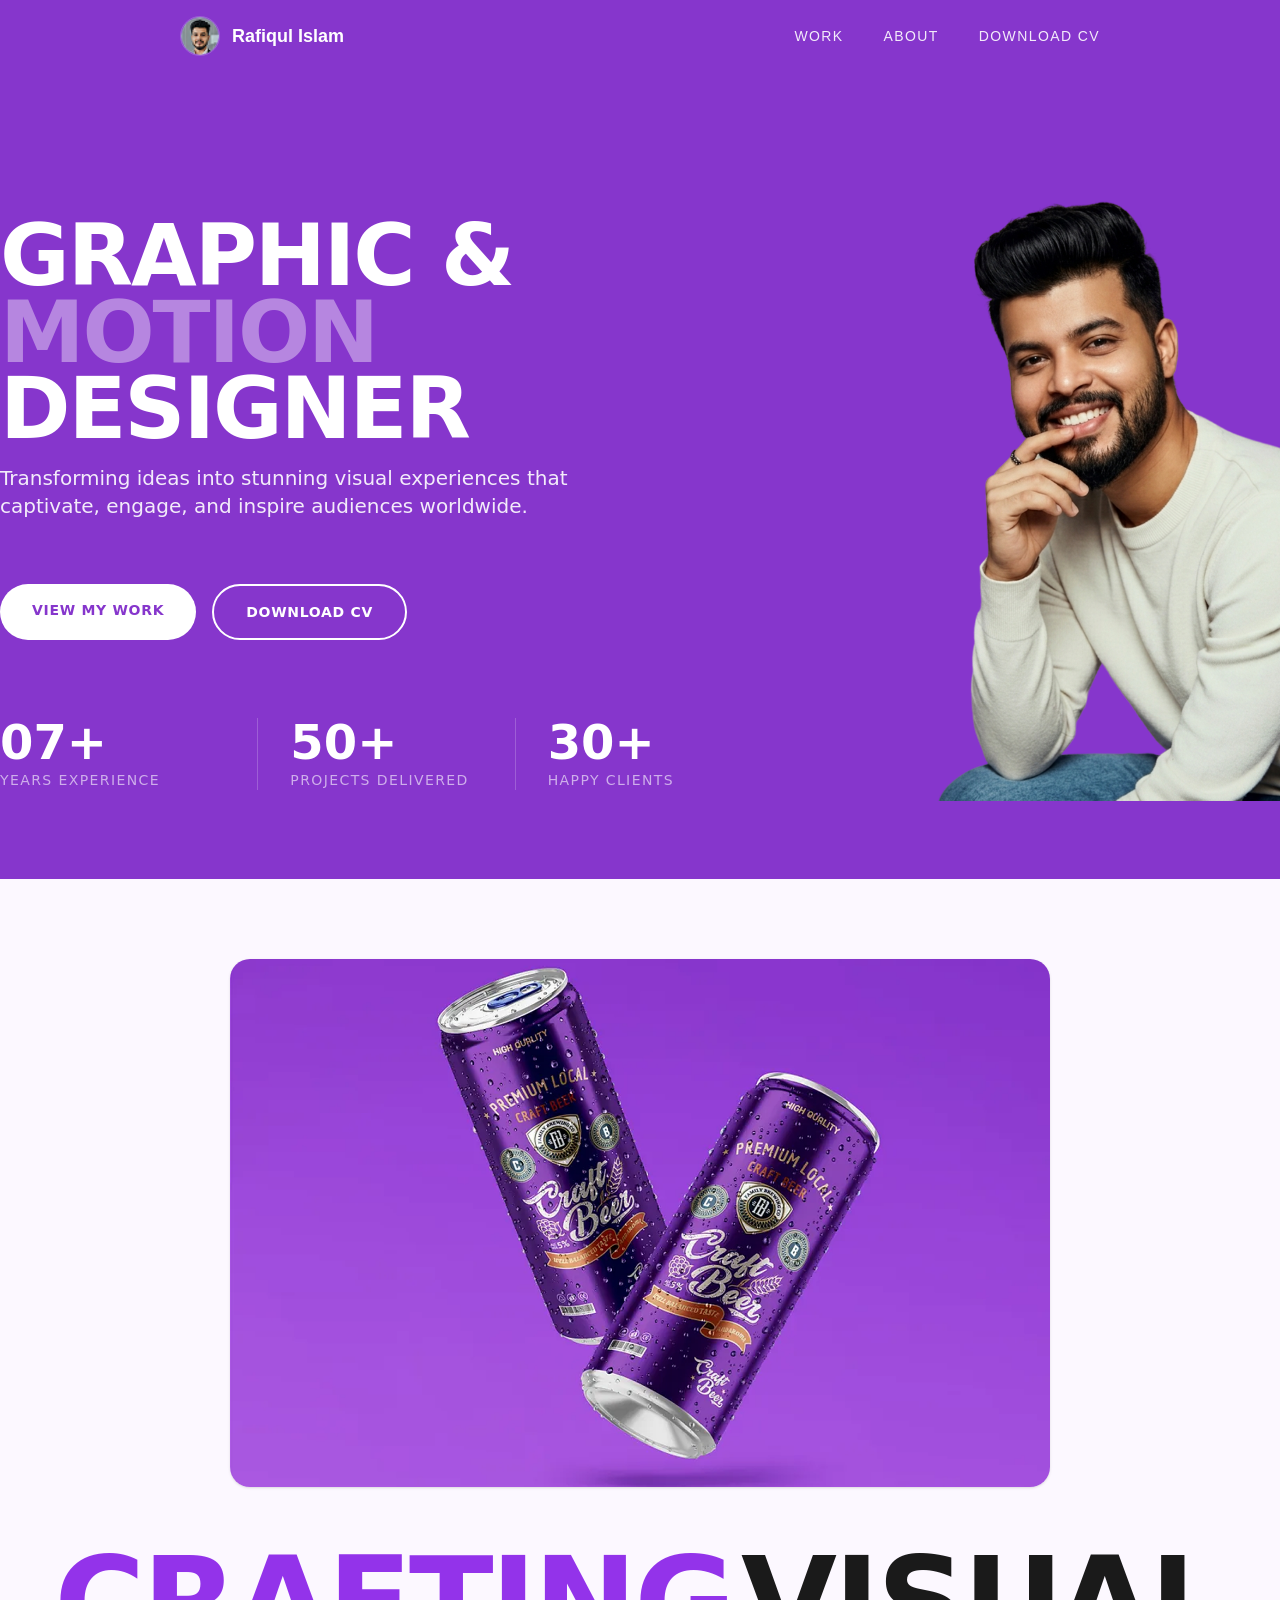
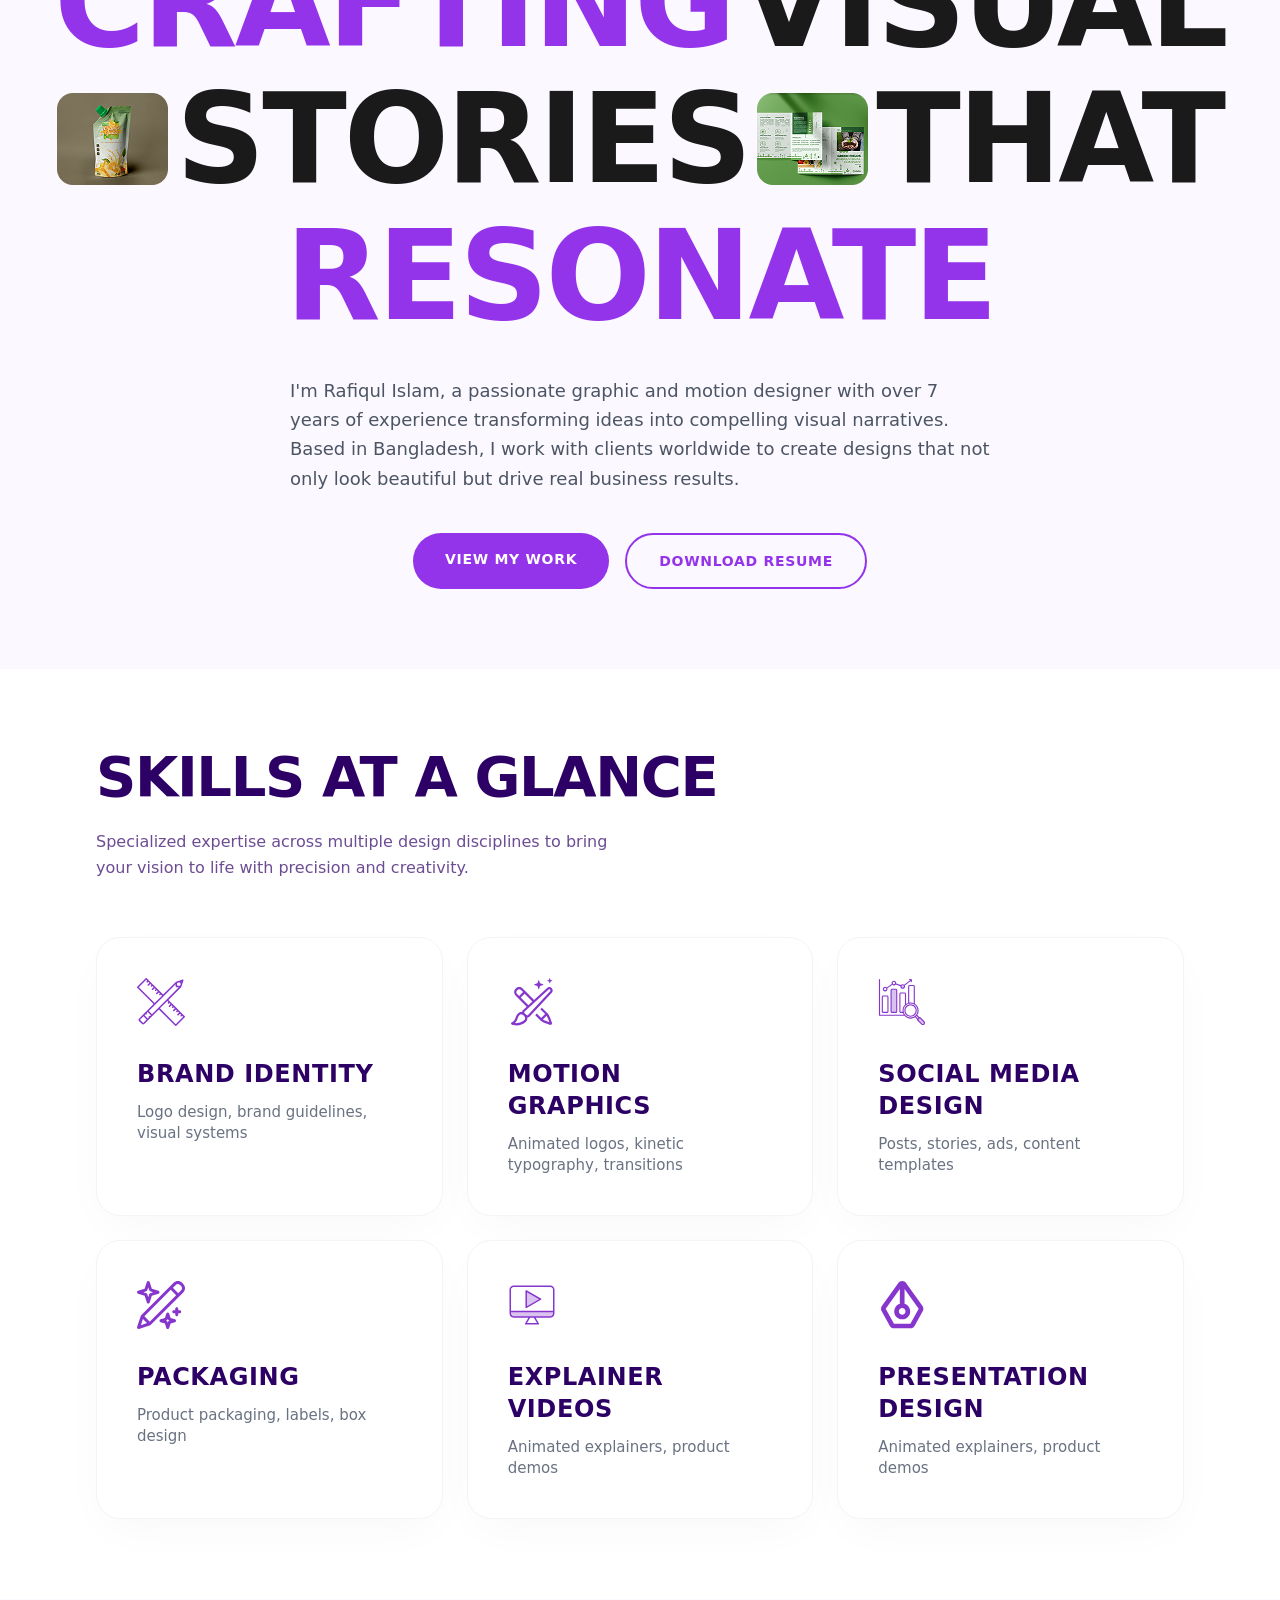
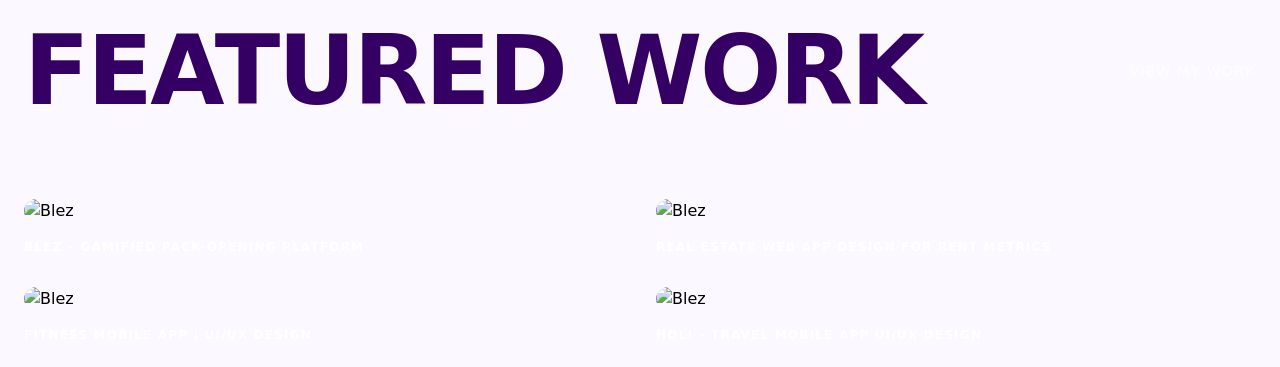
==== index.html @ 9e518441 "home" ====
<!DOCTYPE html>
<html lang="en">

<head>
    <meta charset="UTF-8">
    <meta name="viewport" content="width=device-width, initial-scale=1.0">
    <title>Shorif Ahammed</title>
    <link rel="stylesheet" href="assets/css/style.css">
    <link rel="stylesheet"
        href="https://fonts.googleapis.com/css2?family=Barlow+Condensed:wght@700;800&family=Barlow:wght@400;500;600&display=swap">
</head>

<body>

    <div class="bg-[#8636CC] px-4 py-6">
        <nav id="navbar"
            class="fixed top-0 left-0 right-0 z-50 flex items-center rounded-[20px] flex items-center justify-between px-45 py-4">

            <a href="index.html" class="flex items-center gap-3 shrink-0 group">
                <div class="w-10 h-10 rounded-full overflow-hidden border border-white/20">
                    <img src="assets/images/nav-img.png" alt="Rafiqul Islam" class="w-full h-full object-cover" />
                </div>
                <span class="text-[18px] font-semibold text-white font-['Inter_Display',sans-serif]">
                    Rafiqul Islam
                </span>
            </a>

            <div class="flex items-center gap-10">
                <ul class="hidden md:flex items-center gap-10 list-none">
                    <li>
                        <a href="work.html"
                            class="text-[14px] font-medium text-white/90 hover:text-white uppercase tracking-widest font-['Inter_Display',sans-serif] transition-all">
                            Work
                        </a>
                    </li>
                    <li>
                        <a href="about.html"
                            class="text-[14px] font-medium text-white/90 hover:text-white uppercase tracking-widest font-['Inter_Display',sans-serif] transition-all">
                            About
                        </a>
                    </li>
                    <li>
                        <a href="#"
                            class="text-[14px] font-medium text-white/90 hover:text-white uppercase tracking-widest font-['Inter_Display',sans-serif] transition-all">
                            Download CV
                        </a>
                    </li>
                </ul>

                <button id="hamburger"
                    class="md:hidden flex flex-col justify-center items-center gap-[5px] w-8 h-8 focus:outline-none">
                    <span id="ham1" class="block w-6 h-[2px] bg-white transition-all duration-300"></span>
                    <span id="ham2" class="block w-6 h-[2px] bg-white transition-all duration-300"></span>
                    <span id="ham3" class="block w-4 h-[2px] bg-white transition-all duration-300 ml-auto"></span>
                </button>
            </div>
        </nav>

        <div id="mobile-menu" class="hidden flex-col gap-4 mt-2 p-6 bg-[#8636CC] rounded-[20px] md:hidden">
            <a href="#" class="text-white uppercase tracking-widest text-sm font-medium">Work</a>
            <a href="#" class="text-white uppercase tracking-widest text-sm font-medium">About</a>
            <a href="#" class="text-white uppercase tracking-widest text-sm font-medium">Download CV</a>
        </div>
    </div>



    <section class="bg-[#8636CC] flex items-center overflow-hidden">
        <div class="container mx-auto">
            <div class="grid grid-cols-12 gap-4 items-center flex-grow">

                <div class="col-span-12 lg:col-span-7 z-10 space-y-8 pt-20 md:pt-[170px]">
                    <div class="space-y-4 pb-[32px]">
                        <h1
                            class="text-white text-[60px] md:text-[85px] font-black leading-[0.9] tracking-tight uppercase">
                            Graphic & <br>
                            <span class="text-white/40">Motion</span> Designer
                        </h1>
                        <p class="text-white/90 text-lg md:text-xl max-w-xl font-light">
                            Transforming ideas into stunning visual experiences that captivate, engage, and inspire
                            audiences worldwide.
                        </p>
                    </div>

                    <div class="flex flex-wrap gap-4 pb-[46px]">
                        <a href="#"
                            class="bg-white text-[#8636CC] px-8 py-4 rounded-full font-bold uppercase tracking-wider text-sm hover:bg-opacity-90 transition-all">
                            View My Work
                        </a>
                        <a href="#"
                            class="border-2 border-white text-white px-8 py-4 rounded-full font-bold uppercase tracking-wider text-sm hover:bg-white hover:text-[#8636CC] transition-all">
                            Download CV
                        </a>
                    </div>

                    <div class="grid grid-cols-3 gap-8 max-w-3xl pb-[89px]">
                        <div class="flex flex-col">
                            <span class="text-white text-4xl md:text-5xl font-bold">07+</span>
                            <span class="text-white/60 text-xs md:text-sm uppercase tracking-widest mt-1">Years
                                Experience</span>
                        </div>
                        <div class="flex flex-col border-l border-white/20 pl-8">
                            <span class="text-white text-4xl md:text-5xl font-bold">50+</span>
                            <span class="text-white/60 text-xs md:text-sm uppercase tracking-widest mt-1">Projects
                                Delivered</span>
                        </div>
                        <div class="flex flex-col border-l border-white/20 pl-8">
                            <span class="text-white text-4xl md:text-5xl font-bold">30+</span>
                            <span class="text-white/60 text-xs md:text-sm uppercase tracking-widest mt-1">Happy
                                Clients</span>
                        </div>
                    </div>
                </div>

                <div class="col-span-12 lg:col-span-5 flex items-end -mr-43">
                    <img src="assets/images/hero-profile.png" alt="Rafiqul Islam"
                        class="w-full aspect-1072/1040 object-cover" />
                </div>

            </div>
        </div>

    </section>


    <section class="bg-[#FCF8FF] py-20 px-4">
        <div class="container mx-auto">
            <div class="max-w-[820px] justify-center mx-auto mb-12 overflow-hidden rounded-[20px] shadow-sm">
                <img src="assets/images/home-img1.png" alt="Featured Project" class="w-full h-auto block">

            </div>

            <div class="mb-8">
                <h2
                    class="text-[56px] md:text-[124px] font-black leading-[1.1] tracking-tight uppercase flex flex-wrap justify-center items-center gap-x-2">
                    <span class="text-[#9333EA]">Crafting</span>
                    <span class="text-[#1A1A1A]">Visual</span>
                    <img src="assets/images/home-img2.png" alt="Icon"
                        class="w-auto rounded-lg inline-block align-middle">
                    <span class="text-[#1A1A1A]">Stories</span>
                    <img src="assets/images/home-img3.png" alt="Icon"
                        class="w-auto rounded-lg inline-block align-middle">
                    <span class="text-[#1A1A1A]">That</span>
                    <span class="text-[#9333EA]">Resonate</span>
                </h2>
            </div>

            <div class="max-w-[700px] mx-auto mb-10">
                <p class="text-[#4B5563] text-lg leading-relaxed">
                    I'm Rafiqul Islam, a passionate graphic and motion designer with over 7 years of experience
                    transforming ideas into compelling visual narratives. Based in Bangladesh, I work with clients
                    worldwide to create designs that not only look beautiful but drive real business results.
                </p>
            </div>

            <div class="flex flex-wrap justify-center gap-4">
                <a href="#"
                    class="bg-[#9333EA] hover:bg-[#7e22ce] text-white px-8 py-4 rounded-full font-semibold uppercase text-sm tracking-wider transition-all">
                    View My Work
                </a>
                <a href="#"
                    class="border-2 border-[#9333EA] text-[#9333EA] hover:bg-[#9333EA] hover:text-white px-8 py-4 rounded-full font-semibold uppercase text-sm tracking-wider transition-all">
                    Download Resume
                </a>
            </div>
        </div>
    </section>


    <section class="bg-white py-20 px-6 md:px-12 lg:px-24">
        <div class="container mx-auto">
            <div class="mb-14">
                <h2
                    class="text-[#2D0066] text-[40px] md:text-[56px] font-black uppercase tracking-tight leading-none mb-6">
                    Skills at a Glance
                </h2>
                <p class="text-[#2D0066]/70 max-w-lg text-sm md:text-base leading-relaxed font-medium">
                    Specialized expertise across multiple design disciplines to bring your vision to life with precision
                    and creativity.
                </p>
            </div>

            <div class="grid grid-cols-1 md:grid-cols-2 lg:grid-cols-3 gap-6">
                <div
                    class="bg-white border border-gray-100 p-10 rounded-[24px] shadow-[0_15px_50px_-12px_rgba(0,0,0,0.04)] hover:shadow-lg transition-all duration-300 flex flex-col items-start">
                    <div class="mb-8">
                        <img src="assets/images/home-img1.svg" alt="Brand Identity" class="w-12 h-12 object-contain">
                    </div>
                    <h3 class="text-[#2D0066] text-2xl font-black uppercase mb-3 tracking-wide">Brand Identity</h3>
                    <p class="text-gray-500 text-[15px] leading-snug">Logo design, brand guidelines, visual systems</p>
                </div>

                <div
                    class="bg-white border border-gray-100 p-10 rounded-[24px] shadow-[0_15px_50px_-12px_rgba(0,0,0,0.04)] hover:shadow-lg transition-all duration-300 flex flex-col items-start">
                    <div class="mb-8">
                        <img src="assets/images/home-img2.svg" alt="Motion Graphics" class="w-12 h-12 object-contain">
                    </div>
                    <h3 class="text-[#2D0066] text-2xl font-black uppercase mb-3 tracking-wide">Motion Graphics</h3>
                    <p class="text-gray-500 text-[15px] leading-snug">Animated logos, kinetic typography, transitions
                    </p>
                </div>

                <div
                    class="bg-white border border-gray-100 p-10 rounded-[24px] shadow-[0_15px_50px_-12px_rgba(0,0,0,0.04)] hover:shadow-lg transition-all duration-300 flex flex-col items-start">
                    <div class="mb-8">
                        <img src="assets/images/home-img3.svg" alt="Social Media" class="w-12 h-12 object-contain">
                    </div>
                    <h3 class="text-[#2D0066] text-2xl font-black uppercase mb-3 tracking-wide">Social Media Design</h3>
                    <p class="text-gray-500 text-[15px] leading-snug">Posts, stories, ads, content templates</p>
                </div>

                <div
                    class="bg-white border border-gray-100 p-10 rounded-[24px] shadow-[0_15px_50px_-12px_rgba(0,0,0,0.04)] hover:shadow-lg transition-all duration-300 flex flex-col items-start">
                    <div class="mb-8">
                        <img src="assets/images/home-img4.svg" alt="Packaging" class="w-12 h-12 object-contain">
                    </div>
                    <h3 class="text-[#2D0066] text-2xl font-black uppercase mb-3 tracking-wide">Packaging</h3>
                    <p class="text-gray-500 text-[15px] leading-snug">Product packaging, labels, box design</p>
                </div>

                <div
                    class="bg-white border border-gray-100 p-10 rounded-[24px] shadow-[0_15px_50px_-12px_rgba(0,0,0,0.04)] hover:shadow-lg transition-all duration-300 flex flex-col items-start">
                    <div class="mb-8">
                        <img src="assets/images/home-img5.svg" alt="Explainer Videos" class="w-12 h-12 object-contain">
                    </div>
                    <h3 class="text-[#2D0066] text-2xl font-black uppercase mb-3 tracking-wide">Explainer Videos</h3>
                    <p class="text-gray-500 text-[15px] leading-snug">Animated explainers, product demos</p>
                </div>

                <div
                    class="bg-white border border-gray-100 p-10 rounded-[24px] shadow-[0_15px_50px_-12px_rgba(0,0,0,0.04)] hover:shadow-lg transition-all duration-300 flex flex-col items-start">
                    <div class="mb-8">
                        <img src="assets/images/home-img6.svg" alt="Presentation Design"
                            class="w-12 h-12 object-contain">
                    </div>
                    <h3 class="text-[#2D0066] text-2xl font-black uppercase mb-3 tracking-wide">Presentation Design</h3>
                    <p class="text-gray-500 text-[15px] leading-snug">Animated explainers, product demos</p>
                </div>
            </div>
        </div>
    </section>



    <section class="bg-[#FCF8FF] flex items-center justify-center p-0 md:p-6 ">
        <div class="container mx-auto">

            <div class="flex flex-col sm:flex-row sm:justify-between sm:items-center gap-4 mb-[80px]">
                <h2 class="text-[#350063] text-8xl font-bold tracking-tight uppercase text-left sm:text-left">
                    Featured Work
                </h2>
                <a href="#"
                    class="text-white/80 hover:text-white transition-colors text-xs sm:text-sm font-medium flex sm:justify-end gap-2 uppercase tracking-widest">
                    View My Work
                </a>
            </div>

            <div class="grid grid-cols-1 md:grid-cols-2 gap-8">
                <a href="case-study-details.html" class="group cursor-pointer max-w-[840px] overflow-hidden">
                    <div class="rounded-xl overflow-hidden mb-4">
                        <img src="assets/images/service-image-1.png" alt="Blez"
                            class="w-full h-full object-cover transition-transform duration-500 group-hover:scale-[1.02]">
                    </div>
                    <h3 class="text-white text-xs font-bold uppercase tracking-widest">BLEZ – GAMIFIED PACK-OPENING
                        PLATFORM</h3>
                </a>

                <a href="case-study-details.html" class="group cursor-pointer max-w-[840px] overflow-hidden">
                    <div class="rounded-xl overflow-hidden mb-4">
                        <img src="assets/images/service-image-2.png" alt="Blez"
                            class="w-full h-full object-cover transition-transform duration-500 group-hover:scale-[1.02]">
                    </div>
                    <h3 class="text-white text-xs font-bold uppercase tracking-widest">REAL ESTATE WEB APP DESIGN FOR
                        RENT METRICS</h3>
                </a>

                <a href="case-study-details.html" class="group cursor-pointer max-w-[840px] overflow-hidden">
                    <div class="rounded-xl overflow-hidden mb-4">
                        <img src="assets/images/service-image-3.png" alt="Blez"
                            class="w-full h-full object-cover transition-transform duration-500 group-hover:scale-[1.02]">
                    </div>
                    <h3 class="text-white text-xs font-bold uppercase tracking-widest">FITNESS MOBILE APP | UI/UX DESIGN
                    </h3>
                </a>

                <a href="case-study-details.html" class="group cursor-pointer max-w-[840px] overflow-hidden">
                    <div class="rounded-xl overflow-hidden mb-4">
                        <img src="assets/images/service-image-4.png" alt="Blez"
                            class="w-full h-full object-cover transition-transform duration-500 group-hover:scale-[1.02]">
                    </div>
                    <h3 class="text-white text-xs font-bold uppercase tracking-widest">HOLI – TRAVEL MOBILE APP UI/UX
                        DESIGN</h3>
                </a>

            </div>
        </div>
    </section>






    <script>
        const hamburger = document.getElementById("hamburger");
        const mobileMenu = document.getElementById("mobile-menu");
        const ham1 = document.getElementById("ham1");
        const ham2 = document.getElementById("ham2");
        const ham3 = document.getElementById("ham3");

        hamburger.addEventListener("click", () => {
            const isHidden = mobileMenu.classList.contains("hidden");

            if (!isHidden) {
                mobileMenu.classList.add("hidden");
                mobileMenu.classList.remove("flex");
                ham1.style.transform = "";
                ham2.style.opacity = "1";
                ham3.style.transform = "";
                ham3.style.width = "1rem";
            } else {
                mobileMenu.classList.remove("hidden");
                mobileMenu.classList.add("flex");
                ham1.style.transform = "translateY(7px) rotate(45deg)";
                ham2.style.opacity = "0";
                ham3.style.transform = "translateY(-7px) rotate(-45deg)";
                ham3.style.width = "1.5rem";
            }
        });

    </script>
</body>

</html>
---- assets/css/style.css ----
/*! tailwindcss v4.2.2 | MIT License | https://tailwindcss.com */
@layer properties;
@layer theme, base, components, utilities;
@layer theme {
  :root, :host {
    --font-sans: ui-sans-serif, system-ui, sans-serif, "Apple Color Emoji",
      "Segoe UI Emoji", "Segoe UI Symbol", "Noto Color Emoji";
    --font-mono: ui-monospace, SFMono-Regular, Menlo, Monaco, Consolas, "Liberation Mono",
      "Courier New", monospace;
    --color-red-950: oklch(25.8% 0.092 26.042);
    --color-yellow-500: oklch(79.5% 0.184 86.047);
    --color-blue-600: oklch(54.6% 0.245 262.881);
    --color-gray-50: oklch(98.5% 0.002 247.839);
    --color-gray-100: oklch(96.7% 0.003 264.542);
    --color-gray-500: oklch(55.1% 0.027 264.364);
    --color-gray-600: oklch(44.6% 0.03 256.802);
    --color-black: #000;
    --color-white: #fff;
    --spacing: 0.25rem;
    --container-lg: 32rem;
    --container-xl: 36rem;
    --container-2xl: 42rem;
    --container-3xl: 48rem;
    --container-4xl: 56rem;
    --container-7xl: 80rem;
    --text-xs: 0.75rem;
    --text-xs--line-height: calc(1 / 0.75);
    --text-sm: 0.875rem;
    --text-sm--line-height: calc(1.25 / 0.875);
    --text-base: 1rem;
    --text-base--line-height: calc(1.5 / 1);
    --text-lg: 1.125rem;
    --text-lg--line-height: calc(1.75 / 1.125);
    --text-xl: 1.25rem;
    --text-xl--line-height: calc(1.75 / 1.25);
    --text-2xl: 1.5rem;
    --text-2xl--line-height: calc(2 / 1.5);
    --text-3xl: 1.875rem;
    --text-3xl--line-height: calc(2.25 / 1.875);
    --text-4xl: 2.25rem;
    --text-4xl--line-height: calc(2.5 / 2.25);
    --text-5xl: 3rem;
    --text-5xl--line-height: 1;
    --text-6xl: 3.75rem;
    --text-6xl--line-height: 1;
    --text-8xl: 6rem;
    --text-8xl--line-height: 1;
    --font-weight-light: 300;
    --font-weight-medium: 500;
    --font-weight-semibold: 600;
    --font-weight-bold: 700;
    --font-weight-black: 900;
    --tracking-tighter: -0.05em;
    --tracking-tight: -0.025em;
    --tracking-wide: 0.025em;
    --tracking-wider: 0.05em;
    --tracking-widest: 0.1em;
    --leading-snug: 1.375;
    --leading-relaxed: 1.625;
    --radius-md: 0.375rem;
    --radius-lg: 0.5rem;
    --radius-xl: 0.75rem;
    --radius-2xl: 1rem;
    --blur-md: 12px;
    --blur-xl: 24px;
    --default-transition-duration: 150ms;
    --default-transition-timing-function: cubic-bezier(0.4, 0, 0.2, 1);
    --default-font-family: var(--font-sans);
    --default-mono-font-family: var(--font-mono);
  }
}
@layer base {
  *, ::after, ::before, ::backdrop, ::file-selector-button {
    box-sizing: border-box;
    margin: 0;
    padding: 0;
    border: 0 solid;
  }
  html, :host {
    line-height: 1.5;
    -webkit-text-size-adjust: 100%;
    tab-size: 4;
    font-family: var(--default-font-family, ui-sans-serif, system-ui, sans-serif, "Apple Color Emoji", "Segoe UI Emoji", "Segoe UI Symbol", "Noto Color Emoji");
    font-feature-settings: var(--default-font-feature-settings, normal);
    font-variation-settings: var(--default-font-variation-settings, normal);
    -webkit-tap-highlight-color: transparent;
  }
  hr {
    height: 0;
    color: inherit;
    border-top-width: 1px;
  }
  abbr:where([title]) {
    -webkit-text-decoration: underline dotted;
    text-decoration: underline dotted;
  }
  h1, h2, h3, h4, h5, h6 {
    font-size: inherit;
    font-weight: inherit;
  }
  a {
    color: inherit;
    -webkit-text-decoration: inherit;
    text-decoration: inherit;
  }
  b, strong {
    font-weight: bolder;
  }
  code, kbd, samp, pre {
    font-family: var(--default-mono-font-family, ui-monospace, SFMono-Regular, Menlo, Monaco, Consolas, "Liberation Mono", "Courier New", monospace);
    font-feature-settings: var(--default-mono-font-feature-settings, normal);
    font-variation-settings: var(--default-mono-font-variation-settings, normal);
    font-size: 1em;
  }
  small {
    font-size: 80%;
  }
  sub, sup {
    font-size: 75%;
    line-height: 0;
    position: relative;
    vertical-align: baseline;
  }
  sub {
    bottom: -0.25em;
  }
  sup {
    top: -0.5em;
  }
  table {
    text-indent: 0;
    border-color: inherit;
    border-collapse: collapse;
  }
  :-moz-focusring {
    outline: auto;
  }
  progress {
    vertical-align: baseline;
  }
  summary {
    display: list-item;
  }
  ol, ul, menu {
    list-style: none;
  }
  img, svg, video, canvas, audio, iframe, embed, object {
    display: block;
    vertical-align: middle;
  }
  img, video {
    max-width: 100%;
    height: auto;
  }
  button, input, select, optgroup, textarea, ::file-selector-button {
    font: inherit;
    font-feature-settings: inherit;
    font-variation-settings: inherit;
    letter-spacing: inherit;
    color: inherit;
    border-radius: 0;
    background-color: transparent;
    opacity: 1;
  }
  :where(select:is([multiple], [size])) optgroup {
    font-weight: bolder;
  }
  :where(select:is([multiple], [size])) optgroup option {
    padding-inline-start: 20px;
  }
  ::file-selector-button {
    margin-inline-end: 4px;
  }
  ::placeholder {
    opacity: 1;
  }
  @supports (not (-webkit-appearance: -apple-pay-button))  or (contain-intrinsic-size: 1px) {
    ::placeholder {
      color: currentcolor;
      @supports (color: color-mix(in lab, red, red)) {
        color: color-mix(in oklab, currentcolor 50%, transparent);
      }
    }
  }
  textarea {
    resize: vertical;
  }
  ::-webkit-search-decoration {
    -webkit-appearance: none;
  }
  ::-webkit-date-and-time-value {
    min-height: 1lh;
    text-align: inherit;
  }
  ::-webkit-datetime-edit {
    display: inline-flex;
  }
  ::-webkit-datetime-edit-fields-wrapper {
    padding: 0;
  }
  ::-webkit-datetime-edit, ::-webkit-datetime-edit-year-field, ::-webkit-datetime-edit-month-field, ::-webkit-datetime-edit-day-field, ::-webkit-datetime-edit-hour-field, ::-webkit-datetime-edit-minute-field, ::-webkit-datetime-edit-second-field, ::-webkit-datetime-edit-millisecond-field, ::-webkit-datetime-edit-meridiem-field {
    padding-block: 0;
  }
  ::-webkit-calendar-picker-indicator {
    line-height: 1;
  }
  :-moz-ui-invalid {
    box-shadow: none;
  }
  button, input:where([type="button"], [type="reset"], [type="submit"]), ::file-selector-button {
    appearance: button;
  }
  ::-webkit-inner-spin-button, ::-webkit-outer-spin-button {
    height: auto;
  }
  [hidden]:where(:not([hidden="until-found"])) {
    display: none !important;
  }
}
@layer utilities {
  .pointer-events-none {
    pointer-events: none;
  }
  .absolute {
    position: absolute;
  }
  .fixed {
    position: fixed;
  }
  .relative {
    position: relative;
  }
  .inset-0 {
    inset: calc(var(--spacing) * 0);
  }
  .start {
    inset-inline-start: var(--spacing);
  }
  .top-0 {
    top: calc(var(--spacing) * 0);
  }
  .right-0 {
    right: calc(var(--spacing) * 0);
  }
  .bottom-0 {
    bottom: calc(var(--spacing) * 0);
  }
  .left-0 {
    left: calc(var(--spacing) * 0);
  }
  .z-10 {
    z-index: 10;
  }
  .z-50 {
    z-index: 50;
  }
  .col-span-12 {
    grid-column: span 12 / span 12;
  }
  .container {
    width: 100%;
    @media (width >= 40rem) {
      max-width: 40rem;
    }
    @media (width >= 48rem) {
      max-width: 48rem;
    }
    @media (width >= 64rem) {
      max-width: 64rem;
    }
    @media (width >= 80rem) {
      max-width: 80rem;
    }
    @media (width >= 96rem) {
      max-width: 96rem;
    }
  }
  .mx-auto {
    margin-inline: auto;
  }
  .-mt-20 {
    margin-top: calc(var(--spacing) * -20);
  }
  .mt-1 {
    margin-top: calc(var(--spacing) * 1);
  }
  .mt-2 {
    margin-top: calc(var(--spacing) * 2);
  }
  .mt-\[100px\] {
    margin-top: 100px;
  }
  .-mr-0 {
    margin-right: calc(var(--spacing) * -0);
  }
  .-mr-3 {
    margin-right: calc(var(--spacing) * -3);
  }
  .-mr-25 {
    margin-right: calc(var(--spacing) * -25);
  }
  .-mr-30 {
    margin-right: calc(var(--spacing) * -30);
  }
  .-mr-35 {
    margin-right: calc(var(--spacing) * -35);
  }
  .-mr-40 {
    margin-right: calc(var(--spacing) * -40);
  }
  .-mr-43 {
    margin-right: calc(var(--spacing) * -43);
  }
  .-mr-45 {
    margin-right: calc(var(--spacing) * -45);
  }
  .-mr-48 {
    margin-right: calc(var(--spacing) * -48);
  }
  .-mr-50 {
    margin-right: calc(var(--spacing) * -50);
  }
  .-mr-\[100px\] {
    margin-right: calc(100px * -1);
  }
  .mr-\[-100px\] {
    margin-right: -100px;
  }
  .-mb-20 {
    margin-bottom: calc(var(--spacing) * -20);
  }
  .mb-2 {
    margin-bottom: calc(var(--spacing) * 2);
  }
  .mb-3 {
    margin-bottom: calc(var(--spacing) * 3);
  }
  .mb-4 {
    margin-bottom: calc(var(--spacing) * 4);
  }
  .mb-6 {
    margin-bottom: calc(var(--spacing) * 6);
  }
  .mb-8 {
    margin-bottom: calc(var(--spacing) * 8);
  }
  .mb-10 {
    margin-bottom: calc(var(--spacing) * 10);
  }
  .mb-12 {
    margin-bottom: calc(var(--spacing) * 12);
  }
  .mb-14 {
    margin-bottom: calc(var(--spacing) * 14);
  }
  .mb-\[80px\] {
    margin-bottom: 80px;
  }
  .ml-\[180px\] {
    margin-left: 180px;
  }
  .ml-auto {
    margin-left: auto;
  }
  .block {
    display: block;
  }
  .flex {
    display: flex;
  }
  .grid {
    display: grid;
  }
  .hidden {
    display: none;
  }
  .inline-block {
    display: inline-block;
  }
  .table {
    display: table;
  }
  .aspect-48\/48 {
    aspect-ratio: 48/48;
  }
  .aspect-111\/48 {
    aspect-ratio: 111/48;
  }
  .aspect-111\/92 {
    aspect-ratio: 111/92;
  }
  .aspect-1072\/10 {
    aspect-ratio: 1072/10;
  }
  .aspect-1072\/1040 {
    aspect-ratio: 1072/1040;
  }
  .aspect-auto {
    aspect-ratio: auto;
  }
  .h-0 {
    height: calc(var(--spacing) * 0);
  }
  .h-0\.5 {
    height: calc(var(--spacing) * 0.5);
  }
  .h-4 {
    height: calc(var(--spacing) * 4);
  }
  .h-8 {
    height: calc(var(--spacing) * 8);
  }
  .h-10 {
    height: calc(var(--spacing) * 10);
  }
  .h-12 {
    height: calc(var(--spacing) * 12);
  }
  .h-\[2px\] {
    height: 2px;
  }
  .h-\[60px\] {
    height: 60px;
  }
  .h-\[340px\] {
    height: 340px;
  }
  .h-auto {
    height: auto;
  }
  .h-dvh {
    height: 100dvh;
  }
  .h-full {
    height: 100%;
  }
  .max-h-\[80vh\] {
    max-height: 80vh;
  }
  .min-h-\[400px\] {
    min-height: 400px;
  }
  .min-h-dvh {
    min-height: 100dvh;
  }
  .min-h-screen {
    min-height: 100vh;
  }
  .w-4 {
    width: calc(var(--spacing) * 4);
  }
  .w-6 {
    width: calc(var(--spacing) * 6);
  }
  .w-8 {
    width: calc(var(--spacing) * 8);
  }
  .w-10 {
    width: calc(var(--spacing) * 10);
  }
  .w-12 {
    width: calc(var(--spacing) * 12);
  }
  .w-\[60px\] {
    width: 60px;
  }
  .w-auto {
    width: auto;
  }
  .w-full {
    width: 100%;
  }
  .max-w-2xl {
    max-width: var(--container-2xl);
  }
  .max-w-3xl {
    max-width: var(--container-3xl);
  }
  .max-w-4xl {
    max-width: var(--container-4xl);
  }
  .max-w-7xl {
    max-width: var(--container-7xl);
  }
  .max-w-150 {
    max-width: calc(var(--spacing) * 150);
  }
  .max-w-205 {
    max-width: calc(var(--spacing) * 205);
  }
  .max-w-1504 {
    max-width: calc(var(--spacing) * 1504);
  }
  .max-w-\[00px\] {
    max-width: 00px;
  }
  .max-w-\[100px\] {
    max-width: 100px;
  }
  .max-w-\[500px\] {
    max-width: 500px;
  }
  .max-w-\[700px\] {
    max-width: 700px;
  }
  .max-w-\[820px\] {
    max-width: 820px;
  }
  .max-w-\[840px\] {
    max-width: 840px;
  }
  .max-w-\[1200px\] {
    max-width: 1200px;
  }
  .max-w-\[1504px\] {
    max-width: 1504px;
  }
  .max-w-\[1800px\] {
    max-width: 1800px;
  }
  .max-w-\[1880px\] {
    max-width: 1880px;
  }
  .max-w-\[18800px\] {
    max-width: 18800px;
  }
  .max-w-\[px\] {
    max-width: px;
  }
  .max-w-lg {
    max-width: var(--container-lg);
  }
  .max-w-xl {
    max-width: var(--container-xl);
  }
  .flex-shrink {
    flex-shrink: 1;
  }
  .shrink-0 {
    flex-shrink: 0;
  }
  .flex-grow {
    flex-grow: 1;
  }
  .border-collapse {
    border-collapse: collapse;
  }
  .origin-bottom {
    transform-origin: bottom;
  }
  .translate-y-4 {
    --tw-translate-y: calc(var(--spacing) * 4);
    translate: var(--tw-translate-x) var(--tw-translate-y);
  }
  .translate-y-8 {
    --tw-translate-y: calc(var(--spacing) * 8);
    translate: var(--tw-translate-x) var(--tw-translate-y);
  }
  .scale-110 {
    --tw-scale-x: 110%;
    --tw-scale-y: 110%;
    --tw-scale-z: 110%;
    scale: var(--tw-scale-x) var(--tw-scale-y);
  }
  .transform {
    transform: var(--tw-rotate-x,) var(--tw-rotate-y,) var(--tw-rotate-z,) var(--tw-skew-x,) var(--tw-skew-y,);
  }
  .cursor-pointer {
    cursor: pointer;
  }
  .resize {
    resize: both;
  }
  .list-none {
    list-style-type: none;
  }
  .grid-cols-1 {
    grid-template-columns: repeat(1, minmax(0, 1fr));
  }
  .grid-cols-3 {
    grid-template-columns: repeat(3, minmax(0, 1fr));
  }
  .grid-cols-12 {
    grid-template-columns: repeat(12, minmax(0, 1fr));
  }
  .flex-col {
    flex-direction: column;
  }
  .flex-wrap {
    flex-wrap: wrap;
  }
  .items-center {
    align-items: center;
  }
  .items-end {
    align-items: flex-end;
  }
  .items-start {
    align-items: flex-start;
  }
  .justify-between {
    justify-content: space-between;
  }
  .justify-center {
    justify-content: center;
  }
  .justify-end {
    justify-content: flex-end;
  }
  .gap-1 {
    gap: calc(var(--spacing) * 1);
  }
  .gap-1\.5 {
    gap: calc(var(--spacing) * 1.5);
  }
  .gap-2 {
    gap: calc(var(--spacing) * 2);
  }
  .gap-3 {
    gap: calc(var(--spacing) * 3);
  }
  .gap-4 {
    gap: calc(var(--spacing) * 4);
  }
  .gap-6 {
    gap: calc(var(--spacing) * 6);
  }
  .gap-8 {
    gap: calc(var(--spacing) * 8);
  }
  .gap-10 {
    gap: calc(var(--spacing) * 10);
  }
  .gap-12 {
    gap: calc(var(--spacing) * 12);
  }
  .gap-\[5px\] {
    gap: 5px;
  }
  .space-y-4 {
    :where(& > :not(:last-child)) {
      --tw-space-y-reverse: 0;
      margin-block-start: calc(calc(var(--spacing) * 4) * var(--tw-space-y-reverse));
      margin-block-end: calc(calc(var(--spacing) * 4) * calc(1 - var(--tw-space-y-reverse)));
    }
  }
  .space-y-6 {
    :where(& > :not(:last-child)) {
      --tw-space-y-reverse: 0;
      margin-block-start: calc(calc(var(--spacing) * 6) * var(--tw-space-y-reverse));
      margin-block-end: calc(calc(var(--spacing) * 6) * calc(1 - var(--tw-space-y-reverse)));
    }
  }
  .space-y-8 {
    :where(& > :not(:last-child)) {
      --tw-space-y-reverse: 0;
      margin-block-start: calc(calc(var(--spacing) * 8) * var(--tw-space-y-reverse));
      margin-block-end: calc(calc(var(--spacing) * 8) * calc(1 - var(--tw-space-y-reverse)));
    }
  }
  .space-y-10 {
    :where(& > :not(:last-child)) {
      --tw-space-y-reverse: 0;
      margin-block-start: calc(calc(var(--spacing) * 10) * var(--tw-space-y-reverse));
      margin-block-end: calc(calc(var(--spacing) * 10) * calc(1 - var(--tw-space-y-reverse)));
    }
  }
  .gap-x-2 {
    column-gap: calc(var(--spacing) * 2);
  }
  .gap-x-3 {
    column-gap: calc(var(--spacing) * 3);
  }
  .self-end {
    align-self: flex-end;
  }
  .overflow-hidden {
    overflow: hidden;
  }
  .rounded-2xl {
    border-radius: var(--radius-2xl);
  }
  .rounded-\[20px\] {
    border-radius: 20px;
  }
  .rounded-\[24px\] {
    border-radius: 24px;
  }
  .rounded-full {
    border-radius: calc(infinity * 1px);
  }
  .rounded-lg {
    border-radius: var(--radius-lg);
  }
  .rounded-xl {
    border-radius: var(--radius-xl);
  }
  .border {
    border-style: var(--tw-border-style);
    border-width: 1px;
  }
  .border-2 {
    border-style: var(--tw-border-style);
    border-width: 2px;
  }
  .border-l {
    border-left-style: var(--tw-border-style);
    border-left-width: 1px;
  }
  .border-\[\#9333EA\] {
    border-color: #9333EA;
  }
  .border-gray-50 {
    border-color: var(--color-gray-50);
  }
  .border-gray-100 {
    border-color: var(--color-gray-100);
  }
  .border-white {
    border-color: var(--color-white);
  }
  .border-white\/5 {
    border-color: color-mix(in srgb, #fff 5%, transparent);
    @supports (color: color-mix(in lab, red, red)) {
      border-color: color-mix(in oklab, var(--color-white) 5%, transparent);
    }
  }
  .border-white\/10 {
    border-color: color-mix(in srgb, #fff 10%, transparent);
    @supports (color: color-mix(in lab, red, red)) {
      border-color: color-mix(in oklab, var(--color-white) 10%, transparent);
    }
  }
  .border-white\/20 {
    border-color: color-mix(in srgb, #fff 20%, transparent);
    @supports (color: color-mix(in lab, red, red)) {
      border-color: color-mix(in oklab, var(--color-white) 20%, transparent);
    }
  }
  .border-white\/40 {
    border-color: color-mix(in srgb, #fff 40%, transparent);
    @supports (color: color-mix(in lab, red, red)) {
      border-color: color-mix(in oklab, var(--color-white) 40%, transparent);
    }
  }
  .bg-\[\#8636CC\] {
    background-color: #8636CC;
  }
  .bg-\[\#9333EA\] {
    background-color: #9333EA;
  }
  .bg-\[\#FCF8FF\] {
    background-color: #FCF8FF;
  }
  .bg-white {
    background-color: var(--color-white);
  }
  .bg-white\/90 {
    background-color: color-mix(in srgb, #fff 90%, transparent);
    @supports (color: color-mix(in lab, red, red)) {
      background-color: color-mix(in oklab, var(--color-white) 90%, transparent);
    }
  }
  .bg-gradient-to-tr {
    --tw-gradient-position: to top right in oklab;
    background-image: linear-gradient(var(--tw-gradient-stops));
  }
  .bg-\[url\(\'\.\.\/images\/selected-works-bg\.webp\'\)\] {
    background-image: url('../images/selected-works-bg.webp');
  }
  .from-black {
    --tw-gradient-from: var(--color-black);
    --tw-gradient-stops: var(--tw-gradient-via-stops, var(--tw-gradient-position), var(--tw-gradient-from) var(--tw-gradient-from-position), var(--tw-gradient-to) var(--tw-gradient-to-position));
  }
  .from-black\/5 {
    --tw-gradient-from: color-mix(in srgb, #000 5%, transparent);
    @supports (color: color-mix(in lab, red, red)) {
      --tw-gradient-from: color-mix(in oklab, var(--color-black) 5%, transparent);
    }
    --tw-gradient-stops: var(--tw-gradient-via-stops, var(--tw-gradient-position), var(--tw-gradient-from) var(--tw-gradient-from-position), var(--tw-gradient-to) var(--tw-gradient-to-position));
  }
  .to-transparent {
    --tw-gradient-to: transparent;
    --tw-gradient-stops: var(--tw-gradient-via-stops, var(--tw-gradient-position), var(--tw-gradient-from) var(--tw-gradient-from-position), var(--tw-gradient-to) var(--tw-gradient-to-position));
  }
  .bg-cover {
    background-size: cover;
  }
  .bg-center {
    background-position: center;
  }
  .bg-no-repeat {
    background-repeat: no-repeat;
  }
  .object-contain {
    object-fit: contain;
  }
  .object-cover {
    object-fit: cover;
  }
  .object-bottom {
    object-position: bottom;
  }
  .p-0 {
    padding: calc(var(--spacing) * 0);
  }
  .p-4 {
    padding: calc(var(--spacing) * 4);
  }
  .p-6 {
    padding: calc(var(--spacing) * 6);
  }
  .p-8 {
    padding: calc(var(--spacing) * 8);
  }
  .p-10 {
    padding: calc(var(--spacing) * 10);
  }
  .p-\[20px\] {
    padding: 20px;
  }
  .px-0 {
    padding-inline: calc(var(--spacing) * 0);
  }
  .px-4 {
    padding-inline: calc(var(--spacing) * 4);
  }
  .px-6 {
    padding-inline: calc(var(--spacing) * 6);
  }
  .px-8 {
    padding-inline: calc(var(--spacing) * 8);
  }
  .px-10 {
    padding-inline: calc(var(--spacing) * 10);
  }
  .px-45 {
    padding-inline: calc(var(--spacing) * 45);
  }
  .px-\[180px\] {
    padding-inline: 180px;
  }
  .px-\[208\] {
    padding-inline: 208;
  }
  .px-\[208px\] {
    padding-inline: 208px;
  }
  .px-\[250px\] {
    padding-inline: 250px;
  }
  .px-\[550px\] {
    padding-inline: 550px;
  }
  .px-\[px\] {
    padding-inline: px;
  }
  .py-0 {
    padding-block: calc(var(--spacing) * 0);
  }
  .py-4 {
    padding-block: calc(var(--spacing) * 4);
  }
  .py-6 {
    padding-block: calc(var(--spacing) * 6);
  }
  .py-8 {
    padding-block: calc(var(--spacing) * 8);
  }
  .py-10 {
    padding-block: calc(var(--spacing) * 10);
  }
  .py-20 {
    padding-block: calc(var(--spacing) * 20);
  }
  .py-\[32\] {
    padding-block: 32;
  }
  .py-\[32px\] {
    padding-block: 32px;
  }
  .pt-8 {
    padding-top: calc(var(--spacing) * 8);
  }
  .pt-10 {
    padding-top: calc(var(--spacing) * 10);
  }
  .pt-12 {
    padding-top: calc(var(--spacing) * 12);
  }
  .pt-14 {
    padding-top: calc(var(--spacing) * 14);
  }
  .pt-20 {
    padding-top: calc(var(--spacing) * 20);
  }
  .pt-\[118px\] {
    padding-top: 118px;
  }
  .pt-\[156\] {
    padding-top: 156;
  }
  .pt-\[156px\] {
    padding-top: 156px;
  }
  .pt-\[170px\] {
    padding-top: 170px;
  }
  .pt-\[200px\] {
    padding-top: 200px;
  }
  .pt-\[240\] {
    padding-top: 240;
  }
  .pt-\[240px\] {
    padding-top: 240px;
  }
  .pr-\[-100p\] {
    padding-right: -100p;
  }
  .pr-\[-100px\] {
    padding-right: -100px;
  }
  .pr-\[-\] {
    padding-right: -;
  }
  .pb-0 {
    padding-bottom: calc(var(--spacing) * 0);
  }
  .pb-12 {
    padding-bottom: calc(var(--spacing) * 12);
  }
  .pb-\[9px\] {
    padding-bottom: 9px;
  }
  .pb-\[32\] {
    padding-bottom: 32;
  }
  .pb-\[32px\] {
    padding-bottom: 32px;
  }
  .pb-\[40px\] {
    padding-bottom: 40px;
  }
  .pb-\[46px\] {
    padding-bottom: 46px;
  }
  .pb-\[56px\] {
    padding-bottom: 56px;
  }
  .pb-\[59px\] {
    padding-bottom: 59px;
  }
  .pb-\[71\] {
    padding-bottom: 71;
  }
  .pb-\[71px\] {
    padding-bottom: 71px;
  }
  .pb-\[89px\] {
    padding-bottom: 89px;
  }
  .pb-\[99px\] {
    padding-bottom: 99px;
  }
  .pb-\[100px\] {
    padding-bottom: 100px;
  }
  .pb-\[px\] {
    padding-bottom: px;
  }
  .pl-4 {
    padding-left: calc(var(--spacing) * 4);
  }
  .pl-6 {
    padding-left: calc(var(--spacing) * 6);
  }
  .pl-8 {
    padding-left: calc(var(--spacing) * 8);
  }
  .text-center {
    text-align: center;
  }
  .text-left {
    text-align: left;
  }
  .align-middle {
    vertical-align: middle;
  }
  .font-\[\'Barlow_Condensed\'\] {
    font-family: 'Barlow Condensed';
  }
  .font-\[\'Inter_Display\'\,sans-serif\] {
    font-family: 'Inter Display',sans-serif;
  }
  .font-\[\'Thun\'\] {
    font-family: 'Thun';
  }
  .font-\[\'Thunder\'\] {
    font-family: 'Thunder';
  }
  .text-2xl {
    font-size: var(--text-2xl);
    line-height: var(--tw-leading, var(--text-2xl--line-height));
  }
  .text-3xl {
    font-size: var(--text-3xl);
    line-height: var(--tw-leading, var(--text-3xl--line-height));
  }
  .text-4xl {
    font-size: var(--text-4xl);
    line-height: var(--tw-leading, var(--text-4xl--line-height));
  }
  .text-5xl {
    font-size: var(--text-5xl);
    line-height: var(--tw-leading, var(--text-5xl--line-height));
  }
  .text-8xl {
    font-size: var(--text-8xl);
    line-height: var(--tw-leading, var(--text-8xl--line-height));
  }
  .text-lg {
    font-size: var(--text-lg);
    line-height: var(--tw-leading, var(--text-lg--line-height));
  }
  .text-sm {
    font-size: var(--text-sm);
    line-height: var(--tw-leading, var(--text-sm--line-height));
  }
  .text-xl {
    font-size: var(--text-xl);
    line-height: var(--tw-leading, var(--text-xl--line-height));
  }
  .text-xs {
    font-size: var(--text-xs);
    line-height: var(--tw-leading, var(--text-xs--line-height));
  }
  .text-\[10px\] {
    font-size: 10px;
  }
  .text-\[13px\] {
    font-size: 13px;
  }
  .text-\[14px\] {
    font-size: 14px;
  }
  .text-\[15px\] {
    font-size: 15px;
  }
  .text-\[18px\] {
    font-size: 18px;
  }
  .text-\[40px\] {
    font-size: 40px;
  }
  .text-\[45px\] {
    font-size: 45px;
  }
  .text-\[55px\] {
    font-size: 55px;
  }
  .text-\[56px\] {
    font-size: 56px;
  }
  .text-\[60px\] {
    font-size: 60px;
  }
  .text-\[96px\] {
    font-size: 96px;
  }
  .leading-1 {
    --tw-leading: calc(var(--spacing) * 1);
    line-height: calc(var(--spacing) * 1);
  }
  .leading-\[0\.9\] {
    --tw-leading: 0.9;
    line-height: 0.9;
  }
  .leading-\[0\.85\] {
    --tw-leading: 0.85;
    line-height: 0.85;
  }
  .leading-\[1\.1\] {
    --tw-leading: 1.1;
    line-height: 1.1;
  }
  .leading-\[90\%\] {
    --tw-leading: 90%;
    line-height: 90%;
  }
  .leading-\[90\] {
    --tw-leading: 90;
    line-height: 90;
  }
  .leading-none {
    --tw-leading: 1;
    line-height: 1;
  }
  .leading-relaxed {
    --tw-leading: var(--leading-relaxed);
    line-height: var(--leading-relaxed);
  }
  .leading-snug {
    --tw-leading: var(--leading-snug);
    line-height: var(--leading-snug);
  }
  .font-black {
    --tw-font-weight: var(--font-weight-black);
    font-weight: var(--font-weight-black);
  }
  .font-bold {
    --tw-font-weight: var(--font-weight-bold);
    font-weight: var(--font-weight-bold);
  }
  .font-light {
    --tw-font-weight: var(--font-weight-light);
    font-weight: var(--font-weight-light);
  }
  .font-medium {
    --tw-font-weight: var(--font-weight-medium);
    font-weight: var(--font-weight-medium);
  }
  .font-semibold {
    --tw-font-weight: var(--font-weight-semibold);
    font-weight: var(--font-weight-semibold);
  }
  .tracking-\[0\.2em\] {
    --tw-tracking: 0.2em;
    letter-spacing: 0.2em;
  }
  .tracking-tight {
    --tw-tracking: var(--tracking-tight);
    letter-spacing: var(--tracking-tight);
  }
  .tracking-tighter {
    --tw-tracking: var(--tracking-tighter);
    letter-spacing: var(--tracking-tighter);
  }
  .tracking-wide {
    --tw-tracking: var(--tracking-wide);
    letter-spacing: var(--tracking-wide);
  }
  .tracking-wider {
    --tw-tracking: var(--tracking-wider);
    letter-spacing: var(--tracking-wider);
  }
  .tracking-widest {
    --tw-tracking: var(--tracking-widest);
    letter-spacing: var(--tracking-widest);
  }
  .text-\[\#1A1A1A\] {
    color: #1A1A1A;
  }
  .text-\[\#2D0066\] {
    color: #2D0066;
  }
  .text-\[\#2D0066\]\/70 {
    color: color-mix(in oklab, #2D0066 70%, transparent);
  }
  .text-\[\#4B5563\] {
    color: #4B5563;
  }
  .text-\[\#8636CC\] {
    color: #8636CC;
  }
  .text-\[\#9333EA\] {
    color: #9333EA;
  }
  .text-\[\#350063\] {
    color: #350063;
  }
  .text-\[40\] {
    color: 40;
  }
  .text-\[96\] {
    color: 96;
  }
  .text-blue-600 {
    color: var(--color-blue-600);
  }
  .text-gray-500 {
    color: var(--color-gray-500);
  }
  .text-gray-600 {
    color: var(--color-gray-600);
  }
  .text-white {
    color: var(--color-white);
  }
  .text-white\/30 {
    color: color-mix(in srgb, #fff 30%, transparent);
    @supports (color: color-mix(in lab, red, red)) {
      color: color-mix(in oklab, var(--color-white) 30%, transparent);
    }
  }
  .text-white\/40 {
    color: color-mix(in srgb, #fff 40%, transparent);
    @supports (color: color-mix(in lab, red, red)) {
      color: color-mix(in oklab, var(--color-white) 40%, transparent);
    }
  }
  .text-white\/50 {
    color: color-mix(in srgb, #fff 50%, transparent);
    @supports (color: color-mix(in lab, red, red)) {
      color: color-mix(in oklab, var(--color-white) 50%, transparent);
    }
  }
  .text-white\/60 {
    color: color-mix(in srgb, #fff 60%, transparent);
    @supports (color: color-mix(in lab, red, red)) {
      color: color-mix(in oklab, var(--color-white) 60%, transparent);
    }
  }
  .text-white\/80 {
    color: color-mix(in srgb, #fff 80%, transparent);
    @supports (color: color-mix(in lab, red, red)) {
      color: color-mix(in oklab, var(--color-white) 80%, transparent);
    }
  }
  .text-white\/90 {
    color: color-mix(in srgb, #fff 90%, transparent);
    @supports (color: color-mix(in lab, red, red)) {
      color: color-mix(in oklab, var(--color-white) 90%, transparent);
    }
  }
  .uppercase {
    text-transform: uppercase;
  }
  .italic {
    font-style: italic;
  }
  .underline {
    text-decoration-line: underline;
  }
  .antialiased {
    -webkit-font-smoothing: antialiased;
    -moz-osx-font-smoothing: grayscale;
  }
  .shadow-\[0_10px_40px_-15px_rgba\(0\,0\,0\,0\.05\)\] {
    --tw-shadow: 0 10px 40px -15px var(--tw-shadow-color, rgba(0,0,0,0.05));
    box-shadow: var(--tw-inset-shadow), var(--tw-inset-ring-shadow), var(--tw-ring-offset-shadow), var(--tw-ring-shadow), var(--tw-shadow);
  }
  .shadow-\[0_15px_50px_-12px_rgba\(0\,0\,0\,0\.04\)\] {
    --tw-shadow: 0 15px 50px -12px var(--tw-shadow-color, rgba(0,0,0,0.04));
    box-shadow: var(--tw-inset-shadow), var(--tw-inset-ring-shadow), var(--tw-ring-offset-shadow), var(--tw-ring-shadow), var(--tw-shadow);
  }
  .shadow-lg {
    --tw-shadow: 0 10px 15px -3px var(--tw-shadow-color, rgb(0 0 0 / 0.1)), 0 4px 6px -4px var(--tw-shadow-color, rgb(0 0 0 / 0.1));
    box-shadow: var(--tw-inset-shadow), var(--tw-inset-ring-shadow), var(--tw-ring-offset-shadow), var(--tw-ring-shadow), var(--tw-shadow);
  }
  .shadow-sm {
    --tw-shadow: 0 1px 3px 0 var(--tw-shadow-color, rgb(0 0 0 / 0.1)), 0 1px 2px -1px var(--tw-shadow-color, rgb(0 0 0 / 0.1));
    box-shadow: var(--tw-inset-shadow), var(--tw-inset-ring-shadow), var(--tw-ring-offset-shadow), var(--tw-ring-shadow), var(--tw-shadow);
  }
  .shadow-xl {
    --tw-shadow: 0 20px 25px -5px var(--tw-shadow-color, rgb(0 0 0 / 0.1)), 0 8px 10px -6px var(--tw-shadow-color, rgb(0 0 0 / 0.1));
    box-shadow: var(--tw-inset-shadow), var(--tw-inset-ring-shadow), var(--tw-ring-offset-shadow), var(--tw-ring-shadow), var(--tw-shadow);
  }
  .outline {
    outline-style: var(--tw-outline-style);
    outline-width: 1px;
  }
  .transition-all {
    transition-property: all;
    transition-timing-function: var(--tw-ease, var(--default-transition-timing-function));
    transition-duration: var(--tw-duration, var(--default-transition-duration));
  }
  .transition-colors {
    transition-property: color, background-color, border-color, outline-color, text-decoration-color, fill, stroke, --tw-gradient-from, --tw-gradient-via, --tw-gradient-to;
    transition-timing-function: var(--tw-ease, var(--default-transition-timing-function));
    transition-duration: var(--tw-duration, var(--default-transition-duration));
  }
  .transition-shadow {
    transition-property: box-shadow;
    transition-timing-function: var(--tw-ease, var(--default-transition-timing-function));
    transition-duration: var(--tw-duration, var(--default-transition-duration));
  }
  .transition-transform {
    transition-property: transform, translate, scale, rotate;
    transition-timing-function: var(--tw-ease, var(--default-transition-timing-function));
    transition-duration: var(--tw-duration, var(--default-transition-duration));
  }
  .duration-300 {
    --tw-duration: 300ms;
    transition-duration: 300ms;
  }
  .duration-500 {
    --tw-duration: 500ms;
    transition-duration: 500ms;
  }
  .group-hover\:scale-\[1\.02\] {
    &:is(:where(.group):hover *) {
      @media (hover: hover) {
        scale: 1.02;
      }
    }
  }
  .hover\:scale-105 {
    &:hover {
      @media (hover: hover) {
        --tw-scale-x: 105%;
        --tw-scale-y: 105%;
        --tw-scale-z: 105%;
        scale: var(--tw-scale-x) var(--tw-scale-y);
      }
    }
  }
  .hover\:scale-110 {
    &:hover {
      @media (hover: hover) {
        --tw-scale-x: 110%;
        --tw-scale-y: 110%;
        --tw-scale-z: 110%;
        scale: var(--tw-scale-x) var(--tw-scale-y);
      }
    }
  }
  .hover\:border-white {
    &:hover {
      @media (hover: hover) {
        border-color: var(--color-white);
      }
    }
  }
  .hover\:bg-\[\#7e22ce\] {
    &:hover {
      @media (hover: hover) {
        background-color: #7e22ce;
      }
    }
  }
  .hover\:bg-\[\#9333EA\] {
    &:hover {
      @media (hover: hover) {
        background-color: #9333EA;
      }
    }
  }
  .hover\:bg-white {
    &:hover {
      @media (hover: hover) {
        background-color: var(--color-white);
      }
    }
  }
  .hover\:text-\[\#8636CC\] {
    &:hover {
      @media (hover: hover) {
        color: #8636CC;
      }
    }
  }
  .hover\:text-white {
    &:hover {
      @media (hover: hover) {
        color: var(--color-white);
      }
    }
  }
  .hover\:shadow-lg {
    &:hover {
      @media (hover: hover) {
        --tw-shadow: 0 10px 15px -3px var(--tw-shadow-color, rgb(0 0 0 / 0.1)), 0 4px 6px -4px var(--tw-shadow-color, rgb(0 0 0 / 0.1));
        box-shadow: var(--tw-inset-shadow), var(--tw-inset-ring-shadow), var(--tw-ring-offset-shadow), var(--tw-ring-shadow), var(--tw-shadow);
      }
    }
  }
  .hover\:shadow-md {
    &:hover {
      @media (hover: hover) {
        --tw-shadow: 0 4px 6px -1px var(--tw-shadow-color, rgb(0 0 0 / 0.1)), 0 2px 4px -2px var(--tw-shadow-color, rgb(0 0 0 / 0.1));
        box-shadow: var(--tw-inset-shadow), var(--tw-inset-ring-shadow), var(--tw-ring-offset-shadow), var(--tw-ring-shadow), var(--tw-shadow);
      }
    }
  }
  .focus\:outline-none {
    &:focus {
      --tw-outline-style: none;
      outline-style: none;
    }
  }
  .sm\:h-5 {
    @media (width >= 40rem) {
      height: calc(var(--spacing) * 5);
    }
  }
  .sm\:w-5 {
    @media (width >= 40rem) {
      width: calc(var(--spacing) * 5);
    }
  }
  .sm\:flex-row {
    @media (width >= 40rem) {
      flex-direction: row;
    }
  }
  .sm\:items-center {
    @media (width >= 40rem) {
      align-items: center;
    }
  }
  .sm\:justify-between {
    @media (width >= 40rem) {
      justify-content: space-between;
    }
  }
  .sm\:justify-end {
    @media (width >= 40rem) {
      justify-content: flex-end;
    }
  }
  .sm\:text-left {
    @media (width >= 40rem) {
      text-align: left;
    }
  }
  .sm\:text-3xl {
    @media (width >= 40rem) {
      font-size: var(--text-3xl);
      line-height: var(--tw-leading, var(--text-3xl--line-height));
    }
  }
  .sm\:text-sm {
    @media (width >= 40rem) {
      font-size: var(--text-sm);
      line-height: var(--tw-leading, var(--text-sm--line-height));
    }
  }
  .md\:flex {
    @media (width >= 48rem) {
      display: flex;
    }
  }
  .md\:hidden {
    @media (width >= 48rem) {
      display: none;
    }
  }
  .md\:grid-cols-2 {
    @media (width >= 48rem) {
      grid-template-columns: repeat(2, minmax(0, 1fr));
    }
  }
  .md\:gap-8 {
    @media (width >= 48rem) {
      gap: calc(var(--spacing) * 8);
    }
  }
  .md\:gap-12 {
    @media (width >= 48rem) {
      gap: calc(var(--spacing) * 12);
    }
  }
  .md\:rounded-2xl {
    @media (width >= 48rem) {
      border-radius: var(--radius-2xl);
    }
  }
  .md\:p-6 {
    @media (width >= 48rem) {
      padding: calc(var(--spacing) * 6);
    }
  }
  .md\:p-\[80px\] {
    @media (width >= 48rem) {
      padding: 80px;
    }
  }
  .md\:px-12 {
    @media (width >= 48rem) {
      padding-inline: calc(var(--spacing) * 12);
    }
  }
  .md\:px-\[180px\] {
    @media (width >= 48rem) {
      padding-inline: 180px;
    }
  }
  .md\:py-6 {
    @media (width >= 48rem) {
      padding-block: calc(var(--spacing) * 6);
    }
  }
  .md\:pt-\[170px\] {
    @media (width >= 48rem) {
      padding-top: 170px;
    }
  }
  .md\:pl-8 {
    @media (width >= 48rem) {
      padding-left: calc(var(--spacing) * 8);
    }
  }
  .md\:pl-12 {
    @media (width >= 48rem) {
      padding-left: calc(var(--spacing) * 12);
    }
  }
  .md\:text-5xl {
    @media (width >= 48rem) {
      font-size: var(--text-5xl);
      line-height: var(--tw-leading, var(--text-5xl--line-height));
    }
  }
  .md\:text-6xl {
    @media (width >= 48rem) {
      font-size: var(--text-6xl);
      line-height: var(--tw-leading, var(--text-6xl--line-height));
    }
  }
  .md\:text-base {
    @media (width >= 48rem) {
      font-size: var(--text-base);
      line-height: var(--tw-leading, var(--text-base--line-height));
    }
  }
  .md\:text-sm {
    @media (width >= 48rem) {
      font-size: var(--text-sm);
      line-height: var(--tw-leading, var(--text-sm--line-height));
    }
  }
  .md\:text-xl {
    @media (width >= 48rem) {
      font-size: var(--text-xl);
      line-height: var(--tw-leading, var(--text-xl--line-height));
    }
  }
  .md\:text-xs {
    @media (width >= 48rem) {
      font-size: var(--text-xs);
      line-height: var(--tw-leading, var(--text-xs--line-height));
    }
  }
  .md\:text-\[56px\] {
    @media (width >= 48rem) {
      font-size: 56px;
    }
  }
  .md\:text-\[60px\] {
    @media (width >= 48rem) {
      font-size: 60px;
    }
  }
  .md\:text-\[72px\] {
    @media (width >= 48rem) {
      font-size: 72px;
    }
  }
  .md\:text-\[85px\] {
    @media (width >= 48rem) {
      font-size: 85px;
    }
  }
  .md\:text-\[90px\] {
    @media (width >= 48rem) {
      font-size: 90px;
    }
  }
  .md\:text-\[124px\] {
    @media (width >= 48rem) {
      font-size: 124px;
    }
  }
  .lg\:relative {
    @media (width >= 64rem) {
      position: relative;
    }
  }
  .lg\:left-\[-15\%\] {
    @media (width >= 64rem) {
      left: -15%;
    }
  }
  .lg\:col-span-5 {
    @media (width >= 64rem) {
      grid-column: span 5 / span 5;
    }
  }
  .lg\:col-span-6 {
    @media (width >= 64rem) {
      grid-column: span 6 / span 6;
    }
  }
  .lg\:col-span-7 {
    @media (width >= 64rem) {
      grid-column: span 7 / span 7;
    }
  }
  .lg\:mt-0 {
    @media (width >= 64rem) {
      margin-top: calc(var(--spacing) * 0);
    }
  }
  .lg\:ml-0 {
    @media (width >= 64rem) {
      margin-left: calc(var(--spacing) * 0);
    }
  }
  .lg\:max-h-screen {
    @media (width >= 64rem) {
      max-height: 100vh;
    }
  }
  .lg\:min-h-\[600px\] {
    @media (width >= 64rem) {
      min-height: 600px;
    }
  }
  .lg\:w-\[130\%\] {
    @media (width >= 64rem) {
      width: 130%;
    }
  }
  .lg\:max-w-none {
    @media (width >= 64rem) {
      max-width: none;
    }
  }
  .lg\:translate-y-12 {
    @media (width >= 64rem) {
      --tw-translate-y: calc(var(--spacing) * 12);
      translate: var(--tw-translate-x) var(--tw-translate-y);
    }
  }
  .lg\:scale-110 {
    @media (width >= 64rem) {
      --tw-scale-x: 110%;
      --tw-scale-y: 110%;
      --tw-scale-z: 110%;
      scale: var(--tw-scale-x) var(--tw-scale-y);
    }
  }
  .lg\:grid-cols-3 {
    @media (width >= 64rem) {
      grid-template-columns: repeat(3, minmax(0, 1fr));
    }
  }
  .lg\:grid-cols-12 {
    @media (width >= 64rem) {
      grid-template-columns: repeat(12, minmax(0, 1fr));
    }
  }
  .lg\:items-center {
    @media (width >= 64rem) {
      align-items: center;
    }
  }
  .lg\:justify-end {
    @media (width >= 64rem) {
      justify-content: flex-end;
    }
  }
  .lg\:px-12 {
    @media (width >= 64rem) {
      padding-inline: calc(var(--spacing) * 12);
    }
  }
  .lg\:px-24 {
    @media (width >= 64rem) {
      padding-inline: calc(var(--spacing) * 24);
    }
  }
  .lg\:py-4 {
    @media (width >= 64rem) {
      padding-block: calc(var(--spacing) * 4);
    }
  }
  .lg\:pt-0 {
    @media (width >= 64rem) {
      padding-top: calc(var(--spacing) * 0);
    }
  }
  .lg\:pt-20 {
    @media (width >= 64rem) {
      padding-top: calc(var(--spacing) * 20);
    }
  }
  .lg\:text-\[85px\] {
    @media (width >= 64rem) {
      font-size: 85px;
    }
  }
}
@property --tw-translate-x {
  syntax: "*";
  inherits: false;
  initial-value: 0;
}
@property --tw-translate-y {
  syntax: "*";
  inherits: false;
  initial-value: 0;
}
@property --tw-translate-z {
  syntax: "*";
  inherits: false;
  initial-value: 0;
}
@property --tw-scale-x {
  syntax: "*";
  inherits: false;
  initial-value: 1;
}
@property --tw-scale-y {
  syntax: "*";
  inherits: false;
  initial-value: 1;
}
@property --tw-scale-z {
  syntax: "*";
  inherits: false;
  initial-value: 1;
}
@property --tw-rotate-x {
  syntax: "*";
  inherits: false;
}
@property --tw-rotate-y {
  syntax: "*";
  inherits: false;
}
@property --tw-rotate-z {
  syntax: "*";
  inherits: false;
}
@property --tw-skew-x {
  syntax: "*";
  inherits: false;
}
@property --tw-skew-y {
  syntax: "*";
  inherits: false;
}
@property --tw-space-y-reverse {
  syntax: "*";
  inherits: false;
  initial-value: 0;
}
@property --tw-border-style {
  syntax: "*";
  inherits: false;
  initial-value: solid;
}
@property --tw-gradient-position {
  syntax: "*";
  inherits: false;
}
@property --tw-gradient-from {
  syntax: "<color>";
  inherits: false;
  initial-value: #0000;
}
@property --tw-gradient-via {
  syntax: "<color>";
  inherits: false;
  initial-value: #0000;
}
@property --tw-gradient-to {
  syntax: "<color>";
  inherits: false;
  initial-value: #0000;
}
@property --tw-gradient-stops {
  syntax: "*";
  inherits: false;
}
@property --tw-gradient-via-stops {
  syntax: "*";
  inherits: false;
}
@property --tw-gradient-from-position {
  syntax: "<length-percentage>";
  inherits: false;
  initial-value: 0%;
}
@property --tw-gradient-via-position {
  syntax: "<length-percentage>";
  inherits: false;
  initial-value: 50%;
}
@property --tw-gradient-to-position {
  syntax: "<length-percentage>";
  inherits: false;
  initial-value: 100%;
}
@property --tw-leading {
  syntax: "*";
  inherits: false;
}
@property --tw-font-weight {
  syntax: "*";
  inherits: false;
}
@property --tw-tracking {
  syntax: "*";
  inherits: false;
}
@property --tw-shadow {
  syntax: "*";
  inherits: false;
  initial-value: 0 0 #0000;
}
@property --tw-shadow-color {
  syntax: "*";
  inherits: false;
}
@property --tw-shadow-alpha {
  syntax: "<percentage>";
  inherits: false;
  initial-value: 100%;
}
@property --tw-inset-shadow {
  syntax: "*";
  inherits: false;
  initial-value: 0 0 #0000;
}
@property --tw-inset-shadow-color {
  syntax: "*";
  inherits: false;
}
@property --tw-inset-shadow-alpha {
  syntax: "<percentage>";
  inherits: false;
  initial-value: 100%;
}
@property --tw-ring-color {
  syntax: "*";
  inherits: false;
}
@property --tw-ring-shadow {
  syntax: "*";
  inherits: false;
  initial-value: 0 0 #0000;
}
@property --tw-inset-ring-color {
  syntax: "*";
  inherits: false;
}
@property --tw-inset-ring-shadow {
  syntax: "*";
  inherits: false;
  initial-value: 0 0 #0000;
}
@property --tw-ring-inset {
  syntax: "*";
  inherits: false;
}
@property --tw-ring-offset-width {
  syntax: "<length>";
  inherits: false;
  initial-value: 0px;
}
@property --tw-ring-offset-color {
  syntax: "*";
  inherits: false;
  initial-value: #fff;
}
@property --tw-ring-offset-shadow {
  syntax: "*";
  inherits: false;
  initial-value: 0 0 #0000;
}
@property --tw-outline-style {
  syntax: "*";
  inherits: false;
  initial-value: solid;
}
@property --tw-duration {
  syntax: "*";
  inherits: false;
}
@layer properties {
  @supports ((-webkit-hyphens: none) and (not (margin-trim: inline))) or ((-moz-orient: inline) and (not (color:rgb(from red r g b)))) {
    *, ::before, ::after, ::backdrop {
      --tw-translate-x: 0;
      --tw-translate-y: 0;
      --tw-translate-z: 0;
      --tw-scale-x: 1;
      --tw-scale-y: 1;
      --tw-scale-z: 1;
      --tw-rotate-x: initial;
      --tw-rotate-y: initial;
      --tw-rotate-z: initial;
      --tw-skew-x: initial;
      --tw-skew-y: initial;
      --tw-space-y-reverse: 0;
      --tw-border-style: solid;
      --tw-gradient-position: initial;
      --tw-gradient-from: #0000;
      --tw-gradient-via: #0000;
      --tw-gradient-to: #0000;
      --tw-gradient-stops: initial;
      --tw-gradient-via-stops: initial;
      --tw-gradient-from-position: 0%;
      --tw-gradient-via-position: 50%;
      --tw-gradient-to-position: 100%;
      --tw-leading: initial;
      --tw-font-weight: initial;
      --tw-tracking: initial;
      --tw-shadow: 0 0 #0000;
      --tw-shadow-color: initial;
      --tw-shadow-alpha: 100%;
      --tw-inset-shadow: 0 0 #0000;
      --tw-inset-shadow-color: initial;
      --tw-inset-shadow-alpha: 100%;
      --tw-ring-color: initial;
      --tw-ring-shadow: 0 0 #0000;
      --tw-inset-ring-color: initial;
      --tw-inset-ring-shadow: 0 0 #0000;
      --tw-ring-inset: initial;
      --tw-ring-offset-width: 0px;
      --tw-ring-offset-color: #fff;
      --tw-ring-offset-shadow: 0 0 #0000;
      --tw-outline-style: solid;
      --tw-duration: initial;
    }
  }
}
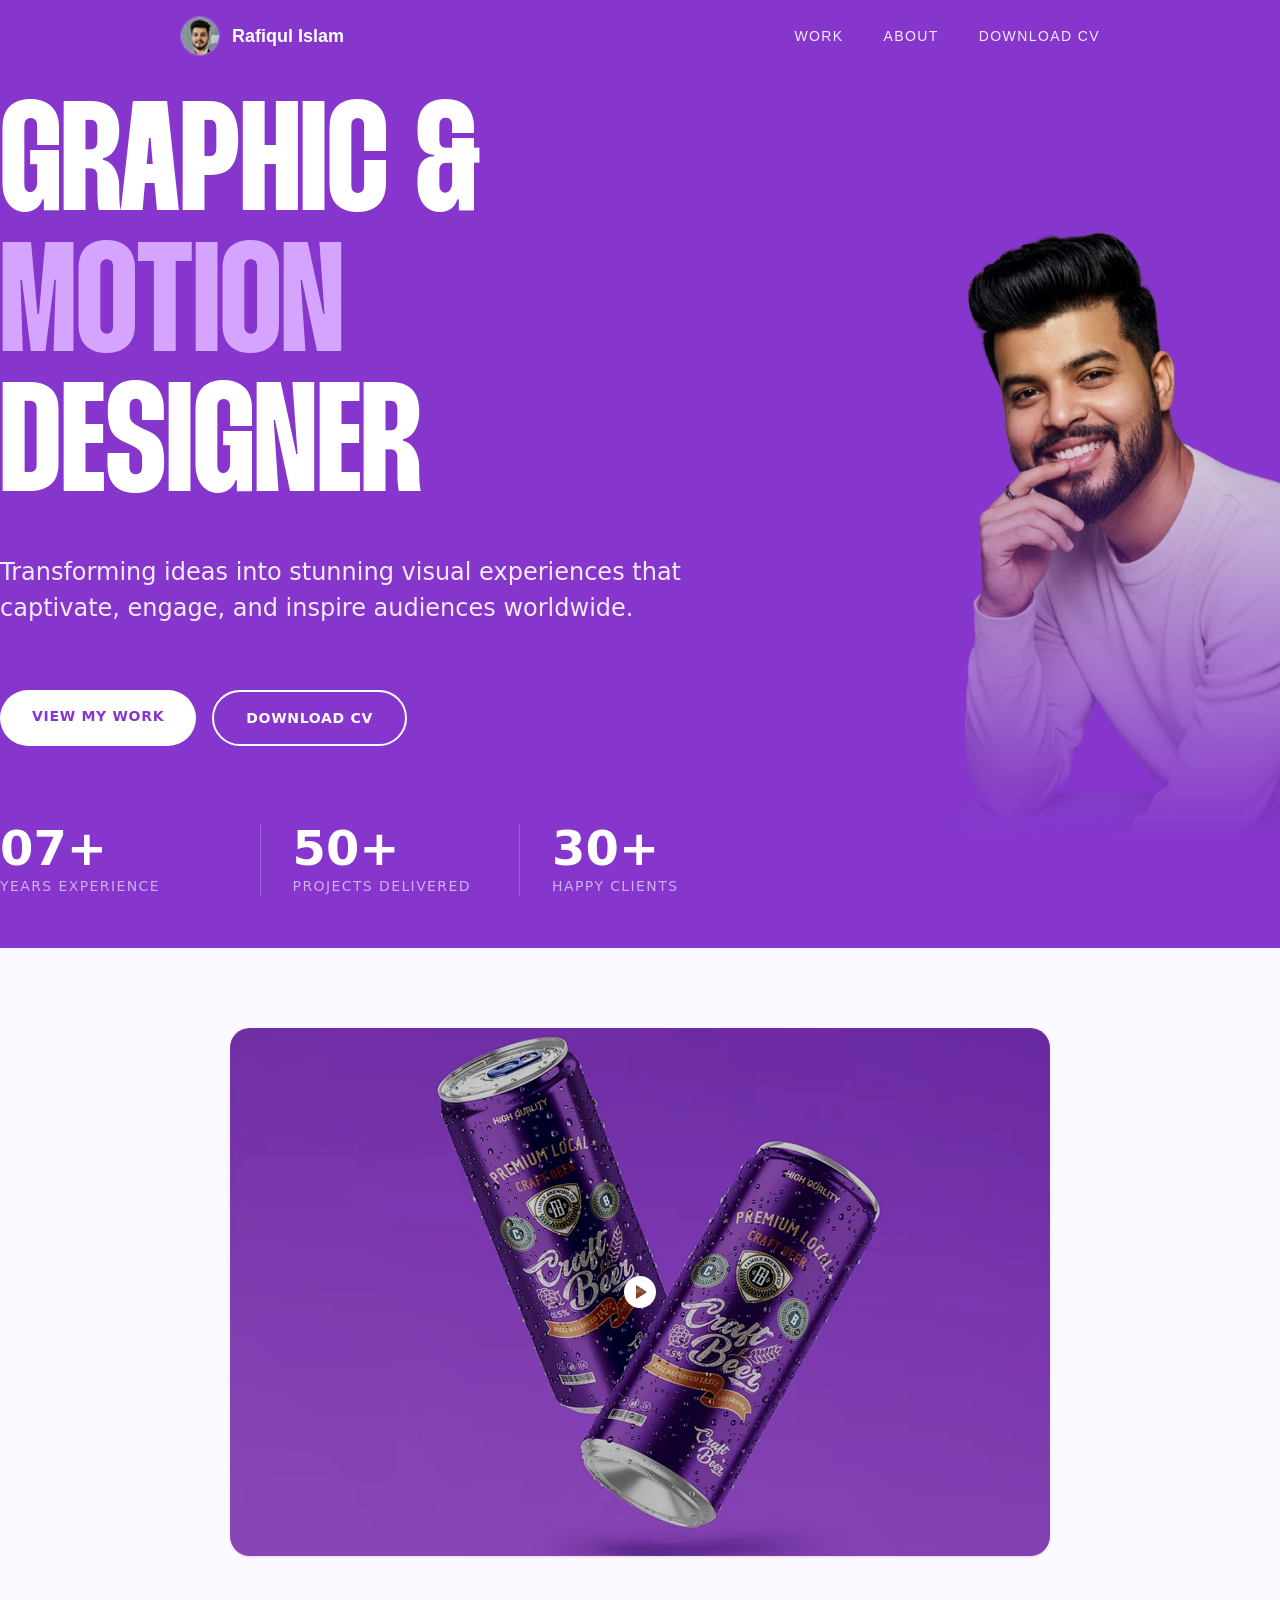
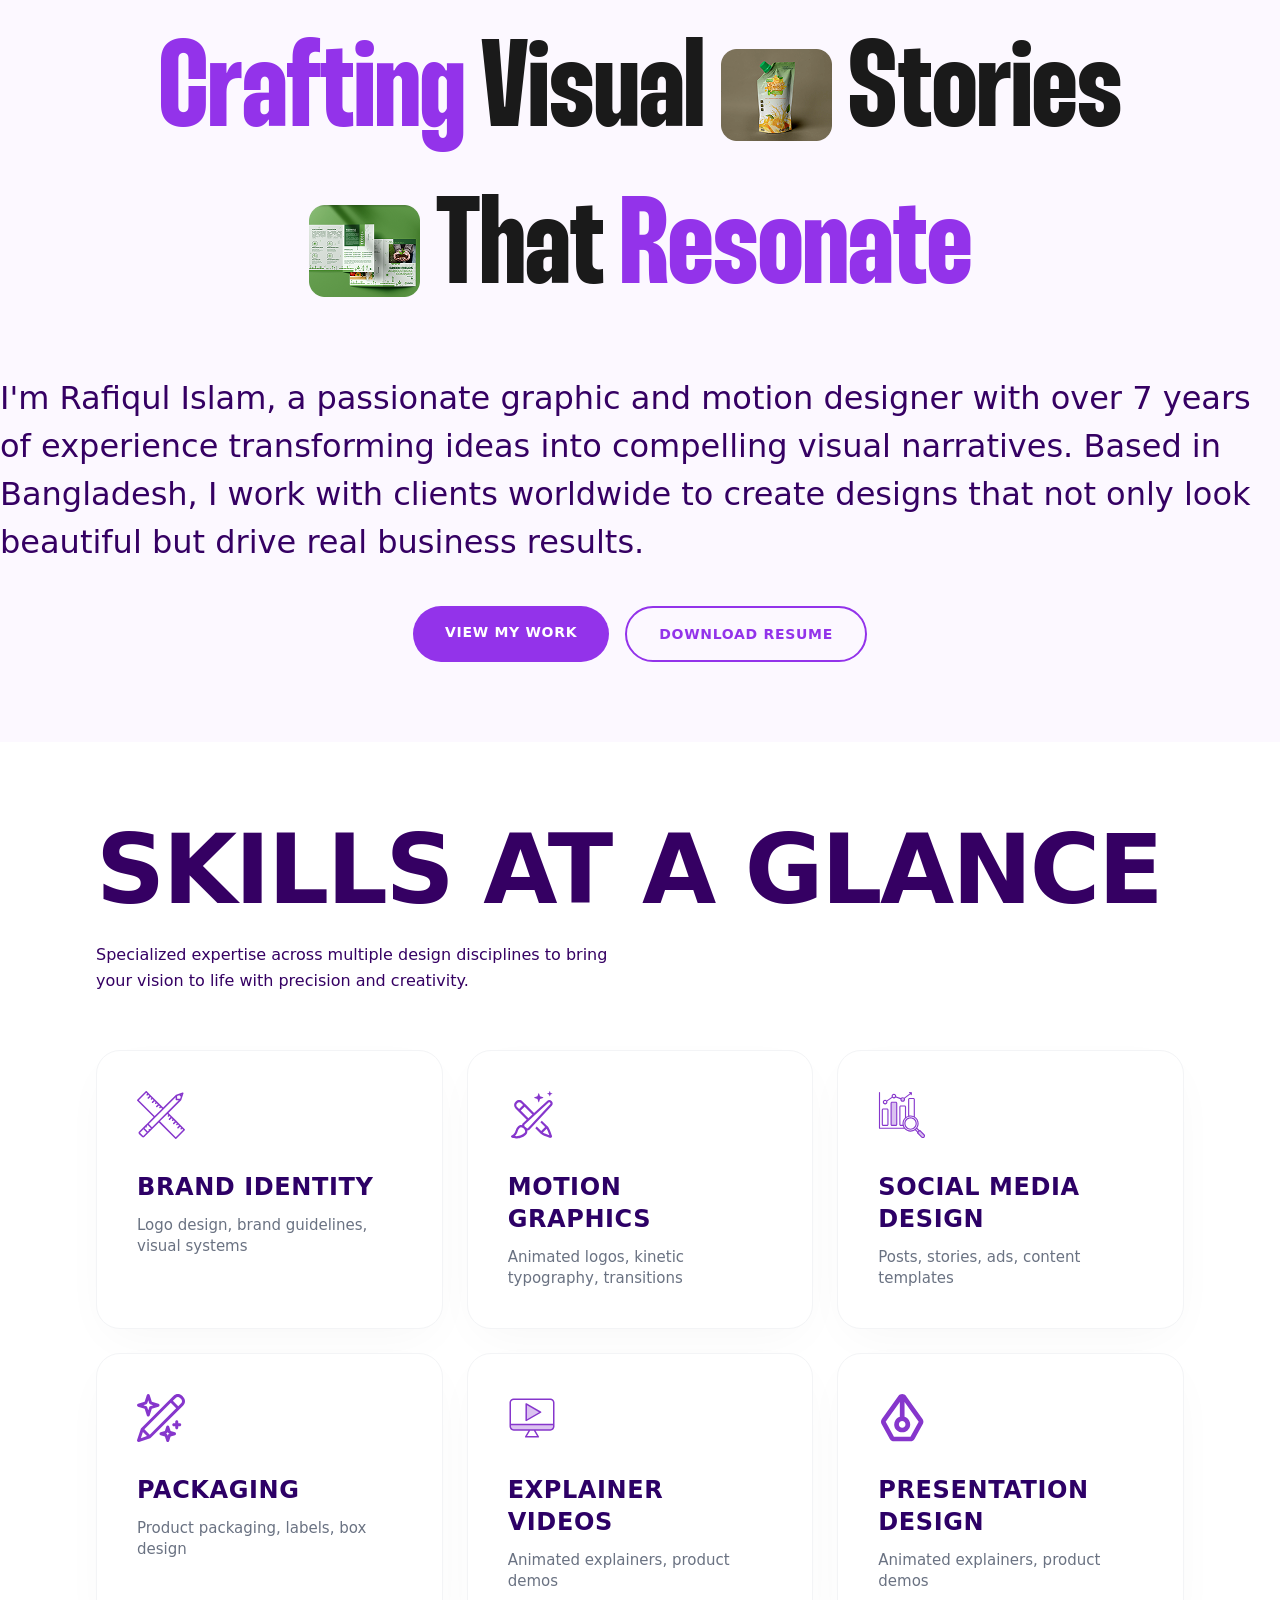
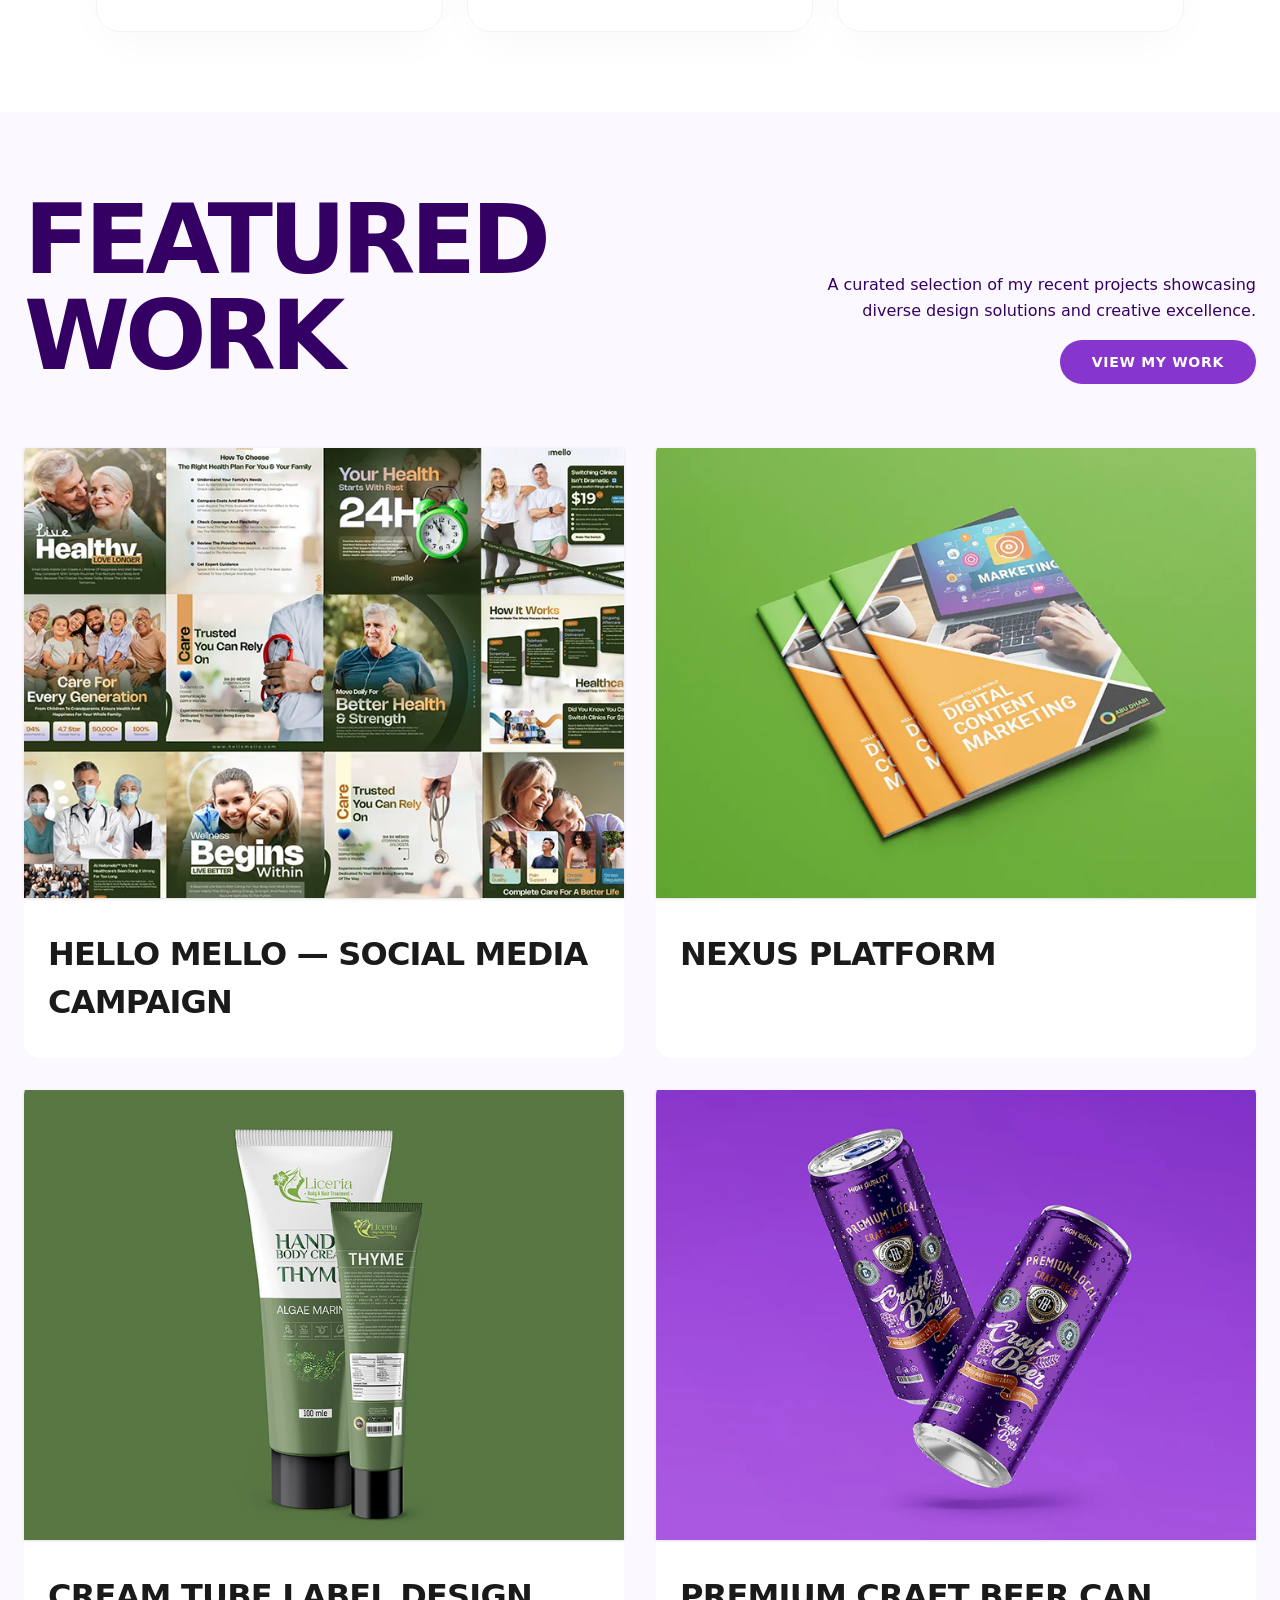
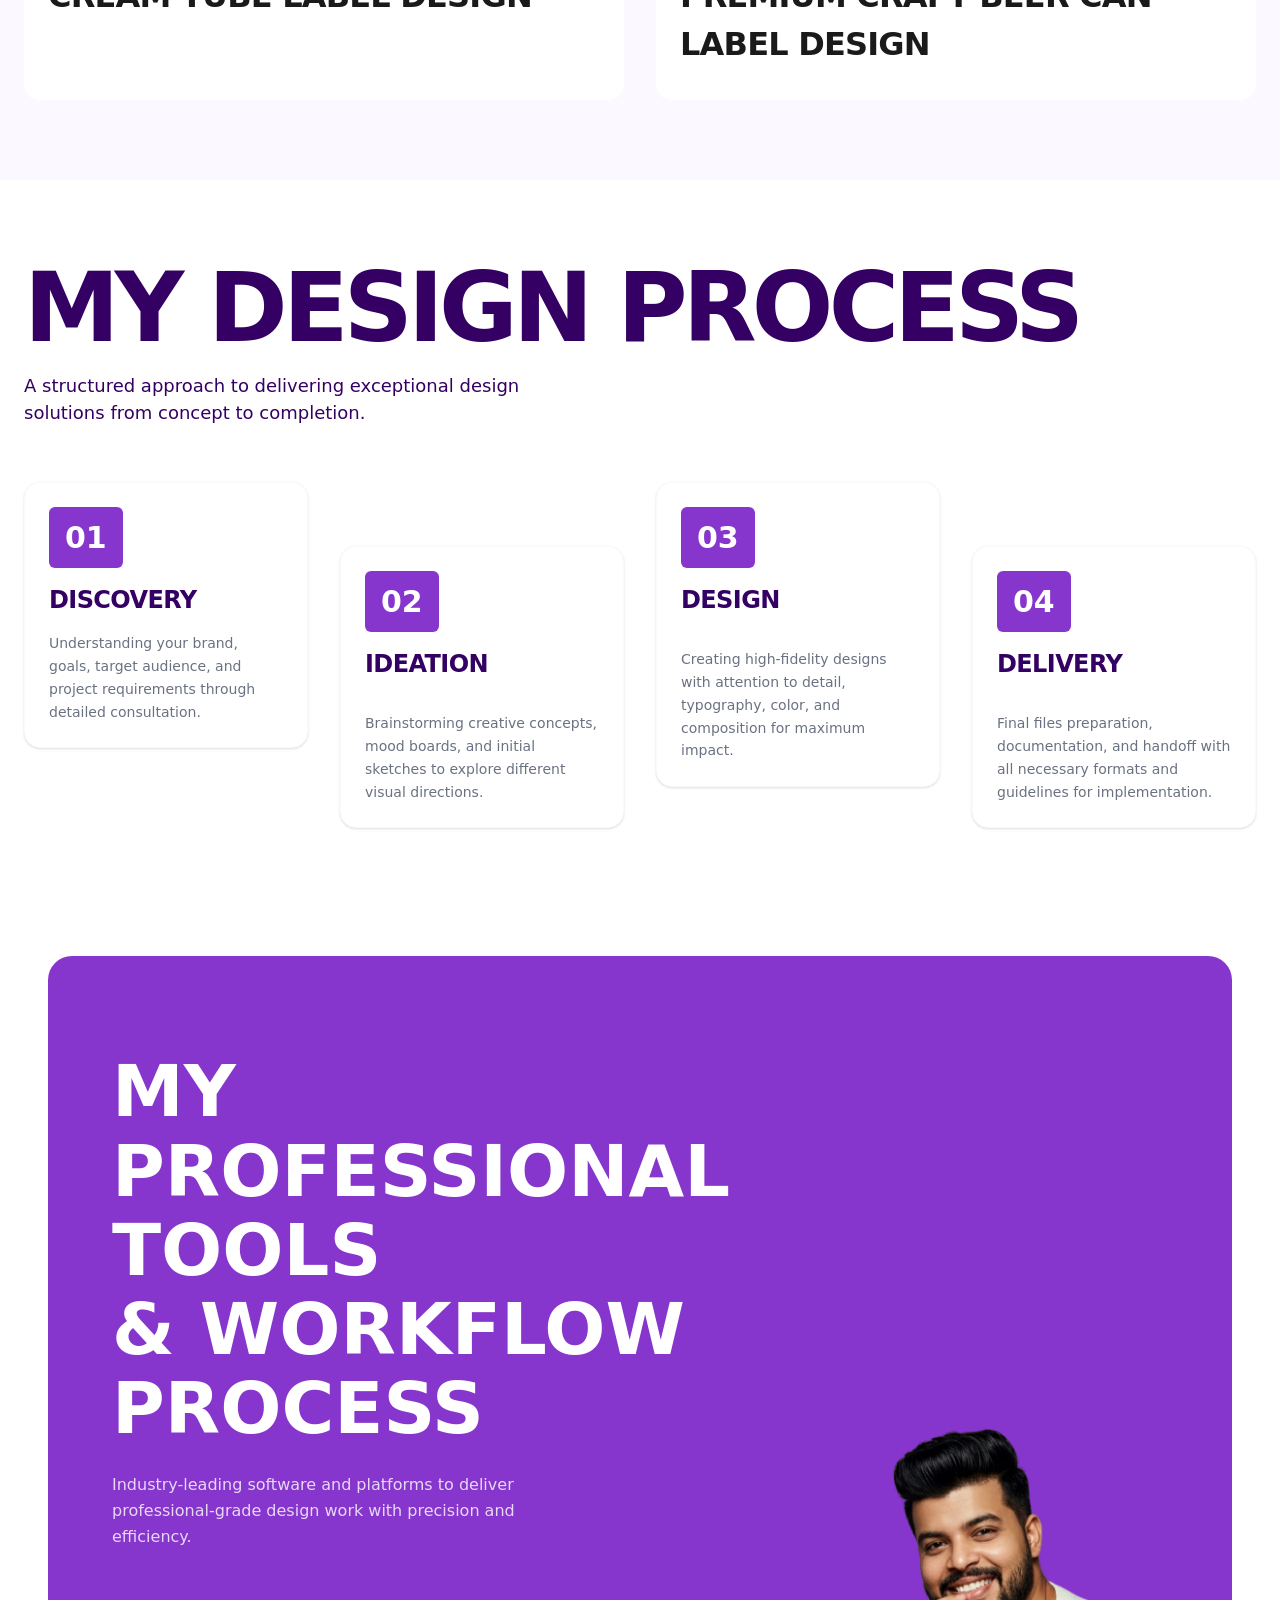
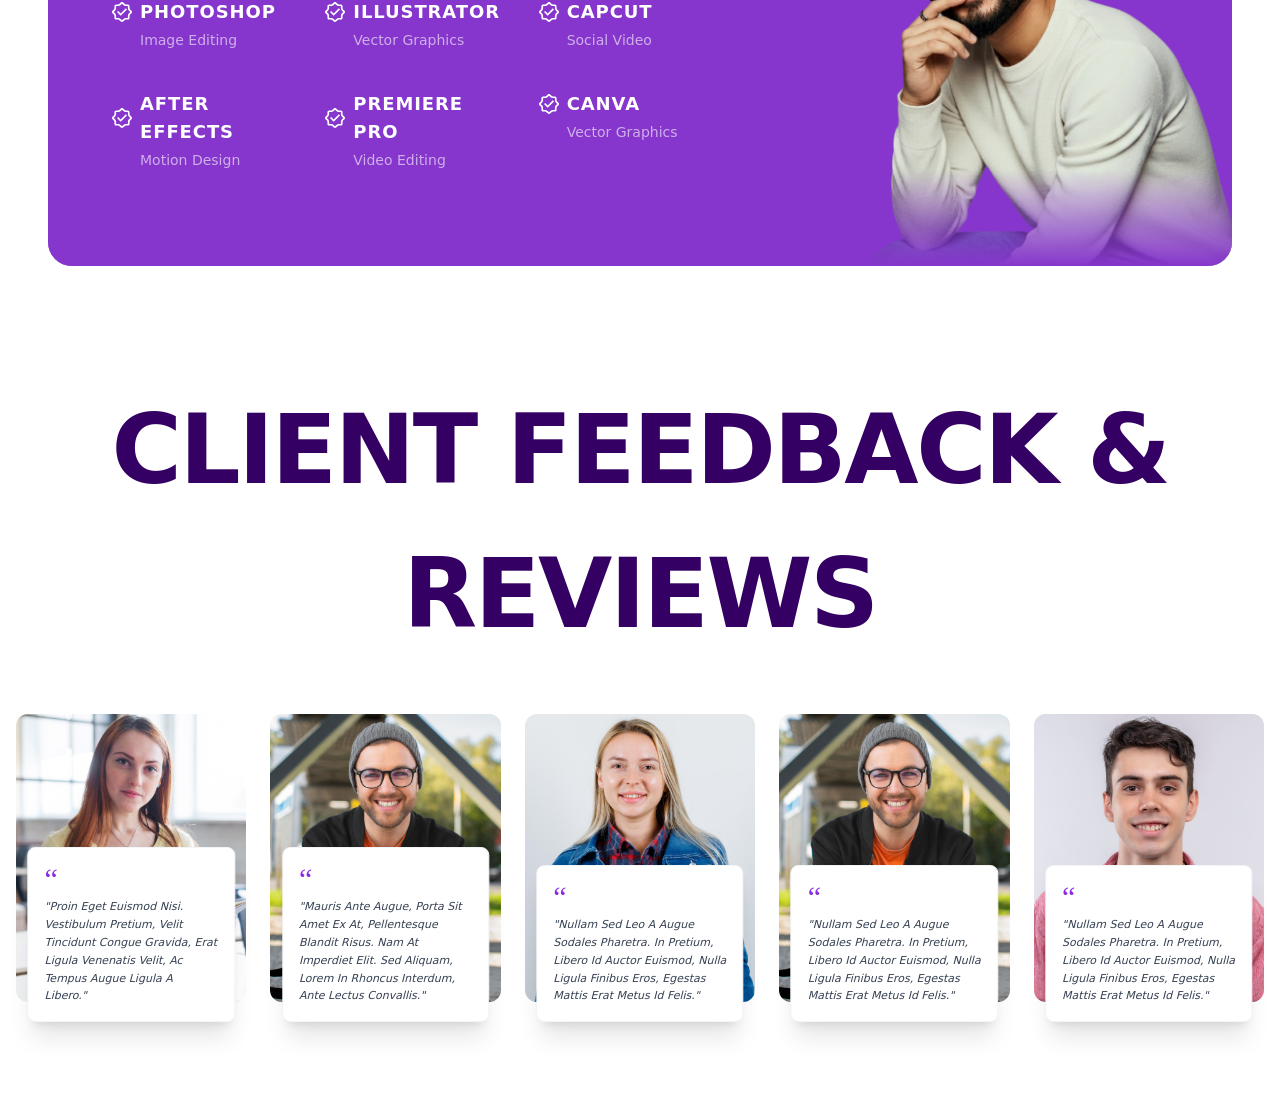
==== commit 0ca029f6: "responsive and animation" ====
--- a/index.html
+++ b/index.html
@@ -12,71 +12,74 @@
 
 <body>
 
-    <div class="bg-[#8636CC] px-4 py-6">
+    <div class="px-4 py-6">
         <nav id="navbar"
-            class="fixed top-0 left-0 right-0 z-50 flex items-center rounded-[20px] flex items-center justify-between px-45 py-4">
-
-            <a href="index.html" class="flex items-center gap-3 shrink-0 group">
-                <div class="w-10 h-10 rounded-full overflow-hidden border border-white/20">
-                    <img src="assets/images/nav-img.png" alt="Rafiqul Islam" class="w-full h-full object-cover" />
-                </div>
-                <span class="text-[18px] font-semibold text-white font-['Inter_Display',sans-serif]">
-                    Rafiqul Islam
-                </span>
-            </a>
-
-            <div class="flex items-center gap-10">
-                <ul class="hidden md:flex items-center gap-10 list-none">
-                    <li>
-                        <a href="work.html"
-                            class="text-[14px] font-medium text-white/90 hover:text-white uppercase tracking-widest font-['Inter_Display',sans-serif] transition-all">
-                            Work
-                        </a>
-                    </li>
-                    <li>
-                        <a href="about.html"
-                            class="text-[14px] font-medium text-white/90 hover:text-white uppercase tracking-widest font-['Inter_Display',sans-serif] transition-all">
-                            About
-                        </a>
-                    </li>
-                    <li>
-                        <a href="#"
-                            class="text-[14px] font-medium text-white/90 hover:text-white uppercase tracking-widest font-['Inter_Display',sans-serif] transition-all">
-                            Download CV
-                        </a>
-                    </li>
-                </ul>
-
-                <button id="hamburger"
-                    class="md:hidden flex flex-col justify-center items-center gap-[5px] w-8 h-8 focus:outline-none">
-                    <span id="ham1" class="block w-6 h-[2px] bg-white transition-all duration-300"></span>
-                    <span id="ham2" class="block w-6 h-[2px] bg-white transition-all duration-300"></span>
-                    <span id="ham3" class="block w-4 h-[2px] bg-white transition-all duration-300 ml-auto"></span>
-                </button>
+            class="fixed top-0 left-0 right-0 z-50 flex items-center flex items-center justify-between p-4 md:px-45 md:py-4 bg-[#8636CC]">
+            <div class="container mx-auto px-6 md:px-0 flex items-center justify-between">
+                <a href="index.html" class="flex items-center gap-3 shrink-0 group">
+                    <div class="w-10 h-10 rounded-full overflow-hidden border border-white/20">
+                        <img src="assets/images/nav-img.png" alt="Rafiqul Islam" class="w-full h-full object-cover" />
+                    </div>
+                    <span class="text-[18px] font-semibold text-white font-['Inter_Display',sans-serif]">
+                        Rafiqul Islam
+                    </span>
+                </a>
+
+                <div class="flex items-center gap-10">
+                    <ul class="hidden md:flex items-center gap-10 list-none">
+                        <li>
+                            <a href="work.html"
+                                class="text-[14px] font-medium text-white/90 hover:text-white uppercase tracking-widest font-['Inter_Display',sans-serif] transition-all">
+                                Work
+                            </a>
+                        </li>
+                        <li>
+                            <a href="about.html"
+                                class="text-[14px] font-medium text-white/90 hover:text-white uppercase tracking-widest font-['Inter_Display',sans-serif] transition-all">
+                                About
+                            </a>
+                        </li>
+                        <li>
+                            <a href="#"
+                                class="text-[14px] font-medium text-white/90 hover:text-white uppercase tracking-widest font-['Inter_Display',sans-serif] transition-all">
+                                Download CV
+                            </a>
+                        </li>
+                    </ul>
+
+                    <button id="hamburger"
+                        class="md:hidden flex flex-col justify-center items-center gap-[5px] w-8 h-8 focus:outline-none">
+                        <span id="ham1" class="block w-6 h-[2px] bg-white transition-all duration-300"></span>
+                        <span id="ham2" class="block w-6 h-[2px] bg-white transition-all duration-300"></span>
+                        <span id="ham3" class="block w-4 h-[2px] bg-white transition-all duration-300 ml-auto"></span>
+                    </button>
+                </div>
             </div>
         </nav>
 
-        <div id="mobile-menu" class="hidden flex-col gap-4 mt-2 p-6 bg-[#8636CC] rounded-[20px] md:hidden">
-            <a href="#" class="text-white uppercase tracking-widest text-sm font-medium">Work</a>
-            <a href="#" class="text-white uppercase tracking-widest text-sm font-medium">About</a>
-            <a href="#" class="text-white uppercase tracking-widest text-sm font-medium">Download CV</a>
+        <div id="mobile-menu"
+            class="hidden flex-col gap-6 p-8 bg-[#8636CC] md:hidden z-40 fixed top-[72px] left-0 right-0 h-screen">
+            <a href="work.html"
+                class="text-white uppercase tracking-widest text-lg font-medium border-b border-white/10 pb-4">Work</a>
+            <a href="about.html"
+                class="text-white uppercase tracking-widest text-lg font-medium border-b border-white/10 pb-4">About</a>
+            <a href="#" class="text-white uppercase tracking-widest text-lg font-medium">Download CV</a>
         </div>
     </div>
 
 
-
+    <!-- Hero -->
     <section class="bg-[#8636CC] flex items-center overflow-hidden">
-        <div class="container mx-auto">
-            <div class="grid grid-cols-12 gap-4 items-center flex-grow">
-
-                <div class="col-span-12 lg:col-span-7 z-10 space-y-8 pt-20 md:pt-[170px]">
-                    <div class="space-y-4 pb-[32px]">
+        <div class="container mx-auto min-h-screen flex items-center justify-center p-4 sm:p-8 md:p-0">
+            <div class="grid grid-cols-12 gap-0 items-center flex-grow">
+
+                <div class="col-span-12 lg:col-span-7 z-10 space-y-8">
+                    <div class="md:pb-[32px]">
                         <h1
-                            class="text-white text-[60px] md:text-[85px] font-black leading-[0.9] tracking-tight uppercase">
-                            Graphic & <br>
-                            <span class="text-white/40">Motion</span> Designer
+                            class=" font-thunder text-white text-[90px] md:text-[156px] font-black leading-[0.9] uppercase pb-[32px]">
+                            Graphic & <br><span class="text-[#D5A4FF]">Motion</span> Designer
                         </h1>
-                        <p class="text-white/90 text-lg md:text-xl max-w-xl font-light">
+                        <p class="text-white/90 text-[24px]">
                             Transforming ideas into stunning visual experiences that captivate, engage, and inspire
                             audiences worldwide.
                         </p>
@@ -93,7 +96,7 @@
                         </a>
                     </div>
 
-                    <div class="grid grid-cols-3 gap-8 max-w-3xl pb-[89px]">
+                    <div class="grid grid-cols-3 gap-8 max-w-3xl">
                         <div class="flex flex-col">
                             <span class="text-white text-4xl md:text-5xl font-bold">07+</span>
                             <span class="text-white/60 text-xs md:text-sm uppercase tracking-widest mt-1">Years
@@ -112,41 +115,51 @@
                     </div>
                 </div>
 
-                <div class="col-span-12 lg:col-span-5 flex items-end -mr-43">
+                <div class="col-span-12 lg:col-span-5 flex items-end -mr-43 relative">
                     <img src="assets/images/hero-profile.png" alt="Rafiqul Islam"
                         class="w-full aspect-1072/1040 object-cover" />
-                </div>
-
-            </div>
-        </div>
-
-    </section>
-
-
-    <section class="bg-[#FCF8FF] py-20 px-4">
+                    <div class="hero-gradient absolute inset-0 pointer-events-none">
+                    </div>
+                </div>
+
+            </div>
+        </div>
+
+    </section>
+
+    <!-- About -->
+    <section class="bg-[#FCF8FF] py-10 md:py-20 px-4 md:px-0">
         <div class="container mx-auto">
-            <div class="max-w-[820px] justify-center mx-auto mb-12 overflow-hidden rounded-[20px] shadow-sm">
-                <img src="assets/images/home-img1.png" alt="Featured Project" class="w-full h-auto block">
-
-            </div>
-
-            <div class="mb-8">
+            <div class="max-w-[820px] justify-center mx-auto mb-12 overflow-hidden rounded-[20px] shadow-sm relative group md:p-0"
+                id="video-container">
+                <img src="assets/images/home-img1.png" alt="Featured Project" class="w-full h-auto block"
+                    id="video-thumbnail">
+
+                <button onclick="playVideo()"
+                    class="absolute inset-0 flex items-center justify-center bg-black/20 group-hover:bg-black/40 transition-all duration-300"
+                    id="play-button">
+                    <div
+                        class="w-full max-w-[32px] rounded-full flex items-center justify-center shadow-xl transform group-hover:scale-102 transition-transform">
+                        <img class="w-full aspect-32/32" src="assets/images/home-img7.svg" alt="Play Icon">
+                    </div>
+                </button>
+            </div>
+
+            <div class="mb-8 p-4">
                 <h2
-                    class="text-[56px] md:text-[124px] font-black leading-[1.1] tracking-tight uppercase flex flex-wrap justify-center items-center gap-x-2">
+                    class="font-thunder px-25 text-[56px] md:text-[124px] font-black justify-center items-center flex flex-wrap gap-x-4 gap-y-2 leading-[1.2]">
                     <span class="text-[#9333EA]">Crafting</span>
                     <span class="text-[#1A1A1A]">Visual</span>
-                    <img src="assets/images/home-img2.png" alt="Icon"
-                        class="w-auto rounded-lg inline-block align-middle">
+                    <img src="assets/images/home-img2.png" alt="Icon" class="w-auto rounded-lg">
                     <span class="text-[#1A1A1A]">Stories</span>
-                    <img src="assets/images/home-img3.png" alt="Icon"
-                        class="w-auto rounded-lg inline-block align-middle">
+                    <img src="assets/images/home-img3.png" alt="Icon" class="w-auto rounded-lg">
                     <span class="text-[#1A1A1A]">That</span>
                     <span class="text-[#9333EA]">Resonate</span>
                 </h2>
             </div>
 
-            <div class="max-w-[700px] mx-auto mb-10">
-                <p class="text-[#4B5563] text-lg leading-relaxed">
+            <div class="mb-10 justify-center items-center flex flex-wrap">
+                <p class="text-[#350063] text-[18px] md:text-[32px]">
                     I'm Rafiqul Islam, a passionate graphic and motion designer with over 7 years of experience
                     transforming ideas into compelling visual narratives. Based in Bangladesh, I work with clients
                     worldwide to create designs that not only look beautiful but drive real business results.
@@ -155,26 +168,26 @@
 
             <div class="flex flex-wrap justify-center gap-4">
                 <a href="#"
-                    class="bg-[#9333EA] hover:bg-[#7e22ce] text-white px-8 py-4 rounded-full font-semibold uppercase text-sm tracking-wider transition-all">
+                    class=" text-center bg-[#9333EA] hover:bg-[#7e22ce] text-white w-full md:w-auto px-8 py-4 rounded-full font-semibold uppercase text-sm tracking-wider transition-all">
                     View My Work
                 </a>
                 <a href="#"
-                    class="border-2 border-[#9333EA] text-[#9333EA] hover:bg-[#9333EA] hover:text-white px-8 py-4 rounded-full font-semibold uppercase text-sm tracking-wider transition-all">
+                    class="text-center border-2 border-[#9333EA] text-[#9333EA] hover:bg-[#9333EA] hover:text-white w-full md:w-auto px-8 py-4 rounded-full font-semibold uppercase text-sm tracking-wider transition-all">
                     Download Resume
                 </a>
             </div>
         </div>
     </section>
 
-
-    <section class="bg-white py-20 px-6 md:px-12 lg:px-24">
+    <!-- Skills at a Glance -->
+    <section class="bg-white py-10 md:py-20 px-6 md:px-12 lg:px-24">
         <div class="container mx-auto">
             <div class="mb-14">
                 <h2
-                    class="text-[#2D0066] text-[40px] md:text-[56px] font-black uppercase tracking-tight leading-none mb-6">
+                    class="text-[#350063] text-[56px] md:text-[96px] font-black uppercase tracking-tight leading-none mb-6">
                     Skills at a Glance
                 </h2>
-                <p class="text-[#2D0066]/70 max-w-lg text-sm md:text-base leading-relaxed font-medium">
+                <p class="text-[#350063] max-w-lg text-sm md:text-[16px] leading-relaxed font-medium">
                     Specialized expertise across multiple design disciplines to bring your vision to life with precision
                     and creativity.
                 </p>
@@ -182,7 +195,7 @@
 
             <div class="grid grid-cols-1 md:grid-cols-2 lg:grid-cols-3 gap-6">
                 <div
-                    class="bg-white border border-gray-100 p-10 rounded-[24px] shadow-[0_15px_50px_-12px_rgba(0,0,0,0.04)] hover:shadow-lg transition-all duration-300 flex flex-col items-start">
+                    class="bg-white border border-gray-100 p-6 md:p-10 rounded-[24px] shadow-[0_15px_50px_-12px_rgba(0,0,0,0.04)] hover:shadow-lg transition-all duration-300 flex flex-col items-start">
                     <div class="mb-8">
                         <img src="assets/images/home-img1.svg" alt="Brand Identity" class="w-12 h-12 object-contain">
                     </div>
@@ -191,7 +204,7 @@
                 </div>
 
                 <div
-                    class="bg-white border border-gray-100 p-10 rounded-[24px] shadow-[0_15px_50px_-12px_rgba(0,0,0,0.04)] hover:shadow-lg transition-all duration-300 flex flex-col items-start">
+                    class="bg-white border border-gray-100 p-6 md:p-10 rounded-[24px] shadow-[0_15px_50px_-12px_rgba(0,0,0,0.04)] hover:shadow-lg transition-all duration-300 flex flex-col items-start">
                     <div class="mb-8">
                         <img src="assets/images/home-img2.svg" alt="Motion Graphics" class="w-12 h-12 object-contain">
                     </div>
@@ -201,7 +214,7 @@
                 </div>
 
                 <div
-                    class="bg-white border border-gray-100 p-10 rounded-[24px] shadow-[0_15px_50px_-12px_rgba(0,0,0,0.04)] hover:shadow-lg transition-all duration-300 flex flex-col items-start">
+                    class="bg-white border border-gray-100 p-6 md:p-10 rounded-[24px] shadow-[0_15px_50px_-12px_rgba(0,0,0,0.04)] hover:shadow-lg transition-all duration-300 flex flex-col items-start">
                     <div class="mb-8">
                         <img src="assets/images/home-img3.svg" alt="Social Media" class="w-12 h-12 object-contain">
                     </div>
@@ -210,7 +223,7 @@
                 </div>
 
                 <div
-                    class="bg-white border border-gray-100 p-10 rounded-[24px] shadow-[0_15px_50px_-12px_rgba(0,0,0,0.04)] hover:shadow-lg transition-all duration-300 flex flex-col items-start">
+                    class="bg-white border border-gray-100 p-6 md:p-10 rounded-[24px] shadow-[0_15px_50px_-12px_rgba(0,0,0,0.04)] hover:shadow-lg transition-all duration-300 flex flex-col items-start">
                     <div class="mb-8">
                         <img src="assets/images/home-img4.svg" alt="Packaging" class="w-12 h-12 object-contain">
                     </div>
@@ -219,7 +232,7 @@
                 </div>
 
                 <div
-                    class="bg-white border border-gray-100 p-10 rounded-[24px] shadow-[0_15px_50px_-12px_rgba(0,0,0,0.04)] hover:shadow-lg transition-all duration-300 flex flex-col items-start">
+                    class="bg-white border border-gray-100 p-6 md:p-10 rounded-[24px] shadow-[0_15px_50px_-12px_rgba(0,0,0,0.04)] hover:shadow-lg transition-all duration-300 flex flex-col items-start">
                     <div class="mb-8">
                         <img src="assets/images/home-img5.svg" alt="Explainer Videos" class="w-12 h-12 object-contain">
                     </div>
@@ -228,7 +241,7 @@
                 </div>
 
                 <div
-                    class="bg-white border border-gray-100 p-10 rounded-[24px] shadow-[0_15px_50px_-12px_rgba(0,0,0,0.04)] hover:shadow-lg transition-all duration-300 flex flex-col items-start">
+                    class="bg-white border border-gray-100 p-6 md:p-10 rounded-[24px] shadow-[0_15px_50px_-12px_rgba(0,0,0,0.04)] hover:shadow-lg transition-all duration-300 flex flex-col items-start">
                     <div class="mb-8">
                         <img src="assets/images/home-img6.svg" alt="Presentation Design"
                             class="w-12 h-12 object-contain">
@@ -241,94 +254,343 @@
     </section>
 
 
-
-    <section class="bg-[#FCF8FF] flex items-center justify-center p-0 md:p-6 ">
+    <!-- Featured Work -->
+    <section class="bg-[#FCF8FF] py-10 md:py-20 px-6">
         <div class="container mx-auto">
 
-            <div class="flex flex-col sm:flex-row sm:justify-between sm:items-center gap-4 mb-[80px]">
-                <h2 class="text-[#350063] text-8xl font-bold tracking-tight uppercase text-left sm:text-left">
+            <div class="flex flex-col md:flex-row md:justify-between md:items-end gap-6 mb-16">
+                <h2
+                    class="text-[#350063] text-[56px] md:text-[96px] font-black uppercase leading-none tracking-tighter pt-0">
                     Featured Work
                 </h2>
-                <a href="#"
-                    class="text-white/80 hover:text-white transition-colors text-xs sm:text-sm font-medium flex sm:justify-end gap-2 uppercase tracking-widest">
-                    View My Work
-                </a>
+
+                <div class="flex flex-col items-start md:items-end gap-4 max-w-md">
+                    <p class="text-[#350063] text-[16px] font-medium leading-relaxed md:text-right">
+                        A curated selection of my recent projects showcasing diverse design solutions and creative
+                        excellence.
+                    </p>
+                    <a href="#"
+                        class="bg-[#8636CC] hover:bg-[#7e22ce] text-white px-8 py-3 rounded-full text-sm font-bold uppercase tracking-wider transition-all">
+                        View My Work
+                    </a>
+                </div>
             </div>
 
             <div class="grid grid-cols-1 md:grid-cols-2 gap-8">
-                <a href="case-study-details.html" class="group cursor-pointer max-w-[840px] overflow-hidden">
-                    <div class="rounded-xl overflow-hidden mb-4">
-                        <img src="assets/images/service-image-1.png" alt="Blez"
-                            class="w-full h-full object-cover transition-transform duration-500 group-hover:scale-[1.02]">
-                    </div>
-                    <h3 class="text-white text-xs font-bold uppercase tracking-widest">BLEZ – GAMIFIED PACK-OPENING
-                        PLATFORM</h3>
-                </a>
-
-                <a href="case-study-details.html" class="group cursor-pointer max-w-[840px] overflow-hidden">
-                    <div class="rounded-xl overflow-hidden mb-4">
-                        <img src="assets/images/service-image-2.png" alt="Blez"
-                            class="w-full h-full object-cover transition-transform duration-500 group-hover:scale-[1.02]">
-                    </div>
-                    <h3 class="text-white text-xs font-bold uppercase tracking-widest">REAL ESTATE WEB APP DESIGN FOR
-                        RENT METRICS</h3>
-                </a>
-
-                <a href="case-study-details.html" class="group cursor-pointer max-w-[840px] overflow-hidden">
-                    <div class="rounded-xl overflow-hidden mb-4">
-                        <img src="assets/images/service-image-3.png" alt="Blez"
-                            class="w-full h-full object-cover transition-transform duration-500 group-hover:scale-[1.02]">
-                    </div>
-                    <h3 class="text-white text-xs font-bold uppercase tracking-widest">FITNESS MOBILE APP | UI/UX DESIGN
+
+                <a href="#" class="group block bg-white rounded-2xl">
+                    <div class="bg-white overflow-hidden shadow-sm">
+                        <img src="assets/images/featured-image1.png" alt="Hello Mello"
+                            class="w-full aspect-[4/3] object-cover transition-transform duration-500 group-hover:scale-105">
+                    </div>
+                    <h3
+                        class="text-[#1A1A1A] text-[18px] md:text-[32px] font-black uppercase tracking-tight px-[24px] py-[32px]">
+                        Hello Mello — Social Media Campaign
                     </h3>
                 </a>
 
-                <a href="case-study-details.html" class="group cursor-pointer max-w-[840px] overflow-hidden">
-                    <div class="rounded-xl overflow-hidden mb-4">
-                        <img src="assets/images/service-image-4.png" alt="Blez"
-                            class="w-full h-full object-cover transition-transform duration-500 group-hover:scale-[1.02]">
-                    </div>
-                    <h3 class="text-white text-xs font-bold uppercase tracking-widest">HOLI – TRAVEL MOBILE APP UI/UX
-                        DESIGN</h3>
-                </a>
-
-            </div>
-        </div>
-    </section>
-
-
-
-
-
-
-    <script>
-        const hamburger = document.getElementById("hamburger");
-        const mobileMenu = document.getElementById("mobile-menu");
-        const ham1 = document.getElementById("ham1");
-        const ham2 = document.getElementById("ham2");
-        const ham3 = document.getElementById("ham3");
-
-        hamburger.addEventListener("click", () => {
-            const isHidden = mobileMenu.classList.contains("hidden");
-
-            if (!isHidden) {
-                mobileMenu.classList.add("hidden");
-                mobileMenu.classList.remove("flex");
-                ham1.style.transform = "";
-                ham2.style.opacity = "1";
-                ham3.style.transform = "";
-                ham3.style.width = "1rem";
-            } else {
-                mobileMenu.classList.remove("hidden");
-                mobileMenu.classList.add("flex");
-                ham1.style.transform = "translateY(7px) rotate(45deg)";
-                ham2.style.opacity = "0";
-                ham3.style.transform = "translateY(-7px) rotate(-45deg)";
-                ham3.style.width = "1.5rem";
-            }
-        });
-
-    </script>
+                <a href="#" class="group block bg-white rounded-2xl">
+                    <div class="bg-white overflow-hidden shadow-sm">
+                        <img src="assets/images/featured-image2.png" alt="Nexus Platform"
+                            class="w-full aspect-[4/3] object-cover transition-transform duration-500 group-hover:scale-105">
+                    </div>
+                    <h3
+                        class="text-[#1A1A1A] text-[18px] md:text-[32px] font-black uppercase tracking-tight px-[24px] py-[32px]">
+                        Nexus Platform
+                    </h3>
+                </a>
+
+                <a href="#" class="group block bg-white rounded-2xl">
+                    <div class="bg-white overflow-hidden shadow-sm">
+                        <img src="assets/images/featured-image3.png" alt="Cream Tube"
+                            class="w-full aspect-[4/3] object-cover transition-transform duration-500 group-hover:scale-105">
+                    </div>
+                    <h3
+                        class="text-[#1A1A1A] text-[18px] md:text-[32px] font-black uppercase tracking-tight px-[24px] py-[32px]">
+                        Cream Tube Label Design
+                    </h3>
+                </a>
+
+                <a href="#" class="group block bg-white rounded-2xl">
+                    <div class="bg-white overflow-hidden shadow-sm">
+                        <img src="assets/images/featured-image4.png" alt="Beer Can"
+                            class="w-full aspect-[4/3] object-cover transition-transform duration-500 group-hover:scale-105">
+                    </div>
+                    <h3
+                        class="text-[#1A1A1A] text-[18px] md:text-[32px] font-black uppercase tracking-tight px-[24px] py-[32px]">
+                        Premium Craft Beer Can Label Design
+                    </h3>
+                </a>
+
+            </div>
+        </div>
+    </section>
+
+
+
+    <!-- My Design Process -->
+
+    <section class="py-20 px-6">
+        <div class="container mx-auto">
+
+            <div class="mb-14">
+                <h2
+                    class="text-[#350063] text-[56px] md:text-[96px] font-black uppercase leading-none tracking-tighter mb-4">
+                    My Design Process
+                </h2>
+                <p class="text-[#350063] text-[18px] font-normal max-w-xl">
+                    A structured approach to delivering exceptional design solutions from concept to completion.
+                </p>
+            </div>
+
+            <div class="grid grid-cols-1 sm:grid-cols-2 lg:grid-cols-4 gap-8 items-start">
+
+                <div
+                    class="bg-white p-[24px] rounded-[16px] shadow-sm flex flex-col items-start border border-gray-50 gap-y-4">
+                    <span class="bg-[#8636CC] text-white text-[30px] font-bold px-4 py-2 rounded-md">
+                        01
+                    </span>
+                    <h3 class="text-[#350063] text-2xl font-black uppercase tracking-tight">Discovery</h3>
+                    <p class="text-gray-500 text-sm leading-relaxed">
+                        Understanding your brand, goals, target audience, and project requirements through detailed
+                        consultation.
+                    </p>
+                </div>
+
+                <div
+                    class="bg-white p-[24px] rounded-[16px] shadow-sm flex flex-col items-start border border-gray-50 md:mt-16 gap-y-4">
+                    <span class="bg-[#8636CC] text-white text-[30px] font-bold px-4 py-2 rounded-md">
+                        02
+                    </span>
+                    <h3 class="text-[#350063] text-2xl font-black uppercase mb-4 tracking-tight">Ideation</h3>
+                    <p class="text-gray-500 text-sm leading-relaxed">
+                        Brainstorming creative concepts, mood boards, and initial sketches to explore different visual
+                        directions.
+                    </p>
+                </div>
+
+                <div
+                    class="bg-white p-[24px] rounded-[16px] shadow-sm flex flex-col items-start border border-gray-50 gap-y-4">
+                    <span class="bg-[#8636CC] text-white text-[30px] font-bold px-4 py-2 rounded-md">
+                        03
+                    </span>
+                    <h3 class="text-[#350063] text-2xl font-black uppercase mb-4 tracking-tight">Design</h3>
+                    <p class="text-gray-500 text-sm leading-relaxed">
+                        Creating high-fidelity designs with attention to detail, typography, color, and composition for
+                        maximum impact.
+                    </p>
+                </div>
+
+                <div
+                    class="bg-white p-[24px] rounded-[16px] shadow-sm flex flex-col items-start border border-gray-50 md:mt-16 gap-y-4">
+                    <span class="bg-[#8636CC] text-white text-[30px] font-bold px-4 py-2 rounded-md">
+                        04
+                    </span>
+                    <h3 class="text-[#350063] text-2xl font-black uppercase mb-4 tracking-tight">Delivery</h3>
+                    <p class="text-gray-500 text-sm leading-relaxed">
+                        Final files preparation, documentation, and handoff with all necessary formats and guidelines
+                        for implementation.
+                    </p>
+                </div>
+
+            </div>
+        </div>
+    </section>
+
+    <!-- Works Details -->
+    <section class="overflow-hidden p-4 md:p-8 lg:p-12">
+        <div class="bg-[#8636CC] rounded-3xl overflow-hidden relative">
+            <div class="container mx-auto px-6 md:px-12 lg:px-16">
+                <div class="grid grid-cols-12 items-center">
+
+                    <div class="col-span-12 lg:col-span-7 z-10 pt-12 md:pt-20 lg:pt-24 pb-0 lg:pb-24">
+                        <h2
+                            class="text-white text-[35px] md:text-[60px] lg:text-[72px] font-black leading-[1.1] uppercase mb-6">
+                            My Professional Tools <br class="hidden md:block"> & Workflow Process
+                        </h2>
+
+                        <p class="text-white/80 text-sm md:text-base max-w-md mb-8 lg:mb-12 leading-relaxed">
+                            Industry-leading software and platforms to deliver professional-grade design work with
+                            precision and efficiency.
+                        </p>
+
+                        <div class="block lg:hidden w-full mb-10">
+                            <div class="relative w-full max-w-[450px] mx-auto">
+                                <img src="assets/images/hero-profile.png" alt="Profile"
+                                    class="w-full h-auto block object-contain" />
+                                <div
+                                    class="absolute inset-x-0 bottom-0 h-24 bg-gradient-to-t from-[#8636CC] to-transparent">
+                                </div>
+                            </div>
+                        </div>
+
+                        <div class="grid grid-cols-2 md:grid-cols-3 gap-y-10 gap-x-6 pb-12 lg:pb-0">
+                            <div class="space-y-1">
+                                <div class="flex items-center gap-2">
+                                    <img src="assets/images/workflow1.svg" alt="icon" class="w-5 h-5">
+                                    <span
+                                        class="text-white font-bold uppercase tracking-wider text-base md:text-lg">Photoshop</span>
+                                </div>
+                                <p class="text-white/60 text-xs md:text-sm ml-7">Image Editing</p>
+                            </div>
+
+                            <div class="space-y-1">
+                                <div class="flex items-center gap-2">
+                                    <img src="assets/images/workflow1.svg" alt="icon" class="w-5 h-5">
+                                    <span
+                                        class="text-white font-bold uppercase tracking-wider text-base md:text-lg">Illustrator</span>
+                                </div>
+                                <p class="text-white/60 text-xs md:text-sm ml-7">Vector Graphics</p>
+                            </div>
+
+                            <div class="space-y-1">
+                                <div class="flex items-center gap-2">
+                                    <img src="assets/images/workflow1.svg" alt="icon" class="w-5 h-5">
+                                    <span
+                                        class="text-white font-bold uppercase tracking-wider text-base md:text-lg">Capcut</span>
+                                </div>
+                                <p class="text-white/60 text-xs md:text-sm ml-7">Social Video</p>
+                            </div>
+
+                            <div class="space-y-1">
+                                <div class="flex items-center gap-2">
+                                    <img src="assets/images/workflow1.svg" alt="icon" class="w-5 h-5">
+                                    <span
+                                        class="text-white font-bold uppercase tracking-wider text-base md:text-lg">After
+                                        Effects</span>
+                                </div>
+                                <p class="text-white/60 text-xs md:text-sm ml-7">Motion Design</p>
+                            </div>
+
+                            <div class="space-y-1">
+                                <div class="flex items-center gap-2">
+                                    <img src="assets/images/workflow1.svg" alt="icon" class="w-5 h-5">
+                                    <span
+                                        class="text-white font-bold uppercase tracking-wider text-base md:text-lg">Premiere
+                                        Pro</span>
+                                </div>
+                                <p class="text-white/60 text-xs md:text-sm ml-7">Video Editing</p>
+                            </div>
+
+                            <div class="space-y-1">
+                                <div class="flex items-center gap-2">
+                                    <img src="assets/images/workflow1.svg" alt="icon" class="w-5 h-5">
+                                    <span
+                                        class="text-white font-bold uppercase tracking-wider text-base md:text-lg">Canva</span>
+                                </div>
+                                <p class="text-white/60 text-xs md:text-sm ml-7">Vector Graphics</p>
+                            </div>
+                        </div>
+                    </div>
+
+                    <div class="hidden lg:flex col-span-5 items-end justify-end self-end">
+                        <div class="relative w-[120%] -mr-20">
+                            <img src="assets/images/hero-profile.png" alt="Profile"
+                                class="w-full h-auto block object-contain align-bottom" />
+                        </div>
+                        <div class="absolute inset-x-0 bottom-0 h-24 bg-gradient-to-t from-[#8636CC] to-transparent">
+                        </div>
+                    </div>
+
+                </div>
+            </div>
+        </div>
+    </section>
+
+
+
+    <!-- Client Feedback & Reviews -->
+    <section class="bg-white py-16">
+        <div class="container mx-auto px-4">
+            <h2 class="text-center text-[56px] md:text-[96px] font-black text-[#350063] uppercase tracking-tight mb-12">
+                Client Feedback & Reviews
+            </h2>
+
+            <div class="grid grid-cols-1 md:grid-cols-3 lg:grid-cols-5 gap-6 mb-10">
+
+                <div class="relative group">
+                    <div class="rounded-xl overflow-hidden aspect-[4/5] bg-gray-200">
+                        <img src="assets/images/feedback-img1.png" alt="Client 1" class="w-full h-full object-cover">
+                    </div>
+                    <div
+                        class="absolute bottom-[-20px] left-1/2 -translate-x-1/2 w-[90%] bg-white p-4 rounded-lg shadow-xl border border-gray-100">
+                        <span class="text-[#8a2be2] text-3xl leading-none font-serif block mb-1">“</span>
+                        <p class="text-[11px] leading-relaxed text-gray-700 italic">
+                            "Proin Eget Euismod Nisi. Vestibulum Pretium, Velit Tincidunt Congue Gravida, Erat Ligula
+                            Venenatis Velit, Ac Tempus Augue Ligula A Libero."
+                        </p>
+                    </div>
+                </div>
+
+                <div class="relative group">
+                    <div class="rounded-xl overflow-hidden aspect-[4/5] bg-gray-200">
+                        <img src="assets/images/feedback-img2.png" alt="Client 2" class="w-full h-full object-cover">
+                    </div>
+                    <div
+                        class="absolute bottom-[-20px] left-1/2 -translate-x-1/2 w-[90%] bg-white p-4 rounded-lg shadow-xl border border-gray-100">
+                        <span class="text-[#8a2be2] text-3xl leading-none font-serif block mb-1">“</span>
+                        <p class="text-[11px] leading-relaxed text-gray-700 italic">
+                            "Mauris Ante Augue, Porta Sit Amet Ex At, Pellentesque Blandit Risus. Nam At Imperdiet Elit.
+                            Sed Aliquam, Lorem In Rhoncus Interdum, Ante Lectus Convallis."
+                        </p>
+                    </div>
+                </div>
+
+                <div class="relative group">
+                    <div class="rounded-xl overflow-hidden aspect-[4/5] bg-gray-200">
+                        <img src="assets/images/feedback-img3.png" alt="Client 3" class="w-full h-full object-cover">
+                    </div>
+                    <div
+                        class="absolute bottom-[-20px] left-1/2 -translate-x-1/2 w-[90%] bg-white p-4 rounded-lg shadow-xl border border-gray-100">
+                        <span class="text-[#8a2be2] text-3xl leading-none font-serif block mb-1">“</span>
+                        <p class="text-[11px] leading-relaxed text-gray-700 italic">
+                            "Nullam Sed Leo A Augue Sodales Pharetra. In Pretium, Libero Id Auctor Euismod, Nulla Ligula
+                            Finibus Eros, Egestas Mattis Erat Metus Id Felis."
+                        </p>
+                    </div>
+                </div>
+
+                <div class="relative group">
+                    <div class="rounded-xl overflow-hidden aspect-[4/5] bg-gray-200">
+                        <img src="assets/images/feedback-img4.png" alt="Client 4" class="w-full h-full object-cover">
+                    </div>
+                    <div
+                        class="absolute bottom-[-20px] left-1/2 -translate-x-1/2 w-[90%] bg-white p-4 rounded-lg shadow-xl border border-gray-100">
+                        <span class="text-[#8a2be2] text-3xl leading-none font-serif block mb-1">“</span>
+                        <p class="text-[11px] leading-relaxed text-gray-700 italic">
+                            "Nullam Sed Leo A Augue Sodales Pharetra. In Pretium, Libero Id Auctor Euismod, Nulla Ligula
+                            Finibus Eros, Egestas Mattis Erat Metus Id Felis."
+                        </p>
+                    </div>
+                </div>
+
+                <div class="relative group">
+                    <div class="rounded-xl overflow-hidden aspect-[4/5] bg-gray-200">
+                        <img src="assets/images/feedback-img5.png" alt="Client 5" class="w-full h-full object-cover">
+                    </div>
+                    <div
+                        class="absolute bottom-[-20px] left-1/2 -translate-x-1/2 w-[90%] bg-white p-4 rounded-lg shadow-xl border border-gray-100">
+                        <span class="text-[#8a2be2] text-3xl leading-none font-serif block mb-1">“</span>
+                        <p class="text-[11px] leading-relaxed text-gray-700 italic">
+                            "Nullam Sed Leo A Augue Sodales Pharetra. In Pretium, Libero Id Auctor Euismod, Nulla Ligula
+                            Finibus Eros, Egestas Mattis Erat Metus Id Felis."
+                        </p>
+                    </div>
+                </div>
+
+            </div>
+        </div>
+    </section>
+
+
+
+
+
+
+
+
+
+    <script src="assets/js/script.js"></script>
 </body>
 
 </html>
--- a/assets/css/style.css
+++ b/assets/css/style.css
@@ -1,28 +1,32 @@
 /*! tailwindcss v4.2.2 | MIT License | https://tailwindcss.com */
 @layer properties;
+@font-face {
+  font-family: "Thunder";
+  src: url("../fonts/Thunder-BoldLC.woff2") format("woff2"), url("../fonts/Thunder-BoldLC.woff") format("woff");
+  font-weight: bold;
+  font-style: normal;
+  font-display: swap;
+}
 @layer theme, base, components, utilities;
 @layer theme {
   :root, :host {
     --font-sans: ui-sans-serif, system-ui, sans-serif, "Apple Color Emoji",
       "Segoe UI Emoji", "Segoe UI Symbol", "Noto Color Emoji";
+    --font-serif: ui-serif, Georgia, Cambria, "Times New Roman", Times, serif;
     --font-mono: ui-monospace, SFMono-Regular, Menlo, Monaco, Consolas, "Liberation Mono",
       "Courier New", monospace;
-    --color-red-950: oklch(25.8% 0.092 26.042);
-    --color-yellow-500: oklch(79.5% 0.184 86.047);
-    --color-blue-600: oklch(54.6% 0.245 262.881);
     --color-gray-50: oklch(98.5% 0.002 247.839);
     --color-gray-100: oklch(96.7% 0.003 264.542);
+    --color-gray-200: oklch(92.8% 0.006 264.531);
     --color-gray-500: oklch(55.1% 0.027 264.364);
-    --color-gray-600: oklch(44.6% 0.03 256.802);
+    --color-gray-700: oklch(37.3% 0.034 259.733);
     --color-black: #000;
     --color-white: #fff;
     --spacing: 0.25rem;
+    --container-md: 28rem;
     --container-lg: 32rem;
     --container-xl: 36rem;
-    --container-2xl: 42rem;
     --container-3xl: 48rem;
-    --container-4xl: 56rem;
-    --container-7xl: 80rem;
     --text-xs: 0.75rem;
     --text-xs--line-height: calc(1 / 0.75);
     --text-sm: 0.875rem;
@@ -31,8 +35,6 @@
     --text-base--line-height: calc(1.5 / 1);
     --text-lg: 1.125rem;
     --text-lg--line-height: calc(1.75 / 1.125);
-    --text-xl: 1.25rem;
-    --text-xl--line-height: calc(1.75 / 1.25);
     --text-2xl: 1.5rem;
     --text-2xl--line-height: calc(2 / 1.5);
     --text-3xl: 1.875rem;
@@ -41,11 +43,7 @@
     --text-4xl--line-height: calc(2.5 / 2.25);
     --text-5xl: 3rem;
     --text-5xl--line-height: 1;
-    --text-6xl: 3.75rem;
-    --text-6xl--line-height: 1;
-    --text-8xl: 6rem;
-    --text-8xl--line-height: 1;
-    --font-weight-light: 300;
+    --font-weight-normal: 400;
     --font-weight-medium: 500;
     --font-weight-semibold: 600;
     --font-weight-bold: 700;
@@ -61,12 +59,12 @@
     --radius-lg: 0.5rem;
     --radius-xl: 0.75rem;
     --radius-2xl: 1rem;
-    --blur-md: 12px;
-    --blur-xl: 24px;
+    --radius-3xl: 1.5rem;
     --default-transition-duration: 150ms;
     --default-transition-timing-function: cubic-bezier(0.4, 0, 0.2, 1);
     --default-font-family: var(--font-sans);
     --default-mono-font-family: var(--font-mono);
+    --font-thunder: "Thunder";
   }
 }
 @layer base {
@@ -233,26 +231,47 @@
   .inset-0 {
     inset: calc(var(--spacing) * 0);
   }
+  .inset-x-0 {
+    inset-inline: calc(var(--spacing) * 0);
+  }
   .start {
     inset-inline-start: var(--spacing);
   }
   .top-0 {
     top: calc(var(--spacing) * 0);
   }
+  .top-\[72px\] {
+    top: 72px;
+  }
   .right-0 {
     right: calc(var(--spacing) * 0);
   }
   .bottom-0 {
     bottom: calc(var(--spacing) * 0);
   }
+  .bottom-\[-20px\] {
+    bottom: -20px;
+  }
   .left-0 {
     left: calc(var(--spacing) * 0);
   }
+  .left-1 {
+    left: calc(var(--spacing) * 1);
+  }
+  .left-1\/2 {
+    left: calc(1 / 2 * 100%);
+  }
   .z-10 {
     z-index: 10;
   }
+  .z-40 {
+    z-index: 40;
+  }
   .z-50 {
     z-index: 50;
+  }
+  .col-span-5 {
+    grid-column: span 5 / span 5;
   }
   .col-span-12 {
     grid-column: span 12 / span 12;
@@ -278,59 +297,20 @@
   .mx-auto {
     margin-inline: auto;
   }
-  .-mt-20 {
-    margin-top: calc(var(--spacing) * -20);
-  }
   .mt-1 {
     margin-top: calc(var(--spacing) * 1);
   }
-  .mt-2 {
-    margin-top: calc(var(--spacing) * 2);
-  }
-  .mt-\[100px\] {
-    margin-top: 100px;
-  }
-  .-mr-0 {
-    margin-right: calc(var(--spacing) * -0);
-  }
-  .-mr-3 {
-    margin-right: calc(var(--spacing) * -3);
-  }
-  .-mr-25 {
-    margin-right: calc(var(--spacing) * -25);
-  }
-  .-mr-30 {
-    margin-right: calc(var(--spacing) * -30);
-  }
-  .-mr-35 {
-    margin-right: calc(var(--spacing) * -35);
-  }
-  .-mr-40 {
-    margin-right: calc(var(--spacing) * -40);
+  .mt-12 {
+    margin-top: calc(var(--spacing) * 12);
+  }
+  .-mr-20 {
+    margin-right: calc(var(--spacing) * -20);
   }
   .-mr-43 {
     margin-right: calc(var(--spacing) * -43);
   }
-  .-mr-45 {
-    margin-right: calc(var(--spacing) * -45);
-  }
-  .-mr-48 {
-    margin-right: calc(var(--spacing) * -48);
-  }
-  .-mr-50 {
-    margin-right: calc(var(--spacing) * -50);
-  }
-  .-mr-\[100px\] {
-    margin-right: calc(100px * -1);
-  }
-  .mr-\[-100px\] {
-    margin-right: -100px;
-  }
-  .-mb-20 {
-    margin-bottom: calc(var(--spacing) * -20);
-  }
-  .mb-2 {
-    margin-bottom: calc(var(--spacing) * 2);
+  .mb-1 {
+    margin-bottom: calc(var(--spacing) * 1);
   }
   .mb-3 {
     margin-bottom: calc(var(--spacing) * 3);
@@ -353,11 +333,11 @@
   .mb-14 {
     margin-bottom: calc(var(--spacing) * 14);
   }
-  .mb-\[80px\] {
-    margin-bottom: 80px;
-  }
-  .ml-\[180px\] {
-    margin-left: 180px;
+  .mb-16 {
+    margin-bottom: calc(var(--spacing) * 16);
+  }
+  .ml-7 {
+    margin-left: calc(var(--spacing) * 7);
   }
   .ml-auto {
     margin-left: auto;
@@ -380,32 +360,29 @@
   .table {
     display: table;
   }
-  .aspect-48\/48 {
-    aspect-ratio: 48/48;
-  }
-  .aspect-111\/48 {
-    aspect-ratio: 111/48;
-  }
-  .aspect-111\/92 {
-    aspect-ratio: 111/92;
-  }
-  .aspect-1072\/10 {
-    aspect-ratio: 1072/10;
+  .aspect-32\/32 {
+    aspect-ratio: 32/32;
   }
   .aspect-1072\/1040 {
     aspect-ratio: 1072/1040;
   }
-  .aspect-auto {
-    aspect-ratio: auto;
-  }
-  .h-0 {
-    height: calc(var(--spacing) * 0);
-  }
-  .h-0\.5 {
-    height: calc(var(--spacing) * 0.5);
-  }
-  .h-4 {
-    height: calc(var(--spacing) * 4);
+  .aspect-\[4\/3\] {
+    aspect-ratio: 4/3;
+  }
+  .aspect-\[4\/5\] {
+    aspect-ratio: 4/5;
+  }
+  .aspect-\[820\/529\] {
+    aspect-ratio: 820/529;
+  }
+  .h-2 {
+    height: calc(var(--spacing) * 2);
+  }
+  .h-2\.5 {
+    height: calc(var(--spacing) * 2.5);
+  }
+  .h-5 {
+    height: calc(var(--spacing) * 5);
   }
   .h-8 {
     height: calc(var(--spacing) * 8);
@@ -416,39 +393,36 @@
   .h-12 {
     height: calc(var(--spacing) * 12);
   }
+  .h-24 {
+    height: calc(var(--spacing) * 24);
+  }
   .h-\[2px\] {
     height: 2px;
   }
-  .h-\[60px\] {
-    height: 60px;
-  }
-  .h-\[340px\] {
-    height: 340px;
-  }
   .h-auto {
     height: auto;
   }
-  .h-dvh {
-    height: 100dvh;
-  }
   .h-full {
     height: 100%;
   }
-  .max-h-\[80vh\] {
-    max-height: 80vh;
-  }
-  .min-h-\[400px\] {
-    min-height: 400px;
-  }
-  .min-h-dvh {
-    min-height: 100dvh;
+  .h-screen {
+    height: 100vh;
   }
   .min-h-screen {
     min-height: 100vh;
   }
+  .w-2 {
+    width: calc(var(--spacing) * 2);
+  }
+  .w-2\.5 {
+    width: calc(var(--spacing) * 2.5);
+  }
   .w-4 {
     width: calc(var(--spacing) * 4);
   }
+  .w-5 {
+    width: calc(var(--spacing) * 5);
+  }
   .w-6 {
     width: calc(var(--spacing) * 6);
   }
@@ -461,8 +435,11 @@
   .w-12 {
     width: calc(var(--spacing) * 12);
   }
-  .w-\[60px\] {
-    width: 60px;
+  .w-\[90\%\] {
+    width: 90%;
+  }
+  .w-\[120\%\] {
+    width: 120%;
   }
   .w-auto {
     width: auto;
@@ -470,66 +447,24 @@
   .w-full {
     width: 100%;
   }
-  .max-w-2xl {
-    max-width: var(--container-2xl);
-  }
   .max-w-3xl {
     max-width: var(--container-3xl);
   }
-  .max-w-4xl {
-    max-width: var(--container-4xl);
-  }
-  .max-w-7xl {
-    max-width: var(--container-7xl);
-  }
-  .max-w-150 {
-    max-width: calc(var(--spacing) * 150);
-  }
-  .max-w-205 {
-    max-width: calc(var(--spacing) * 205);
-  }
-  .max-w-1504 {
-    max-width: calc(var(--spacing) * 1504);
-  }
-  .max-w-\[00px\] {
-    max-width: 00px;
-  }
-  .max-w-\[100px\] {
-    max-width: 100px;
-  }
-  .max-w-\[500px\] {
-    max-width: 500px;
-  }
-  .max-w-\[700px\] {
-    max-width: 700px;
+  .max-w-\[32px\] {
+    max-width: 32px;
+  }
+  .max-w-\[450px\] {
+    max-width: 450px;
   }
   .max-w-\[820px\] {
     max-width: 820px;
   }
-  .max-w-\[840px\] {
-    max-width: 840px;
-  }
-  .max-w-\[1200px\] {
-    max-width: 1200px;
-  }
-  .max-w-\[1504px\] {
-    max-width: 1504px;
-  }
-  .max-w-\[1800px\] {
-    max-width: 1800px;
-  }
-  .max-w-\[1880px\] {
-    max-width: 1880px;
-  }
-  .max-w-\[18800px\] {
-    max-width: 18800px;
-  }
-  .max-w-\[px\] {
-    max-width: px;
-  }
   .max-w-lg {
     max-width: var(--container-lg);
   }
+  .max-w-md {
+    max-width: var(--container-md);
+  }
   .max-w-xl {
     max-width: var(--container-xl);
   }
@@ -545,29 +480,17 @@
   .border-collapse {
     border-collapse: collapse;
   }
-  .origin-bottom {
-    transform-origin: bottom;
-  }
-  .translate-y-4 {
-    --tw-translate-y: calc(var(--spacing) * 4);
+  .-translate-x-1 {
+    --tw-translate-x: calc(var(--spacing) * -1);
     translate: var(--tw-translate-x) var(--tw-translate-y);
   }
-  .translate-y-8 {
-    --tw-translate-y: calc(var(--spacing) * 8);
+  .-translate-x-1\/2 {
+    --tw-translate-x: calc(calc(1 / 2 * 100%) * -1);
     translate: var(--tw-translate-x) var(--tw-translate-y);
-  }
-  .scale-110 {
-    --tw-scale-x: 110%;
-    --tw-scale-y: 110%;
-    --tw-scale-z: 110%;
-    scale: var(--tw-scale-x) var(--tw-scale-y);
   }
   .transform {
     transform: var(--tw-rotate-x,) var(--tw-rotate-y,) var(--tw-rotate-z,) var(--tw-skew-x,) var(--tw-skew-y,);
   }
-  .cursor-pointer {
-    cursor: pointer;
-  }
   .resize {
     resize: both;
   }
@@ -577,6 +500,9 @@
   .grid-cols-1 {
     grid-template-columns: repeat(1, minmax(0, 1fr));
   }
+  .grid-cols-2 {
+    grid-template-columns: repeat(2, minmax(0, 1fr));
+  }
   .grid-cols-3 {
     grid-template-columns: repeat(3, minmax(0, 1fr));
   }
@@ -607,11 +533,8 @@
   .justify-end {
     justify-content: flex-end;
   }
-  .gap-1 {
-    gap: calc(var(--spacing) * 1);
-  }
-  .gap-1\.5 {
-    gap: calc(var(--spacing) * 1.5);
+  .gap-0 {
+    gap: calc(var(--spacing) * 0);
   }
   .gap-2 {
     gap: calc(var(--spacing) * 2);
@@ -631,24 +554,14 @@
   .gap-10 {
     gap: calc(var(--spacing) * 10);
   }
-  .gap-12 {
-    gap: calc(var(--spacing) * 12);
-  }
   .gap-\[5px\] {
     gap: 5px;
   }
-  .space-y-4 {
+  .space-y-1 {
     :where(& > :not(:last-child)) {
       --tw-space-y-reverse: 0;
-      margin-block-start: calc(calc(var(--spacing) * 4) * var(--tw-space-y-reverse));
-      margin-block-end: calc(calc(var(--spacing) * 4) * calc(1 - var(--tw-space-y-reverse)));
-    }
-  }
-  .space-y-6 {
-    :where(& > :not(:last-child)) {
-      --tw-space-y-reverse: 0;
-      margin-block-start: calc(calc(var(--spacing) * 6) * var(--tw-space-y-reverse));
-      margin-block-end: calc(calc(var(--spacing) * 6) * calc(1 - var(--tw-space-y-reverse)));
+      margin-block-start: calc(calc(var(--spacing) * 1) * var(--tw-space-y-reverse));
+      margin-block-end: calc(calc(var(--spacing) * 1) * calc(1 - var(--tw-space-y-reverse)));
     }
   }
   .space-y-8 {
@@ -658,18 +571,20 @@
       margin-block-end: calc(calc(var(--spacing) * 8) * calc(1 - var(--tw-space-y-reverse)));
     }
   }
-  .space-y-10 {
-    :where(& > :not(:last-child)) {
-      --tw-space-y-reverse: 0;
-      margin-block-start: calc(calc(var(--spacing) * 10) * var(--tw-space-y-reverse));
-      margin-block-end: calc(calc(var(--spacing) * 10) * calc(1 - var(--tw-space-y-reverse)));
-    }
-  }
-  .gap-x-2 {
-    column-gap: calc(var(--spacing) * 2);
-  }
-  .gap-x-3 {
-    column-gap: calc(var(--spacing) * 3);
+  .gap-x-4 {
+    column-gap: calc(var(--spacing) * 4);
+  }
+  .gap-x-6 {
+    column-gap: calc(var(--spacing) * 6);
+  }
+  .gap-y-2 {
+    row-gap: calc(var(--spacing) * 2);
+  }
+  .gap-y-4 {
+    row-gap: calc(var(--spacing) * 4);
+  }
+  .gap-y-10 {
+    row-gap: calc(var(--spacing) * 10);
   }
   .self-end {
     align-self: flex-end;
@@ -680,6 +595,12 @@
   .rounded-2xl {
     border-radius: var(--radius-2xl);
   }
+  .rounded-3xl {
+    border-radius: var(--radius-3xl);
+  }
+  .rounded-\[16px\] {
+    border-radius: 16px;
+  }
   .rounded-\[20px\] {
     border-radius: 20px;
   }
@@ -691,6 +612,9 @@
   }
   .rounded-lg {
     border-radius: var(--radius-lg);
+  }
+  .rounded-md {
+    border-radius: var(--radius-md);
   }
   .rounded-xl {
     border-radius: var(--radius-xl);
@@ -703,6 +627,10 @@
     border-style: var(--tw-border-style);
     border-width: 2px;
   }
+  .border-b {
+    border-bottom-style: var(--tw-border-style);
+    border-bottom-width: 1px;
+  }
   .border-l {
     border-left-style: var(--tw-border-style);
     border-left-width: 1px;
@@ -718,12 +646,6 @@
   }
   .border-white {
     border-color: var(--color-white);
-  }
-  .border-white\/5 {
-    border-color: color-mix(in srgb, #fff 5%, transparent);
-    @supports (color: color-mix(in lab, red, red)) {
-      border-color: color-mix(in oklab, var(--color-white) 5%, transparent);
-    }
   }
   .border-white\/10 {
     border-color: color-mix(in srgb, #fff 10%, transparent);
@@ -737,11 +659,8 @@
       border-color: color-mix(in oklab, var(--color-white) 20%, transparent);
     }
   }
-  .border-white\/40 {
-    border-color: color-mix(in srgb, #fff 40%, transparent);
-    @supports (color: color-mix(in lab, red, red)) {
-      border-color: color-mix(in oklab, var(--color-white) 40%, transparent);
-    }
+  .bg-\[\#4b0082\] {
+    background-color: #4b0082;
   }
   .bg-\[\#8636CC\] {
     background-color: #8636CC;
@@ -752,58 +671,42 @@
   .bg-\[\#FCF8FF\] {
     background-color: #FCF8FF;
   }
+  .bg-\[\#dcd0ff\] {
+    background-color: #dcd0ff;
+  }
+  .bg-black {
+    background-color: var(--color-black);
+  }
+  .bg-black\/20 {
+    background-color: color-mix(in srgb, #000 20%, transparent);
+    @supports (color: color-mix(in lab, red, red)) {
+      background-color: color-mix(in oklab, var(--color-black) 20%, transparent);
+    }
+  }
+  .bg-gray-200 {
+    background-color: var(--color-gray-200);
+  }
   .bg-white {
     background-color: var(--color-white);
   }
-  .bg-white\/90 {
-    background-color: color-mix(in srgb, #fff 90%, transparent);
-    @supports (color: color-mix(in lab, red, red)) {
-      background-color: color-mix(in oklab, var(--color-white) 90%, transparent);
-    }
-  }
-  .bg-gradient-to-tr {
-    --tw-gradient-position: to top right in oklab;
+  .bg-gradient-to-t {
+    --tw-gradient-position: to top in oklab;
     background-image: linear-gradient(var(--tw-gradient-stops));
   }
-  .bg-\[url\(\'\.\.\/images\/selected-works-bg\.webp\'\)\] {
-    background-image: url('../images/selected-works-bg.webp');
-  }
-  .from-black {
-    --tw-gradient-from: var(--color-black);
-    --tw-gradient-stops: var(--tw-gradient-via-stops, var(--tw-gradient-position), var(--tw-gradient-from) var(--tw-gradient-from-position), var(--tw-gradient-to) var(--tw-gradient-to-position));
-  }
-  .from-black\/5 {
-    --tw-gradient-from: color-mix(in srgb, #000 5%, transparent);
-    @supports (color: color-mix(in lab, red, red)) {
-      --tw-gradient-from: color-mix(in oklab, var(--color-black) 5%, transparent);
-    }
+  .from-\[\#8636CC\] {
+    --tw-gradient-from: #8636CC;
     --tw-gradient-stops: var(--tw-gradient-via-stops, var(--tw-gradient-position), var(--tw-gradient-from) var(--tw-gradient-from-position), var(--tw-gradient-to) var(--tw-gradient-to-position));
   }
   .to-transparent {
     --tw-gradient-to: transparent;
     --tw-gradient-stops: var(--tw-gradient-via-stops, var(--tw-gradient-position), var(--tw-gradient-from) var(--tw-gradient-from-position), var(--tw-gradient-to) var(--tw-gradient-to-position));
   }
-  .bg-cover {
-    background-size: cover;
-  }
-  .bg-center {
-    background-position: center;
-  }
-  .bg-no-repeat {
-    background-repeat: no-repeat;
-  }
   .object-contain {
     object-fit: contain;
   }
   .object-cover {
     object-fit: cover;
   }
-  .object-bottom {
-    object-position: bottom;
-  }
-  .p-0 {
-    padding: calc(var(--spacing) * 0);
-  }
   .p-4 {
     padding: calc(var(--spacing) * 4);
   }
@@ -813,14 +716,11 @@
   .p-8 {
     padding: calc(var(--spacing) * 8);
   }
-  .p-10 {
-    padding: calc(var(--spacing) * 10);
-  }
-  .p-\[20px\] {
-    padding: 20px;
-  }
-  .px-0 {
-    padding-inline: calc(var(--spacing) * 0);
+  .p-\[24px\] {
+    padding: 24px;
+  }
+  .px-1 {
+    padding-inline: calc(var(--spacing) * 1);
   }
   .px-4 {
     padding-inline: calc(var(--spacing) * 4);
@@ -834,29 +734,17 @@
   .px-10 {
     padding-inline: calc(var(--spacing) * 10);
   }
-  .px-45 {
-    padding-inline: calc(var(--spacing) * 45);
-  }
-  .px-\[180px\] {
-    padding-inline: 180px;
-  }
-  .px-\[208\] {
-    padding-inline: 208;
-  }
-  .px-\[208px\] {
-    padding-inline: 208px;
-  }
-  .px-\[250px\] {
-    padding-inline: 250px;
-  }
-  .px-\[550px\] {
-    padding-inline: 550px;
-  }
-  .px-\[px\] {
-    padding-inline: px;
-  }
-  .py-0 {
-    padding-block: calc(var(--spacing) * 0);
+  .px-25 {
+    padding-inline: calc(var(--spacing) * 25);
+  }
+  .px-\[24px\] {
+    padding-inline: 24px;
+  }
+  .py-2 {
+    padding-block: calc(var(--spacing) * 2);
+  }
+  .py-3 {
+    padding-block: calc(var(--spacing) * 3);
   }
   .py-4 {
     padding-block: calc(var(--spacing) * 4);
@@ -864,140 +752,59 @@
   .py-6 {
     padding-block: calc(var(--spacing) * 6);
   }
-  .py-8 {
-    padding-block: calc(var(--spacing) * 8);
-  }
   .py-10 {
     padding-block: calc(var(--spacing) * 10);
   }
+  .py-16 {
+    padding-block: calc(var(--spacing) * 16);
+  }
   .py-20 {
     padding-block: calc(var(--spacing) * 20);
   }
-  .py-\[32\] {
-    padding-block: 32;
-  }
   .py-\[32px\] {
     padding-block: 32px;
   }
-  .pt-8 {
-    padding-top: calc(var(--spacing) * 8);
-  }
-  .pt-10 {
-    padding-top: calc(var(--spacing) * 10);
+  .pt-0 {
+    padding-top: calc(var(--spacing) * 0);
   }
   .pt-12 {
     padding-top: calc(var(--spacing) * 12);
   }
-  .pt-14 {
-    padding-top: calc(var(--spacing) * 14);
-  }
-  .pt-20 {
-    padding-top: calc(var(--spacing) * 20);
-  }
-  .pt-\[118px\] {
-    padding-top: 118px;
-  }
-  .pt-\[156\] {
-    padding-top: 156;
-  }
-  .pt-\[156px\] {
-    padding-top: 156px;
-  }
-  .pt-\[170px\] {
-    padding-top: 170px;
-  }
-  .pt-\[200px\] {
-    padding-top: 200px;
-  }
-  .pt-\[240\] {
-    padding-top: 240;
-  }
-  .pt-\[240px\] {
-    padding-top: 240px;
-  }
-  .pr-\[-100p\] {
-    padding-right: -100p;
-  }
-  .pr-\[-100px\] {
-    padding-right: -100px;
-  }
-  .pr-\[-\] {
-    padding-right: -;
-  }
   .pb-0 {
     padding-bottom: calc(var(--spacing) * 0);
   }
+  .pb-4 {
+    padding-bottom: calc(var(--spacing) * 4);
+  }
   .pb-12 {
     padding-bottom: calc(var(--spacing) * 12);
   }
-  .pb-\[9px\] {
-    padding-bottom: 9px;
-  }
-  .pb-\[32\] {
-    padding-bottom: 32;
-  }
   .pb-\[32px\] {
     padding-bottom: 32px;
   }
-  .pb-\[40px\] {
-    padding-bottom: 40px;
-  }
   .pb-\[46px\] {
     padding-bottom: 46px;
   }
-  .pb-\[56px\] {
-    padding-bottom: 56px;
-  }
-  .pb-\[59px\] {
-    padding-bottom: 59px;
-  }
-  .pb-\[71\] {
-    padding-bottom: 71;
-  }
-  .pb-\[71px\] {
-    padding-bottom: 71px;
-  }
-  .pb-\[89px\] {
-    padding-bottom: 89px;
-  }
-  .pb-\[99px\] {
-    padding-bottom: 99px;
-  }
-  .pb-\[100px\] {
-    padding-bottom: 100px;
-  }
-  .pb-\[px\] {
-    padding-bottom: px;
-  }
-  .pl-4 {
-    padding-left: calc(var(--spacing) * 4);
-  }
-  .pl-6 {
-    padding-left: calc(var(--spacing) * 6);
-  }
   .pl-8 {
     padding-left: calc(var(--spacing) * 8);
   }
   .text-center {
     text-align: center;
   }
-  .text-left {
-    text-align: left;
+  .align-bottom {
+    vertical-align: bottom;
   }
   .align-middle {
     vertical-align: middle;
   }
-  .font-\[\'Barlow_Condensed\'\] {
-    font-family: 'Barlow Condensed';
-  }
   .font-\[\'Inter_Display\'\,sans-serif\] {
     font-family: 'Inter Display',sans-serif;
   }
-  .font-\[\'Thun\'\] {
-    font-family: 'Thun';
-  }
-  .font-\[\'Thunder\'\] {
-    font-family: 'Thunder';
+  .font-serif {
+    font-family: var(--font-serif);
+  }
+  .font-thunder {
+    font-family: var(--font-thunder);
   }
   .text-2xl {
     font-size: var(--text-2xl);
@@ -1011,13 +818,9 @@
     font-size: var(--text-4xl);
     line-height: var(--tw-leading, var(--text-4xl--line-height));
   }
-  .text-5xl {
-    font-size: var(--text-5xl);
-    line-height: var(--tw-leading, var(--text-5xl--line-height));
-  }
-  .text-8xl {
-    font-size: var(--text-8xl);
-    line-height: var(--tw-leading, var(--text-8xl--line-height));
+  .text-base {
+    font-size: var(--text-base);
+    line-height: var(--tw-leading, var(--text-base--line-height));
   }
   .text-lg {
     font-size: var(--text-lg);
@@ -1027,19 +830,12 @@
     font-size: var(--text-sm);
     line-height: var(--tw-leading, var(--text-sm--line-height));
   }
-  .text-xl {
-    font-size: var(--text-xl);
-    line-height: var(--tw-leading, var(--text-xl--line-height));
-  }
   .text-xs {
     font-size: var(--text-xs);
     line-height: var(--tw-leading, var(--text-xs--line-height));
   }
-  .text-\[10px\] {
-    font-size: 10px;
-  }
-  .text-\[13px\] {
-    font-size: 13px;
+  .text-\[11px\] {
+    font-size: 11px;
   }
   .text-\[14px\] {
     font-size: 14px;
@@ -1047,17 +843,20 @@
   .text-\[15px\] {
     font-size: 15px;
   }
+  .text-\[16px\] {
+    font-size: 16px;
+  }
   .text-\[18px\] {
     font-size: 18px;
   }
-  .text-\[40px\] {
-    font-size: 40px;
-  }
-  .text-\[45px\] {
-    font-size: 45px;
-  }
-  .text-\[55px\] {
-    font-size: 55px;
+  .text-\[24px\] {
+    font-size: 24px;
+  }
+  .text-\[30px\] {
+    font-size: 30px;
+  }
+  .text-\[35px\] {
+    font-size: 35px;
   }
   .text-\[56px\] {
     font-size: 56px;
@@ -1065,32 +864,20 @@
   .text-\[60px\] {
     font-size: 60px;
   }
-  .text-\[96px\] {
-    font-size: 96px;
-  }
-  .leading-1 {
-    --tw-leading: calc(var(--spacing) * 1);
-    line-height: calc(var(--spacing) * 1);
+  .text-\[90px\] {
+    font-size: 90px;
   }
   .leading-\[0\.9\] {
     --tw-leading: 0.9;
     line-height: 0.9;
   }
-  .leading-\[0\.85\] {
-    --tw-leading: 0.85;
-    line-height: 0.85;
-  }
   .leading-\[1\.1\] {
     --tw-leading: 1.1;
     line-height: 1.1;
   }
-  .leading-\[90\%\] {
-    --tw-leading: 90%;
-    line-height: 90%;
-  }
-  .leading-\[90\] {
-    --tw-leading: 90;
-    line-height: 90;
+  .leading-\[1\.2\] {
+    --tw-leading: 1.2;
+    line-height: 1.2;
   }
   .leading-none {
     --tw-leading: 1;
@@ -1112,22 +899,18 @@
     --tw-font-weight: var(--font-weight-bold);
     font-weight: var(--font-weight-bold);
   }
-  .font-light {
-    --tw-font-weight: var(--font-weight-light);
-    font-weight: var(--font-weight-light);
-  }
   .font-medium {
     --tw-font-weight: var(--font-weight-medium);
     font-weight: var(--font-weight-medium);
   }
+  .font-normal {
+    --tw-font-weight: var(--font-weight-normal);
+    font-weight: var(--font-weight-normal);
+  }
   .font-semibold {
     --tw-font-weight: var(--font-weight-semibold);
     font-weight: var(--font-weight-semibold);
   }
-  .tracking-\[0\.2em\] {
-    --tw-tracking: 0.2em;
-    letter-spacing: 0.2em;
-  }
   .tracking-tight {
     --tw-tracking: var(--tracking-tight);
     letter-spacing: var(--tracking-tight);
@@ -1154,11 +937,8 @@
   .text-\[\#2D0066\] {
     color: #2D0066;
   }
-  .text-\[\#2D0066\]\/70 {
-    color: color-mix(in oklab, #2D0066 70%, transparent);
-  }
-  .text-\[\#4B5563\] {
-    color: #4B5563;
+  .text-\[\#8a2be2\] {
+    color: #8a2be2;
   }
   .text-\[\#8636CC\] {
     color: #8636CC;
@@ -1169,41 +949,17 @@
   .text-\[\#350063\] {
     color: #350063;
   }
-  .text-\[40\] {
-    color: 40;
-  }
-  .text-\[96\] {
-    color: 96;
-  }
-  .text-blue-600 {
-    color: var(--color-blue-600);
+  .text-\[\#D5A4FF\] {
+    color: #D5A4FF;
   }
   .text-gray-500 {
     color: var(--color-gray-500);
   }
-  .text-gray-600 {
-    color: var(--color-gray-600);
+  .text-gray-700 {
+    color: var(--color-gray-700);
   }
   .text-white {
     color: var(--color-white);
-  }
-  .text-white\/30 {
-    color: color-mix(in srgb, #fff 30%, transparent);
-    @supports (color: color-mix(in lab, red, red)) {
-      color: color-mix(in oklab, var(--color-white) 30%, transparent);
-    }
-  }
-  .text-white\/40 {
-    color: color-mix(in srgb, #fff 40%, transparent);
-    @supports (color: color-mix(in lab, red, red)) {
-      color: color-mix(in oklab, var(--color-white) 40%, transparent);
-    }
-  }
-  .text-white\/50 {
-    color: color-mix(in srgb, #fff 50%, transparent);
-    @supports (color: color-mix(in lab, red, red)) {
-      color: color-mix(in oklab, var(--color-white) 50%, transparent);
-    }
   }
   .text-white\/60 {
     color: color-mix(in srgb, #fff 60%, transparent);
@@ -1232,20 +988,8 @@
   .underline {
     text-decoration-line: underline;
   }
-  .antialiased {
-    -webkit-font-smoothing: antialiased;
-    -moz-osx-font-smoothing: grayscale;
-  }
-  .shadow-\[0_10px_40px_-15px_rgba\(0\,0\,0\,0\.05\)\] {
-    --tw-shadow: 0 10px 40px -15px var(--tw-shadow-color, rgba(0,0,0,0.05));
-    box-shadow: var(--tw-inset-shadow), var(--tw-inset-ring-shadow), var(--tw-ring-offset-shadow), var(--tw-ring-shadow), var(--tw-shadow);
-  }
   .shadow-\[0_15px_50px_-12px_rgba\(0\,0\,0\,0\.04\)\] {
     --tw-shadow: 0 15px 50px -12px var(--tw-shadow-color, rgba(0,0,0,0.04));
-    box-shadow: var(--tw-inset-shadow), var(--tw-inset-ring-shadow), var(--tw-ring-offset-shadow), var(--tw-ring-shadow), var(--tw-shadow);
-  }
-  .shadow-lg {
-    --tw-shadow: 0 10px 15px -3px var(--tw-shadow-color, rgb(0 0 0 / 0.1)), 0 4px 6px -4px var(--tw-shadow-color, rgb(0 0 0 / 0.1));
     box-shadow: var(--tw-inset-shadow), var(--tw-inset-ring-shadow), var(--tw-ring-offset-shadow), var(--tw-ring-shadow), var(--tw-shadow);
   }
   .shadow-sm {
@@ -1265,16 +1009,6 @@
     transition-timing-function: var(--tw-ease, var(--default-transition-timing-function));
     transition-duration: var(--tw-duration, var(--default-transition-duration));
   }
-  .transition-colors {
-    transition-property: color, background-color, border-color, outline-color, text-decoration-color, fill, stroke, --tw-gradient-from, --tw-gradient-via, --tw-gradient-to;
-    transition-timing-function: var(--tw-ease, var(--default-transition-timing-function));
-    transition-duration: var(--tw-duration, var(--default-transition-duration));
-  }
-  .transition-shadow {
-    transition-property: box-shadow;
-    transition-timing-function: var(--tw-ease, var(--default-transition-timing-function));
-    transition-duration: var(--tw-duration, var(--default-transition-duration));
-  }
   .transition-transform {
     transition-property: transform, translate, scale, rotate;
     transition-timing-function: var(--tw-ease, var(--default-transition-timing-function));
@@ -1288,15 +1022,18 @@
     --tw-duration: 500ms;
     transition-duration: 500ms;
   }
-  .group-hover\:scale-\[1\.02\] {
+  .group-hover\:scale-102 {
     &:is(:where(.group):hover *) {
       @media (hover: hover) {
-        scale: 1.02;
+        --tw-scale-x: 102%;
+        --tw-scale-y: 102%;
+        --tw-scale-z: 102%;
+        scale: var(--tw-scale-x) var(--tw-scale-y);
       }
     }
   }
-  .hover\:scale-105 {
-    &:hover {
+  .group-hover\:scale-105 {
+    &:is(:where(.group):hover *) {
       @media (hover: hover) {
         --tw-scale-x: 105%;
         --tw-scale-y: 105%;
@@ -1305,20 +1042,13 @@
       }
     }
   }
-  .hover\:scale-110 {
-    &:hover {
+  .group-hover\:bg-black\/40 {
+    &:is(:where(.group):hover *) {
       @media (hover: hover) {
-        --tw-scale-x: 110%;
-        --tw-scale-y: 110%;
-        --tw-scale-z: 110%;
-        scale: var(--tw-scale-x) var(--tw-scale-y);
-      }
-    }
-  }
-  .hover\:border-white {
-    &:hover {
-      @media (hover: hover) {
-        border-color: var(--color-white);
+        background-color: color-mix(in srgb, #000 40%, transparent);
+        @supports (color: color-mix(in lab, red, red)) {
+          background-color: color-mix(in oklab, var(--color-black) 40%, transparent);
+        }
       }
     }
   }
@@ -1365,176 +1095,159 @@
       }
     }
   }
-  .hover\:shadow-md {
-    &:hover {
-      @media (hover: hover) {
-        --tw-shadow: 0 4px 6px -1px var(--tw-shadow-color, rgb(0 0 0 / 0.1)), 0 2px 4px -2px var(--tw-shadow-color, rgb(0 0 0 / 0.1));
-        box-shadow: var(--tw-inset-shadow), var(--tw-inset-ring-shadow), var(--tw-ring-offset-shadow), var(--tw-ring-shadow), var(--tw-shadow);
-      }
-    }
-  }
   .focus\:outline-none {
     &:focus {
       --tw-outline-style: none;
       outline-style: none;
     }
   }
-  .sm\:h-5 {
+  .sm\:grid-cols-2 {
     @media (width >= 40rem) {
-      height: calc(var(--spacing) * 5);
-    }
-  }
-  .sm\:w-5 {
+      grid-template-columns: repeat(2, minmax(0, 1fr));
+    }
+  }
+  .sm\:p-8 {
     @media (width >= 40rem) {
-      width: calc(var(--spacing) * 5);
-    }
-  }
-  .sm\:flex-row {
-    @media (width >= 40rem) {
+      padding: calc(var(--spacing) * 8);
+    }
+  }
+  .md\:mt-16 {
+    @media (width >= 48rem) {
+      margin-top: calc(var(--spacing) * 16);
+    }
+  }
+  .md\:block {
+    @media (width >= 48rem) {
+      display: block;
+    }
+  }
+  .md\:flex {
+    @media (width >= 48rem) {
+      display: flex;
+    }
+  }
+  .md\:hidden {
+    @media (width >= 48rem) {
+      display: none;
+    }
+  }
+  .md\:w-auto {
+    @media (width >= 48rem) {
+      width: auto;
+    }
+  }
+  .md\:grid-cols-2 {
+    @media (width >= 48rem) {
+      grid-template-columns: repeat(2, minmax(0, 1fr));
+    }
+  }
+  .md\:grid-cols-3 {
+    @media (width >= 48rem) {
+      grid-template-columns: repeat(3, minmax(0, 1fr));
+    }
+  }
+  .md\:flex-row {
+    @media (width >= 48rem) {
       flex-direction: row;
     }
   }
-  .sm\:items-center {
-    @media (width >= 40rem) {
-      align-items: center;
-    }
-  }
-  .sm\:justify-between {
-    @media (width >= 40rem) {
+  .md\:items-end {
+    @media (width >= 48rem) {
+      align-items: flex-end;
+    }
+  }
+  .md\:justify-between {
+    @media (width >= 48rem) {
       justify-content: space-between;
     }
   }
-  .sm\:justify-end {
-    @media (width >= 40rem) {
-      justify-content: flex-end;
-    }
-  }
-  .sm\:text-left {
-    @media (width >= 40rem) {
-      text-align: left;
-    }
-  }
-  .sm\:text-3xl {
-    @media (width >= 40rem) {
-      font-size: var(--text-3xl);
-      line-height: var(--tw-leading, var(--text-3xl--line-height));
-    }
-  }
-  .sm\:text-sm {
-    @media (width >= 40rem) {
+  .md\:p-0 {
+    @media (width >= 48rem) {
+      padding: calc(var(--spacing) * 0);
+    }
+  }
+  .md\:p-8 {
+    @media (width >= 48rem) {
+      padding: calc(var(--spacing) * 8);
+    }
+  }
+  .md\:p-10 {
+    @media (width >= 48rem) {
+      padding: calc(var(--spacing) * 10);
+    }
+  }
+  .md\:px-0 {
+    @media (width >= 48rem) {
+      padding-inline: calc(var(--spacing) * 0);
+    }
+  }
+  .md\:px-12 {
+    @media (width >= 48rem) {
+      padding-inline: calc(var(--spacing) * 12);
+    }
+  }
+  .md\:px-45 {
+    @media (width >= 48rem) {
+      padding-inline: calc(var(--spacing) * 45);
+    }
+  }
+  .md\:py-4 {
+    @media (width >= 48rem) {
+      padding-block: calc(var(--spacing) * 4);
+    }
+  }
+  .md\:py-20 {
+    @media (width >= 48rem) {
+      padding-block: calc(var(--spacing) * 20);
+    }
+  }
+  .md\:pt-20 {
+    @media (width >= 48rem) {
+      padding-top: calc(var(--spacing) * 20);
+    }
+  }
+  .md\:pb-\[32px\] {
+    @media (width >= 48rem) {
+      padding-bottom: 32px;
+    }
+  }
+  .md\:text-right {
+    @media (width >= 48rem) {
+      text-align: right;
+    }
+  }
+  .md\:text-5xl {
+    @media (width >= 48rem) {
+      font-size: var(--text-5xl);
+      line-height: var(--tw-leading, var(--text-5xl--line-height));
+    }
+  }
+  .md\:text-base {
+    @media (width >= 48rem) {
+      font-size: var(--text-base);
+      line-height: var(--tw-leading, var(--text-base--line-height));
+    }
+  }
+  .md\:text-lg {
+    @media (width >= 48rem) {
+      font-size: var(--text-lg);
+      line-height: var(--tw-leading, var(--text-lg--line-height));
+    }
+  }
+  .md\:text-sm {
+    @media (width >= 48rem) {
       font-size: var(--text-sm);
       line-height: var(--tw-leading, var(--text-sm--line-height));
     }
   }
-  .md\:flex {
-    @media (width >= 48rem) {
-      display: flex;
-    }
-  }
-  .md\:hidden {
-    @media (width >= 48rem) {
-      display: none;
-    }
-  }
-  .md\:grid-cols-2 {
-    @media (width >= 48rem) {
-      grid-template-columns: repeat(2, minmax(0, 1fr));
-    }
-  }
-  .md\:gap-8 {
-    @media (width >= 48rem) {
-      gap: calc(var(--spacing) * 8);
-    }
-  }
-  .md\:gap-12 {
-    @media (width >= 48rem) {
-      gap: calc(var(--spacing) * 12);
-    }
-  }
-  .md\:rounded-2xl {
-    @media (width >= 48rem) {
-      border-radius: var(--radius-2xl);
-    }
-  }
-  .md\:p-6 {
-    @media (width >= 48rem) {
-      padding: calc(var(--spacing) * 6);
-    }
-  }
-  .md\:p-\[80px\] {
-    @media (width >= 48rem) {
-      padding: 80px;
-    }
-  }
-  .md\:px-12 {
-    @media (width >= 48rem) {
-      padding-inline: calc(var(--spacing) * 12);
-    }
-  }
-  .md\:px-\[180px\] {
-    @media (width >= 48rem) {
-      padding-inline: 180px;
-    }
-  }
-  .md\:py-6 {
-    @media (width >= 48rem) {
-      padding-block: calc(var(--spacing) * 6);
-    }
-  }
-  .md\:pt-\[170px\] {
-    @media (width >= 48rem) {
-      padding-top: 170px;
-    }
-  }
-  .md\:pl-8 {
-    @media (width >= 48rem) {
-      padding-left: calc(var(--spacing) * 8);
-    }
-  }
-  .md\:pl-12 {
-    @media (width >= 48rem) {
-      padding-left: calc(var(--spacing) * 12);
-    }
-  }
-  .md\:text-5xl {
-    @media (width >= 48rem) {
-      font-size: var(--text-5xl);
-      line-height: var(--tw-leading, var(--text-5xl--line-height));
-    }
-  }
-  .md\:text-6xl {
-    @media (width >= 48rem) {
-      font-size: var(--text-6xl);
-      line-height: var(--tw-leading, var(--text-6xl--line-height));
-    }
-  }
-  .md\:text-base {
-    @media (width >= 48rem) {
-      font-size: var(--text-base);
-      line-height: var(--tw-leading, var(--text-base--line-height));
-    }
-  }
-  .md\:text-sm {
-    @media (width >= 48rem) {
-      font-size: var(--text-sm);
-      line-height: var(--tw-leading, var(--text-sm--line-height));
-    }
-  }
-  .md\:text-xl {
-    @media (width >= 48rem) {
-      font-size: var(--text-xl);
-      line-height: var(--tw-leading, var(--text-xl--line-height));
-    }
-  }
-  .md\:text-xs {
-    @media (width >= 48rem) {
-      font-size: var(--text-xs);
-      line-height: var(--tw-leading, var(--text-xs--line-height));
-    }
-  }
-  .md\:text-\[56px\] {
-    @media (width >= 48rem) {
-      font-size: 56px;
+  .md\:text-\[16px\] {
+    @media (width >= 48rem) {
+      font-size: 16px;
+    }
+  }
+  .md\:text-\[32px\] {
+    @media (width >= 48rem) {
+      font-size: 32px;
     }
   }
   .md\:text-\[60px\] {
@@ -1542,34 +1255,24 @@
       font-size: 60px;
     }
   }
-  .md\:text-\[72px\] {
-    @media (width >= 48rem) {
-      font-size: 72px;
-    }
-  }
-  .md\:text-\[85px\] {
-    @media (width >= 48rem) {
-      font-size: 85px;
-    }
-  }
   .md\:text-\[90px\] {
     @media (width >= 48rem) {
       font-size: 90px;
     }
   }
+  .md\:text-\[96px\] {
+    @media (width >= 48rem) {
+      font-size: 96px;
+    }
+  }
   .md\:text-\[124px\] {
     @media (width >= 48rem) {
       font-size: 124px;
     }
   }
-  .lg\:relative {
-    @media (width >= 64rem) {
-      position: relative;
-    }
-  }
-  .lg\:left-\[-15\%\] {
-    @media (width >= 64rem) {
-      left: -15%;
+  .md\:text-\[156px\] {
+    @media (width >= 48rem) {
+      font-size: 156px;
     }
   }
   .lg\:col-span-5 {
@@ -1577,58 +1280,24 @@
       grid-column: span 5 / span 5;
     }
   }
-  .lg\:col-span-6 {
-    @media (width >= 64rem) {
-      grid-column: span 6 / span 6;
-    }
-  }
   .lg\:col-span-7 {
     @media (width >= 64rem) {
       grid-column: span 7 / span 7;
     }
   }
-  .lg\:mt-0 {
+  .lg\:mb-12 {
     @media (width >= 64rem) {
-      margin-top: calc(var(--spacing) * 0);
-    }
-  }
-  .lg\:ml-0 {
+      margin-bottom: calc(var(--spacing) * 12);
+    }
+  }
+  .lg\:flex {
     @media (width >= 64rem) {
-      margin-left: calc(var(--spacing) * 0);
-    }
-  }
-  .lg\:max-h-screen {
+      display: flex;
+    }
+  }
+  .lg\:hidden {
     @media (width >= 64rem) {
-      max-height: 100vh;
-    }
-  }
-  .lg\:min-h-\[600px\] {
-    @media (width >= 64rem) {
-      min-height: 600px;
-    }
-  }
-  .lg\:w-\[130\%\] {
-    @media (width >= 64rem) {
-      width: 130%;
-    }
-  }
-  .lg\:max-w-none {
-    @media (width >= 64rem) {
-      max-width: none;
-    }
-  }
-  .lg\:translate-y-12 {
-    @media (width >= 64rem) {
-      --tw-translate-y: calc(var(--spacing) * 12);
-      translate: var(--tw-translate-x) var(--tw-translate-y);
-    }
-  }
-  .lg\:scale-110 {
-    @media (width >= 64rem) {
-      --tw-scale-x: 110%;
-      --tw-scale-y: 110%;
-      --tw-scale-z: 110%;
-      scale: var(--tw-scale-x) var(--tw-scale-y);
+      display: none;
     }
   }
   .lg\:grid-cols-3 {
@@ -1636,24 +1305,24 @@
       grid-template-columns: repeat(3, minmax(0, 1fr));
     }
   }
-  .lg\:grid-cols-12 {
+  .lg\:grid-cols-4 {
     @media (width >= 64rem) {
-      grid-template-columns: repeat(12, minmax(0, 1fr));
-    }
-  }
-  .lg\:items-center {
+      grid-template-columns: repeat(4, minmax(0, 1fr));
+    }
+  }
+  .lg\:grid-cols-5 {
     @media (width >= 64rem) {
-      align-items: center;
-    }
-  }
-  .lg\:justify-end {
+      grid-template-columns: repeat(5, minmax(0, 1fr));
+    }
+  }
+  .lg\:p-12 {
     @media (width >= 64rem) {
-      justify-content: flex-end;
-    }
-  }
-  .lg\:px-12 {
+      padding: calc(var(--spacing) * 12);
+    }
+  }
+  .lg\:px-16 {
     @media (width >= 64rem) {
-      padding-inline: calc(var(--spacing) * 12);
+      padding-inline: calc(var(--spacing) * 16);
     }
   }
   .lg\:px-24 {
@@ -1661,26 +1330,29 @@
       padding-inline: calc(var(--spacing) * 24);
     }
   }
-  .lg\:py-4 {
+  .lg\:pt-24 {
     @media (width >= 64rem) {
-      padding-block: calc(var(--spacing) * 4);
-    }
-  }
-  .lg\:pt-0 {
+      padding-top: calc(var(--spacing) * 24);
+    }
+  }
+  .lg\:pb-0 {
     @media (width >= 64rem) {
-      padding-top: calc(var(--spacing) * 0);
-    }
-  }
-  .lg\:pt-20 {
+      padding-bottom: calc(var(--spacing) * 0);
+    }
+  }
+  .lg\:pb-24 {
     @media (width >= 64rem) {
-      padding-top: calc(var(--spacing) * 20);
-    }
-  }
-  .lg\:text-\[85px\] {
+      padding-bottom: calc(var(--spacing) * 24);
+    }
+  }
+  .lg\:text-\[72px\] {
     @media (width >= 64rem) {
-      font-size: 85px;
-    }
-  }
+      font-size: 72px;
+    }
+  }
+}
+.hero-gradient {
+  background: linear-gradient( 180deg, rgba(134, 54, 204, 0) 31.73%, #8636cc 100% );
 }
 @property --tw-translate-x {
   syntax: "*";
@@ -1696,21 +1368,6 @@
   syntax: "*";
   inherits: false;
   initial-value: 0;
-}
-@property --tw-scale-x {
-  syntax: "*";
-  inherits: false;
-  initial-value: 1;
-}
-@property --tw-scale-y {
-  syntax: "*";
-  inherits: false;
-  initial-value: 1;
-}
-@property --tw-scale-z {
-  syntax: "*";
-  inherits: false;
-  initial-value: 1;
 }
 @property --tw-rotate-x {
   syntax: "*";
@@ -1869,6 +1526,21 @@
 @property --tw-duration {
   syntax: "*";
   inherits: false;
+}
+@property --tw-scale-x {
+  syntax: "*";
+  inherits: false;
+  initial-value: 1;
+}
+@property --tw-scale-y {
+  syntax: "*";
+  inherits: false;
+  initial-value: 1;
+}
+@property --tw-scale-z {
+  syntax: "*";
+  inherits: false;
+  initial-value: 1;
 }
 @layer properties {
   @supports ((-webkit-hyphens: none) and (not (margin-trim: inline))) or ((-moz-orient: inline) and (not (color:rgb(from red r g b)))) {
@@ -1876,9 +1548,6 @@
       --tw-translate-x: 0;
       --tw-translate-y: 0;
       --tw-translate-z: 0;
-      --tw-scale-x: 1;
-      --tw-scale-y: 1;
-      --tw-scale-z: 1;
       --tw-rotate-x: initial;
       --tw-rotate-y: initial;
       --tw-rotate-z: initial;
@@ -1914,6 +1583,9 @@
       --tw-ring-offset-shadow: 0 0 #0000;
       --tw-outline-style: solid;
       --tw-duration: initial;
-    }
-  }
-}
+      --tw-scale-x: 1;
+      --tw-scale-y: 1;
+      --tw-scale-z: 1;
+    }
+  }
+}
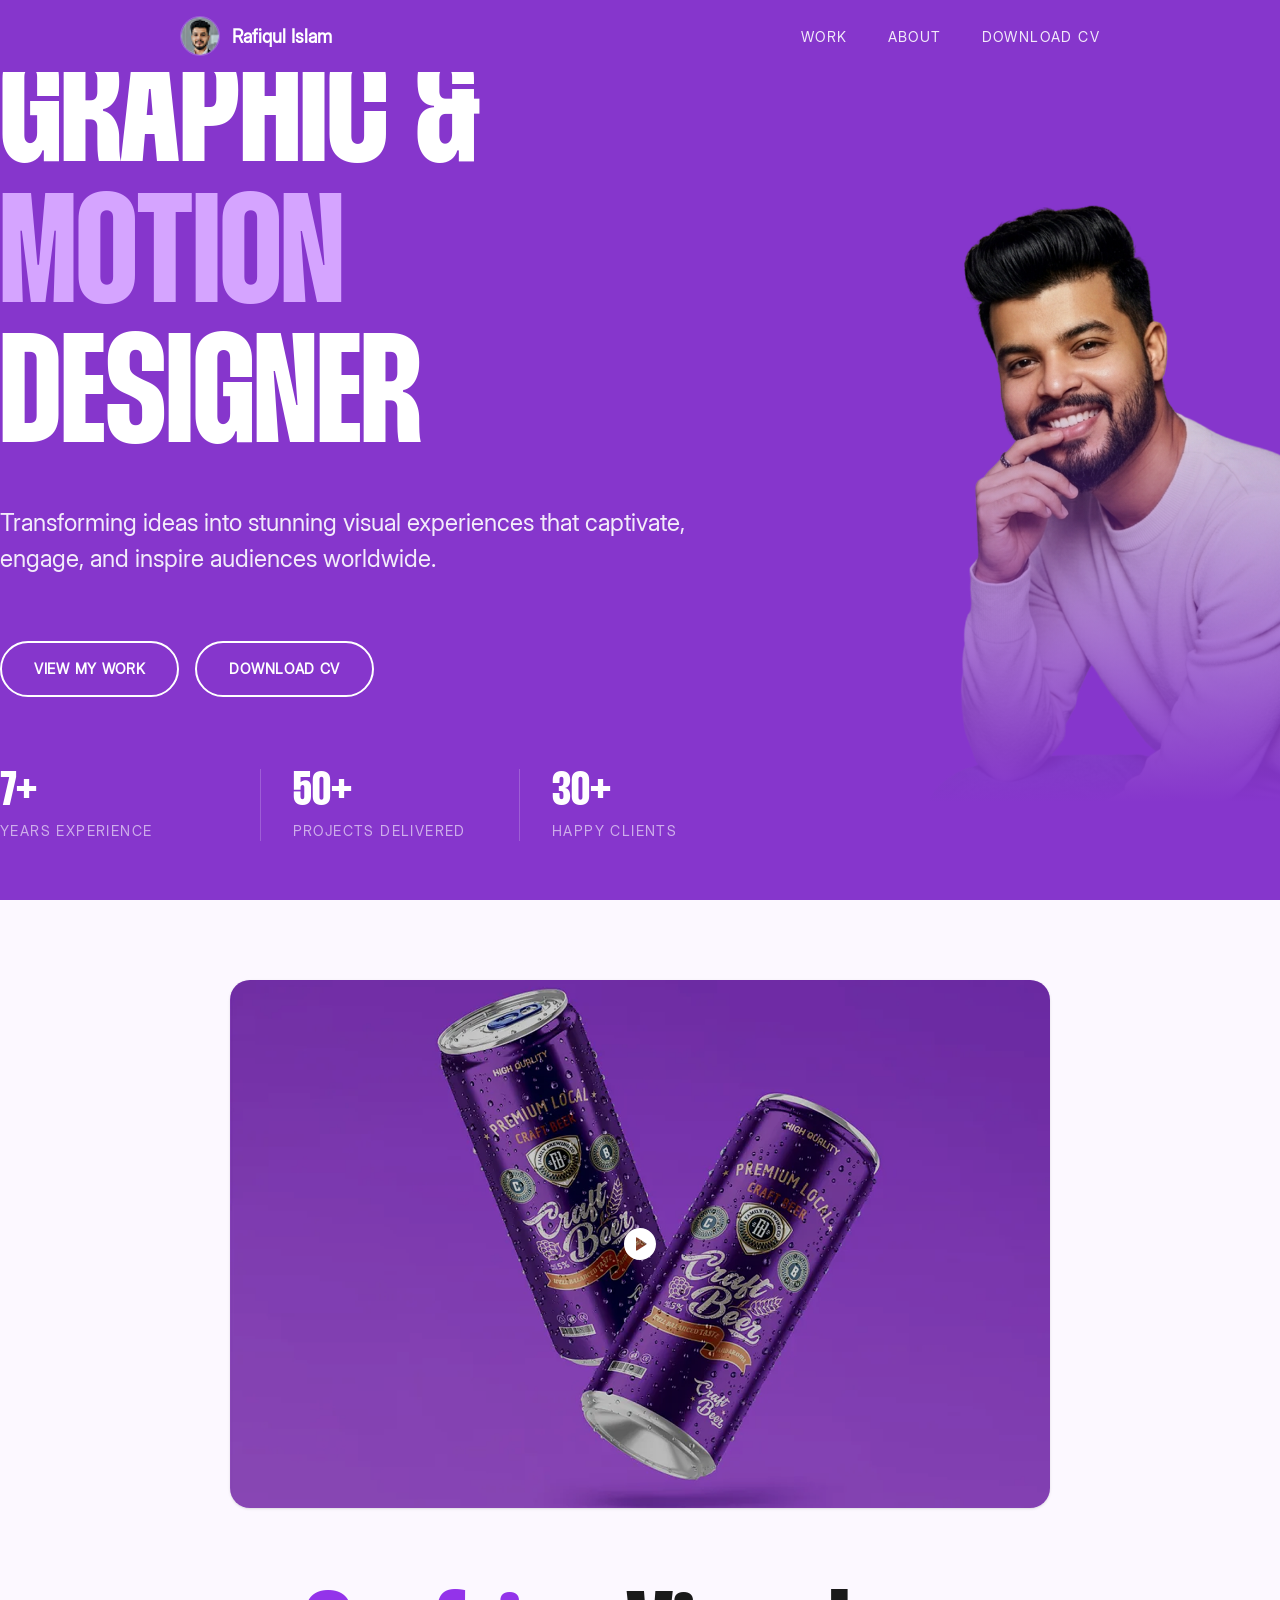
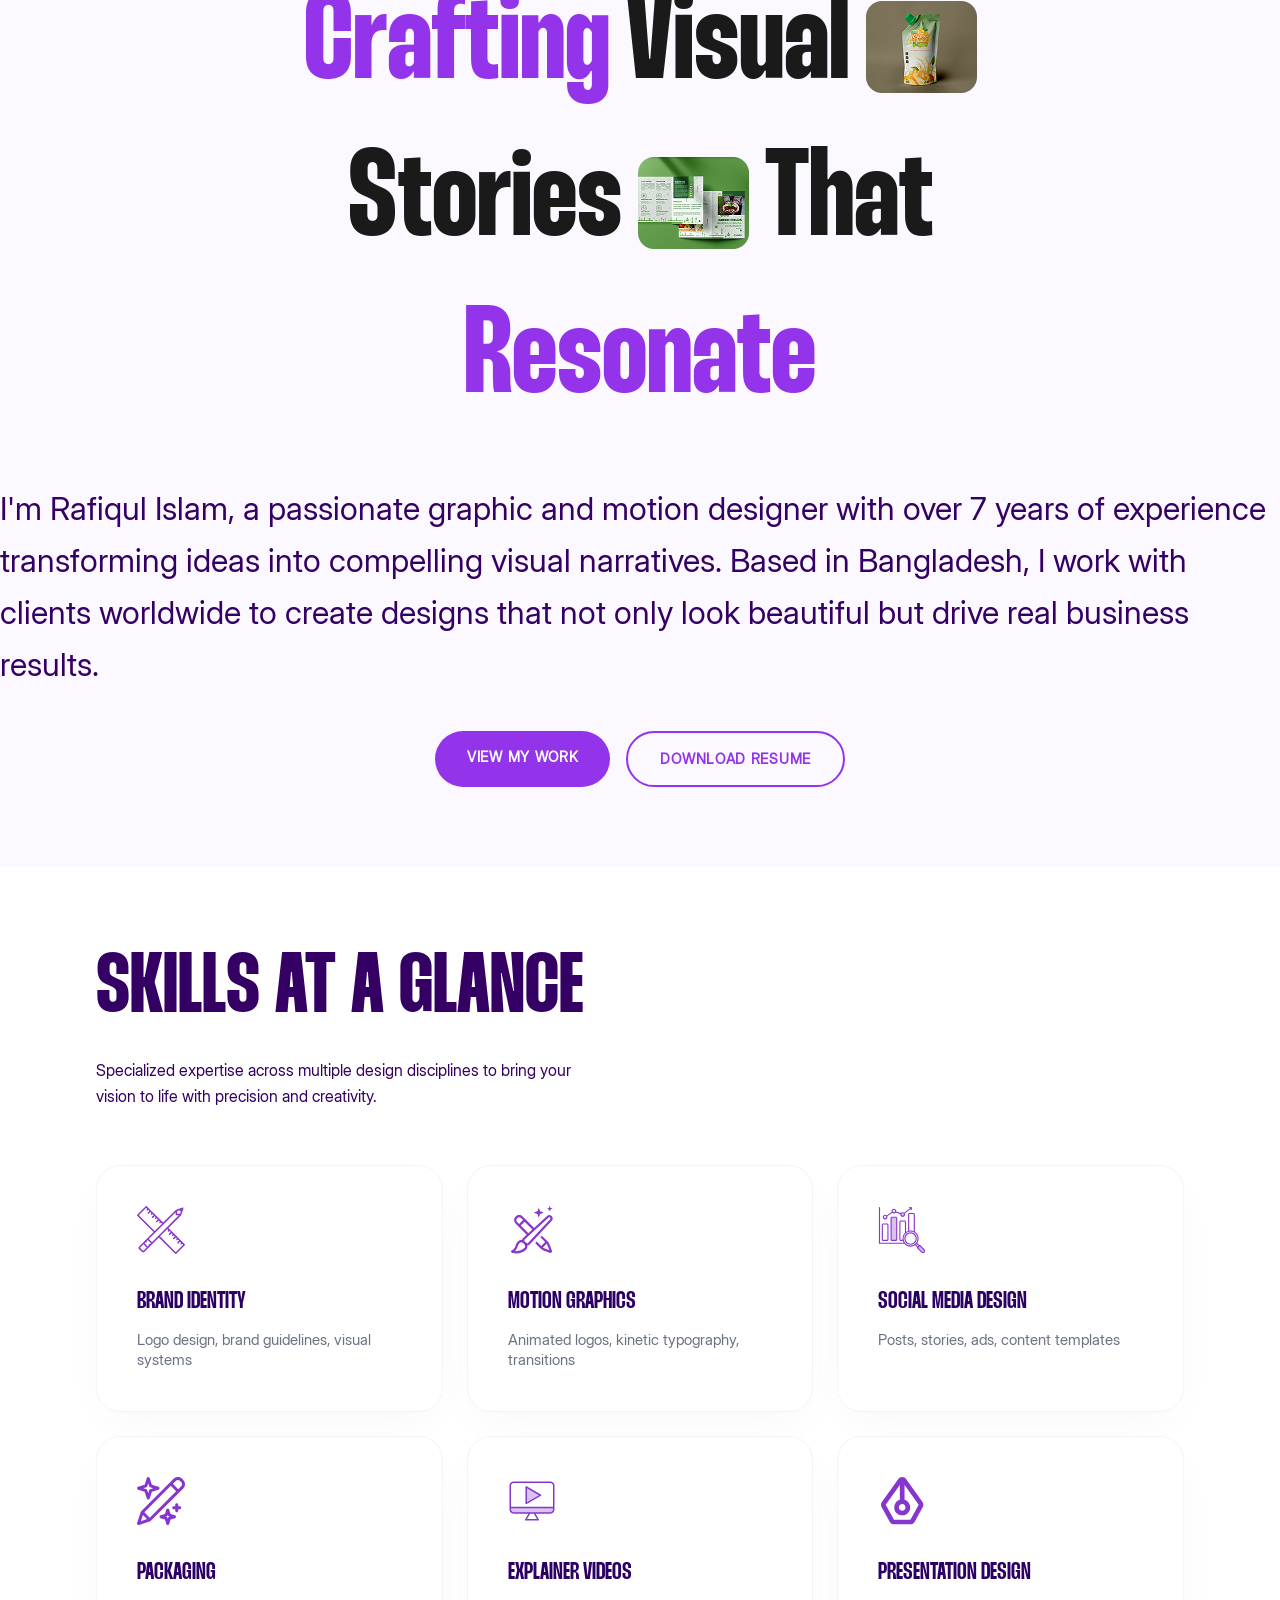
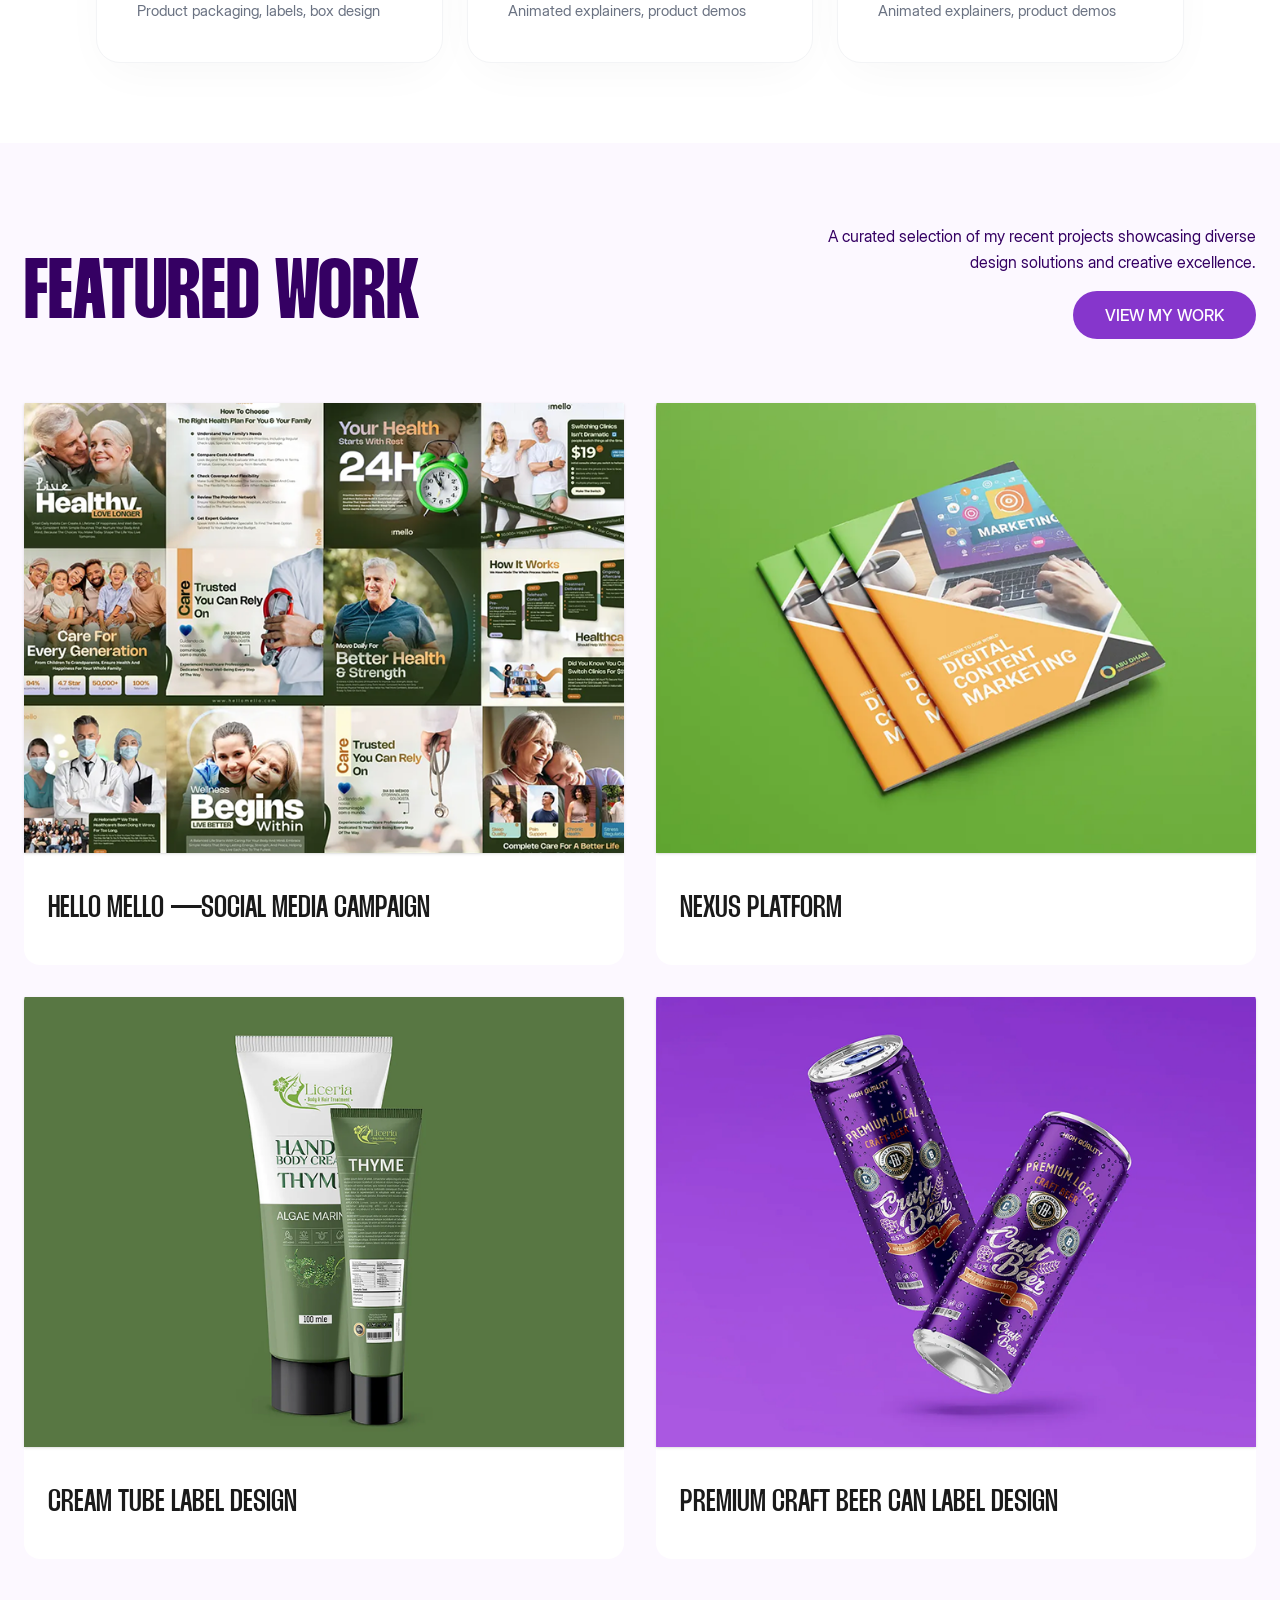
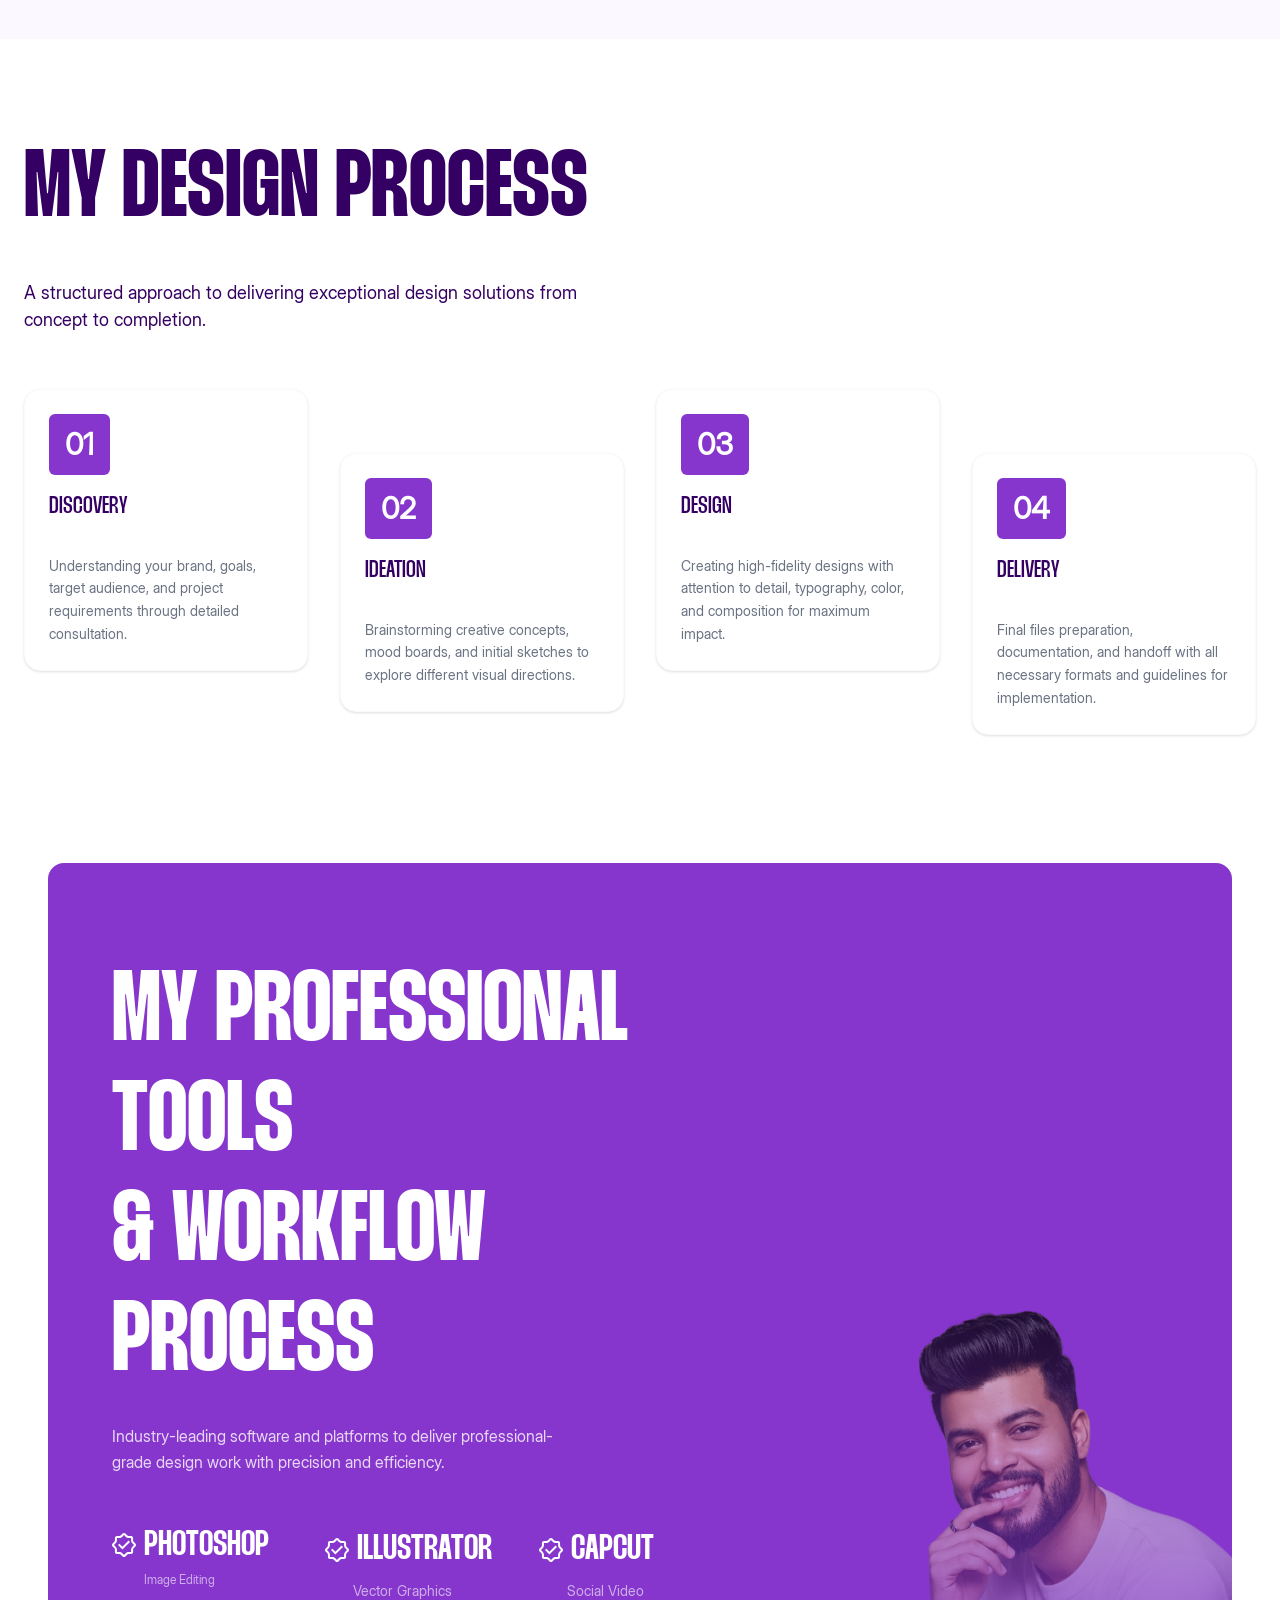
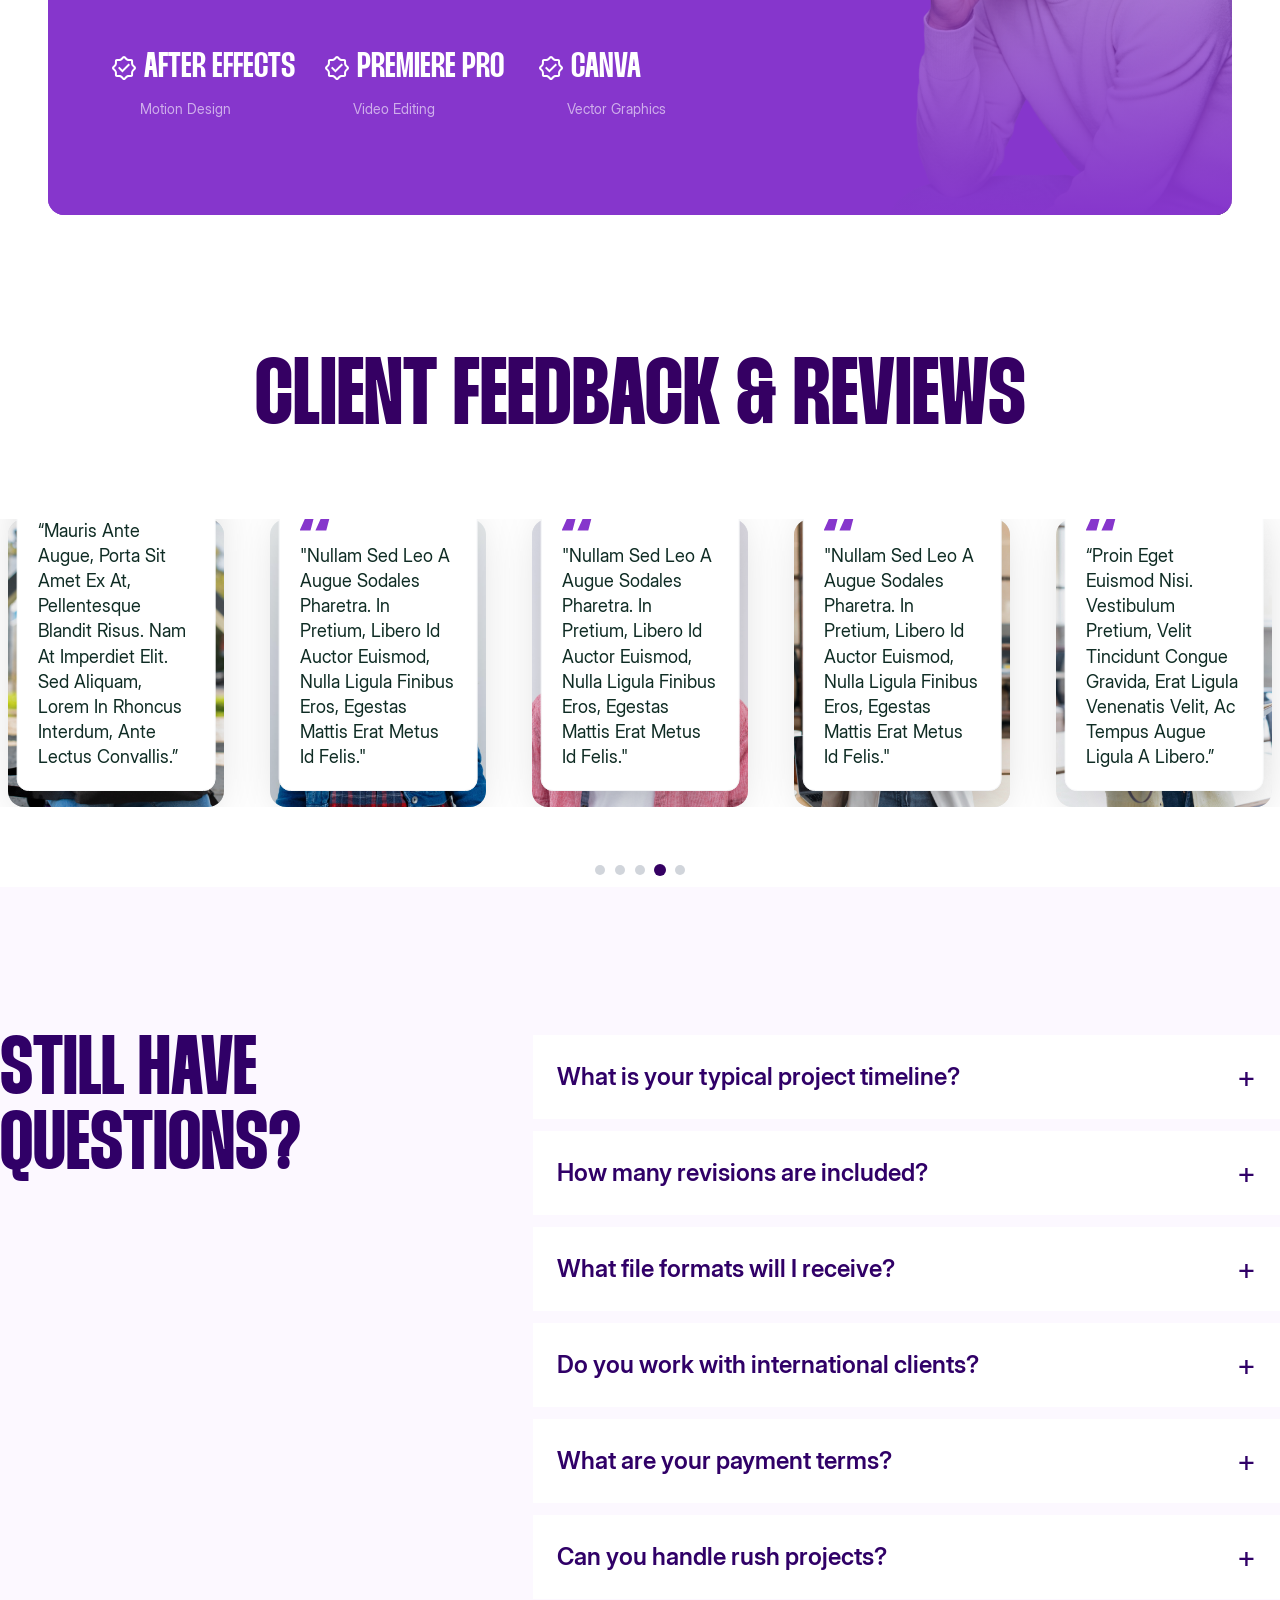
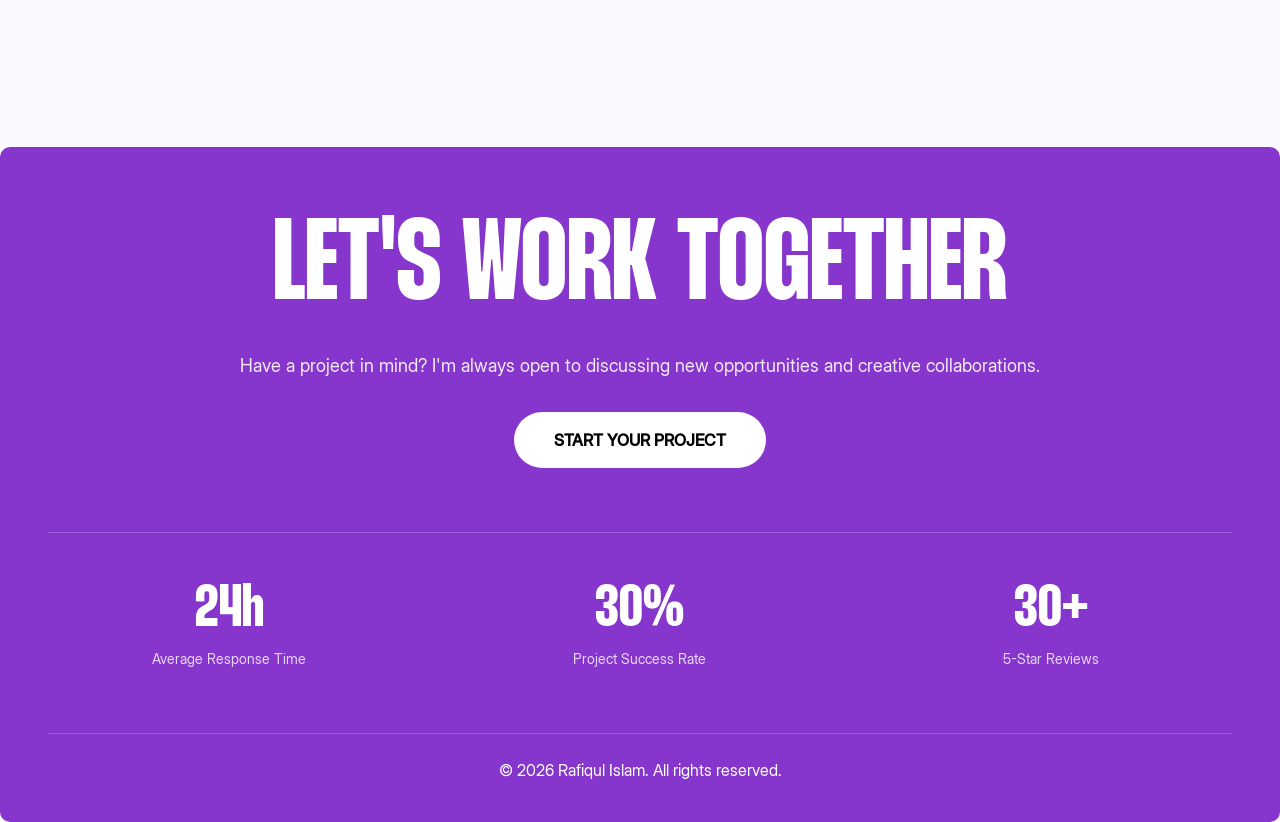
==== commit abb767b2: "home page and half of the  project page done" ====
--- a/index.html
+++ b/index.html
@@ -8,86 +8,89 @@
     <link rel="stylesheet" href="assets/css/style.css">
     <link rel="stylesheet"
         href="https://fonts.googleapis.com/css2?family=Barlow+Condensed:wght@700;800&family=Barlow:wght@400;500;600&display=swap">
+    <link rel="stylesheet" href="https://cdn.jsdelivr.net/npm/@splidejs/splide@4.1.4/dist/css/splide.min.css">
+
+    <script src="https://cdn.jsdelivr.net/npm/@splidejs/splide@4.1.4/dist/js/splide.min.js"></script>
 </head>
 
 <body>
 
-    <div class="px-4 py-6">
-        <nav id="navbar"
-            class="fixed top-0 left-0 right-0 z-50 flex items-center flex items-center justify-between p-4 md:px-45 md:py-4 bg-[#8636CC]">
-            <div class="container mx-auto px-6 md:px-0 flex items-center justify-between">
-                <a href="index.html" class="flex items-center gap-3 shrink-0 group">
-                    <div class="w-10 h-10 rounded-full overflow-hidden border border-white/20">
-                        <img src="assets/images/nav-img.png" alt="Rafiqul Islam" class="w-full h-full object-cover" />
-                    </div>
-                    <span class="text-[18px] font-semibold text-white font-['Inter_Display',sans-serif]">
-                        Rafiqul Islam
-                    </span>
-                </a>
-
-                <div class="flex items-center gap-10">
-                    <ul class="hidden md:flex items-center gap-10 list-none">
-                        <li>
-                            <a href="work.html"
-                                class="text-[14px] font-medium text-white/90 hover:text-white uppercase tracking-widest font-['Inter_Display',sans-serif] transition-all">
-                                Work
-                            </a>
-                        </li>
-                        <li>
-                            <a href="about.html"
-                                class="text-[14px] font-medium text-white/90 hover:text-white uppercase tracking-widest font-['Inter_Display',sans-serif] transition-all">
-                                About
-                            </a>
-                        </li>
-                        <li>
-                            <a href="#"
-                                class="text-[14px] font-medium text-white/90 hover:text-white uppercase tracking-widest font-['Inter_Display',sans-serif] transition-all">
-                                Download CV
-                            </a>
-                        </li>
-                    </ul>
-
-                    <button id="hamburger"
-                        class="md:hidden flex flex-col justify-center items-center gap-[5px] w-8 h-8 focus:outline-none">
-                        <span id="ham1" class="block w-6 h-[2px] bg-white transition-all duration-300"></span>
-                        <span id="ham2" class="block w-6 h-[2px] bg-white transition-all duration-300"></span>
-                        <span id="ham3" class="block w-4 h-[2px] bg-white transition-all duration-300 ml-auto"></span>
-                    </button>
-                </div>
-            </div>
-        </nav>
-
-        <div id="mobile-menu"
-            class="hidden flex-col gap-6 p-8 bg-[#8636CC] md:hidden z-40 fixed top-[72px] left-0 right-0 h-screen">
-            <a href="work.html"
-                class="text-white uppercase tracking-widest text-lg font-medium border-b border-white/10 pb-4">Work</a>
-            <a href="about.html"
-                class="text-white uppercase tracking-widest text-lg font-medium border-b border-white/10 pb-4">About</a>
-            <a href="#" class="text-white uppercase tracking-widest text-lg font-medium">Download CV</a>
-        </div>
+
+    <nav id="navbar"
+        class="fixed top-0 left-0 right-0 z-50 flex items-center flex items-center justify-between px-0 md:px-45 py-4 bg-[#8636CC]">
+        <div class="container mx-auto px-6 md:px-0 flex items-center justify-between">
+            <a href="index.html" class="flex items-center gap-3 shrink-0 group">
+                <div class="w-10 h-10 rounded-full overflow-hidden border border-white/20">
+                    <img src="assets/images/nav-img.png" alt="Rafiqul Islam" class="w-full h-full object-cover" />
+                </div>
+                <span class="text-[18px] font-semibold text-white font-['Inter_Display',sans-serif]">
+                    Rafiqul Islam
+                </span>
+            </a>
+
+            <div class="flex items-center gap-10">
+                <ul class="hidden md:flex items-center gap-10 list-none">
+                    <li>
+                        <a href="work.html"
+                            class="text-[14px] font-medium text-white/90 hover:text-white uppercase tracking-widest font-['Inter_Display',sans-serif] transition-all">
+                            Work
+                        </a>
+                    </li>
+                    <li>
+                        <a href="about.html"
+                            class="text-[14px] font-medium text-white/90 hover:text-white uppercase tracking-widest font-['Inter_Display',sans-serif] transition-all">
+                            About
+                        </a>
+                    </li>
+                    <li>
+                        <a href="#"
+                            class="text-[14px] font-medium text-white/90 hover:text-white uppercase tracking-widest font-['Inter_Display',sans-serif] transition-all">
+                            Download CV
+                        </a>
+                    </li>
+                </ul>
+
+                <button id="hamburger"
+                    class="md:hidden flex flex-col justify-center items-center gap-[5px] w-8 h-8 focus:outline-none">
+                    <span id="ham1" class="block w-6 h-[2px] bg-white transition-all duration-300"></span>
+                    <span id="ham2" class="block w-6 h-[2px] bg-white transition-all duration-300"></span>
+                    <span id="ham3" class="block w-4 h-[2px] bg-white transition-all duration-300 ml-auto"></span>
+                </button>
+            </div>
+        </div>
+    </nav>
+
+    <div id="mobile-menu"
+        class="hidden flex-col gap-6 p-8 bg-[#8636CC] md:hidden z-40 fixed top-[72px] left-0 right-0 h-screen">
+        <a href="work.html"
+            class="text-white uppercase tracking-widest text-lg font-medium border-b border-white/10 pb-4">Work</a>
+        <a href="about.html"
+            class="text-white uppercase tracking-widest text-lg font-medium border-b border-white/10 pb-4">About</a>
+        <a href="#" class="text-white uppercase tracking-widest text-lg font-medium">Download CV</a>
     </div>
+
 
 
     <!-- Hero -->
     <section class="bg-[#8636CC] flex items-center overflow-hidden">
         <div class="container mx-auto min-h-screen flex items-center justify-center p-4 sm:p-8 md:p-0">
-            <div class="grid grid-cols-12 gap-0 items-center flex-grow">
+            <div class="grid grid-cols-12 gap-0 items-center flex-grow pt-16 md:pt-8">
 
                 <div class="col-span-12 lg:col-span-7 z-10 space-y-8">
                     <div class="md:pb-[32px]">
                         <h1
-                            class=" font-thunder text-white text-[90px] md:text-[156px] font-black leading-[0.9] uppercase pb-[32px]">
+                            class="font-thunder-bold text-white text-[90px] md:text-[156px] font-black leading-[0.9] uppercase pb-[32px]">
                             Graphic & <br><span class="text-[#D5A4FF]">Motion</span> Designer
                         </h1>
-                        <p class="text-white/90 text-[24px]">
+                        <p class="font-inter-display text-white/90 text-[24px]">
                             Transforming ideas into stunning visual experiences that captivate, engage, and inspire
                             audiences worldwide.
                         </p>
                     </div>
 
-                    <div class="flex flex-wrap gap-4 pb-[46px]">
+                    <div class="flex flex-wrap gap-4 pb-[40px]">
                         <a href="#"
-                            class="bg-white text-[#8636CC] px-8 py-4 rounded-full font-bold uppercase tracking-wider text-sm hover:bg-opacity-90 transition-all">
+                            class="border-2 border-white text-white px-8 py-4 rounded-full font-bold uppercase tracking-wider text-sm hover:bg-white hover:text-[#8636CC] transition-all">
                             View My Work
                         </a>
                         <a href="#"
@@ -96,26 +99,34 @@
                         </a>
                     </div>
 
-                    <div class="grid grid-cols-3 gap-8 max-w-3xl">
+                    <div class="grid grid-cols-3 gap-3 md:gap-8 max-w-3xl pb-0 md:pb-[40px]">
                         <div class="flex flex-col">
-                            <span class="text-white text-4xl md:text-5xl font-bold">07+</span>
+                            <span class="font-thunder-bold text-white text-4xl md:text-5xl">
+                                <span class="counter" data-target="7">0</span>+
+                            </span>
                             <span class="text-white/60 text-xs md:text-sm uppercase tracking-widest mt-1">Years
                                 Experience</span>
                         </div>
-                        <div class="flex flex-col border-l border-white/20 pl-8">
-                            <span class="text-white text-4xl md:text-5xl font-bold">50+</span>
+
+                        <div class="flex flex-col border-l border-white/20 pl-6 md:pl-8">
+                            <span class="font-thunder-bold text-white text-4xl md:text-5xl">
+                                <span class="counter" data-target="50">0</span>+
+                            </span>
                             <span class="text-white/60 text-xs md:text-sm uppercase tracking-widest mt-1">Projects
                                 Delivered</span>
                         </div>
+
                         <div class="flex flex-col border-l border-white/20 pl-8">
-                            <span class="text-white text-4xl md:text-5xl font-bold">30+</span>
+                            <span class="font-thunder-bold text-white text-4xl md:text-5xl">
+                                <span class="counter" data-target="30">0</span>+
+                            </span>
                             <span class="text-white/60 text-xs md:text-sm uppercase tracking-widest mt-1">Happy
                                 Clients</span>
                         </div>
                     </div>
                 </div>
 
-                <div class="col-span-12 lg:col-span-5 flex items-end -mr-43 relative">
+                <div class="col-span-12 lg:col-span-5 mr-0 md:-mr-40 relative">
                     <img src="assets/images/hero-profile.png" alt="Rafiqul Islam"
                         class="w-full aspect-1072/1040 object-cover" />
                     <div class="hero-gradient absolute inset-0 pointer-events-none">
@@ -139,27 +150,27 @@
                     class="absolute inset-0 flex items-center justify-center bg-black/20 group-hover:bg-black/40 transition-all duration-300"
                     id="play-button">
                     <div
-                        class="w-full max-w-[32px] rounded-full flex items-center justify-center shadow-xl transform group-hover:scale-102 transition-transform">
-                        <img class="w-full aspect-32/32" src="assets/images/home-img7.svg" alt="Play Icon">
+                        class="w-full max-w-[32px] rounded-full flex items-center justify-center shadow-xl transform group-hover:scale-102 transition-transform cursor-pointer">
+                        <img class="w-full aspect-35/35" src="assets/images/home-img7.svg" alt="Play Icon">
                     </div>
                 </button>
             </div>
 
             <div class="mb-8 p-4">
                 <h2
-                    class="font-thunder px-25 text-[56px] md:text-[124px] font-black justify-center items-center flex flex-wrap gap-x-4 gap-y-2 leading-[1.2]">
+                    class="font-thunder-bold px-0 md:px-[250px] text-[56px] md:text-[124px] justify-center items-center flex flex-wrap gap-x-3 md:gap-x-4 md:gap-y-2 leading-[1.2]">
                     <span class="text-[#9333EA]">Crafting</span>
                     <span class="text-[#1A1A1A]">Visual</span>
-                    <img src="assets/images/home-img2.png" alt="Icon" class="w-auto rounded-lg">
+                    <img src="assets/images/home-img2.png" alt="Icon" class="w-[40px] md:w-auto rounded-lg">
                     <span class="text-[#1A1A1A]">Stories</span>
-                    <img src="assets/images/home-img3.png" alt="Icon" class="w-auto rounded-lg">
+                    <img src="assets/images/home-img3.png" alt="Icon" class="w-[40px] md:w-auto rounded-lg">
                     <span class="text-[#1A1A1A]">That</span>
                     <span class="text-[#9333EA]">Resonate</span>
                 </h2>
             </div>
 
             <div class="mb-10 justify-center items-center flex flex-wrap">
-                <p class="text-[#350063] text-[18px] md:text-[32px]">
+                <p class="inter-display text-[#350063] text-[18px] md:text-[32px] leading-relaxed">
                     I'm Rafiqul Islam, a passionate graphic and motion designer with over 7 years of experience
                     transforming ideas into compelling visual narratives. Based in Bangladesh, I work with clients
                     worldwide to create designs that not only look beautiful but drive real business results.
@@ -168,11 +179,11 @@
 
             <div class="flex flex-wrap justify-center gap-4">
                 <a href="#"
-                    class=" text-center bg-[#9333EA] hover:bg-[#7e22ce] text-white w-full md:w-auto px-8 py-4 rounded-full font-semibold uppercase text-sm tracking-wider transition-all">
+                    class="inter-display-medium text-center bg-[#9333EA] hover:bg-[#7e22ce] text-white w-full md:w-auto px-8 py-4 rounded-full font-semibold uppercase text-sm tracking-wider transition-all">
                     View My Work
                 </a>
                 <a href="#"
-                    class="text-center border-2 border-[#9333EA] text-[#9333EA] hover:bg-[#9333EA] hover:text-white w-full md:w-auto px-8 py-4 rounded-full font-semibold uppercase text-sm tracking-wider transition-all">
+                    class="inter-display-medium text-center border-2 border-[#9333EA] text-[#9333EA] hover:bg-[#9333EA] hover:text-white w-full md:w-auto px-8 py-4 rounded-full font-semibold uppercase text-sm tracking-wider transition-all">
                     Download Resume
                 </a>
             </div>
@@ -180,14 +191,15 @@
     </section>
 
     <!-- Skills at a Glance -->
-    <section class="bg-white py-10 md:py-20 px-6 md:px-12 lg:px-24">
+    <section class="bg-white py-0 md:py-20 px-6 md:px-12 lg:px-24">
         <div class="container mx-auto">
             <div class="mb-14">
                 <h2
-                    class="text-[#350063] text-[56px] md:text-[96px] font-black uppercase tracking-tight leading-none mb-6">
+                    class="font-thunder-bold text-[#350063] text-[46px] md:text-[86px] font-black uppercase leading-none mb-6">
                     Skills at a Glance
                 </h2>
-                <p class="text-[#350063] max-w-lg text-sm md:text-[16px] leading-relaxed font-medium">
+                <p
+                    class="font-inter-display text-[#350063] max-w-lg text-sm md:text-[16px] leading-relaxed font-medium">
                     Specialized expertise across multiple design disciplines to bring your vision to life with precision
                     and creativity.
                 </p>
@@ -199,8 +211,10 @@
                     <div class="mb-8">
                         <img src="assets/images/home-img1.svg" alt="Brand Identity" class="w-12 h-12 object-contain">
                     </div>
-                    <h3 class="text-[#2D0066] text-2xl font-black uppercase mb-3 tracking-wide">Brand Identity</h3>
-                    <p class="text-gray-500 text-[15px] leading-snug">Logo design, brand guidelines, visual systems</p>
+                    <h3 class="font-thunder-semi-bold text-[#2D0066] text-2xl font-black uppercase mb-3">Brand
+                        Identity</h3>
+                    <p class="font-inter-display text-gray-500 text-[15px] leading-snug">Logo design, brand guidelines,
+                        visual systems</p>
                 </div>
 
                 <div
@@ -208,8 +222,11 @@
                     <div class="mb-8">
                         <img src="assets/images/home-img2.svg" alt="Motion Graphics" class="w-12 h-12 object-contain">
                     </div>
-                    <h3 class="text-[#2D0066] text-2xl font-black uppercase mb-3 tracking-wide">Motion Graphics</h3>
-                    <p class="text-gray-500 text-[15px] leading-snug">Animated logos, kinetic typography, transitions
+                    <h3 class="font-thunder-semi-bold text-[#2D0066] text-2xl font-black uppercase mb-3">Motion
+                        Graphics</h3>
+                    <p class="font-inter-display text-gray-500 text-[15px] leading-snug">Animated logos, kinetic
+                        typography,
+                        transitions
                     </p>
                 </div>
 
@@ -218,8 +235,10 @@
                     <div class="mb-8">
                         <img src="assets/images/home-img3.svg" alt="Social Media" class="w-12 h-12 object-contain">
                     </div>
-                    <h3 class="text-[#2D0066] text-2xl font-black uppercase mb-3 tracking-wide">Social Media Design</h3>
-                    <p class="text-gray-500 text-[15px] leading-snug">Posts, stories, ads, content templates</p>
+                    <h3 class="font-thunder-semi-bold text-[#2D0066] text-2xl font-black uppercase mb-3">Social
+                        Media Design</h3>
+                    <p class="font-inter-display text-gray-500 text-[15px] leading-snug">Posts, stories, ads, content
+                        templates</p>
                 </div>
 
                 <div
@@ -227,8 +246,10 @@
                     <div class="mb-8">
                         <img src="assets/images/home-img4.svg" alt="Packaging" class="w-12 h-12 object-contain">
                     </div>
-                    <h3 class="text-[#2D0066] text-2xl font-black uppercase mb-3 tracking-wide">Packaging</h3>
-                    <p class="text-gray-500 text-[15px] leading-snug">Product packaging, labels, box design</p>
+                    <h3 class="font-thunder-semi-bold text-[#2D0066] text-2xl font-black uppercase mb-3">
+                        Packaging</h3>
+                    <p class="font-inter-display text-gray-500 text-[15px] leading-snug">Product packaging, labels, box
+                        design</p>
                 </div>
 
                 <div
@@ -236,18 +257,25 @@
                     <div class="mb-8">
                         <img src="assets/images/home-img5.svg" alt="Explainer Videos" class="w-12 h-12 object-contain">
                     </div>
-                    <h3 class="text-[#2D0066] text-2xl font-black uppercase mb-3 tracking-wide">Explainer Videos</h3>
-                    <p class="text-gray-500 text-[15px] leading-snug">Animated explainers, product demos</p>
+                    <h3 class="font-thunder-semi-bold text-[#2D0066] text-2xl font-black uppercase mb-3">
+                        Explainer Videos</h3>
+                    <p class="font-inter-display text-gray-500 text-[15px] leading-snug">Animated explainers, product
+                        demos
+                    </p>
                 </div>
 
                 <div
                     class="bg-white border border-gray-100 p-6 md:p-10 rounded-[24px] shadow-[0_15px_50px_-12px_rgba(0,0,0,0.04)] hover:shadow-lg transition-all duration-300 flex flex-col items-start">
-                    <div class="mb-8">
+                    <div class="mb-0 md:mb-8">
                         <img src="assets/images/home-img6.svg" alt="Presentation Design"
                             class="w-12 h-12 object-contain">
                     </div>
-                    <h3 class="text-[#2D0066] text-2xl font-black uppercase mb-3 tracking-wide">Presentation Design</h3>
-                    <p class="text-gray-500 text-[15px] leading-snug">Animated explainers, product demos</p>
+                    <h3 class="font-thunder-semi-bold text-[#2D0066] text-2xl font-black uppercase mb-3">Presentation
+                        Design
+                    </h3>
+                    <p class="font-inter-display text-gray-500 text-[15px] leading-snug">Animated explainers, product
+                        demos
+                    </p>
                 </div>
             </div>
         </div>
@@ -255,22 +283,22 @@
 
 
     <!-- Featured Work -->
-    <section class="bg-[#FCF8FF] py-10 md:py-20 px-6">
+    <section class="bg-[#FCF8FF] py-10 md:py-20 px-4 md:px-6">
         <div class="container mx-auto">
 
             <div class="flex flex-col md:flex-row md:justify-between md:items-end gap-6 mb-16">
                 <h2
-                    class="text-[#350063] text-[56px] md:text-[96px] font-black uppercase leading-none tracking-tighter pt-0">
+                    class="font-thunder-bold text-[#350063] text-[46px] md:text-[86px] font-black uppercase leading-none pt-0">
                     Featured Work
                 </h2>
 
                 <div class="flex flex-col items-start md:items-end gap-4 max-w-md">
-                    <p class="text-[#350063] text-[16px] font-medium leading-relaxed md:text-right">
+                    <p class="font-inter-display text-[#350063] text-[16px] leading-relaxed md:text-right">
                         A curated selection of my recent projects showcasing diverse design solutions and creative
                         excellence.
                     </p>
                     <a href="#"
-                        class="bg-[#8636CC] hover:bg-[#7e22ce] text-white px-8 py-3 rounded-full text-sm font-bold uppercase tracking-wider transition-all">
+                        class="font-inter-display-medium bg-[#8636CC] hover:bg-[#7e22ce] text-white px-8 py-3 rounded-full text-[16px] uppercase transition-all">
                         View My Work
                     </a>
                 </div>
@@ -284,7 +312,7 @@
                             class="w-full aspect-[4/3] object-cover transition-transform duration-500 group-hover:scale-105">
                     </div>
                     <h3
-                        class="text-[#1A1A1A] text-[18px] md:text-[32px] font-black uppercase tracking-tight px-[24px] py-[32px]">
+                        class="font-thunder-medium text-[#1A1A1A] text-[18px] md:text-[32px] uppercase px-[24px] py-[32px]">
                         Hello Mello — Social Media Campaign
                     </h3>
                 </a>
@@ -295,7 +323,7 @@
                             class="w-full aspect-[4/3] object-cover transition-transform duration-500 group-hover:scale-105">
                     </div>
                     <h3
-                        class="text-[#1A1A1A] text-[18px] md:text-[32px] font-black uppercase tracking-tight px-[24px] py-[32px]">
+                        class="font-thunder-medium text-[#1A1A1A] text-[18px] md:text-[32px] uppercase px-[24px] py-[32px]">
                         Nexus Platform
                     </h3>
                 </a>
@@ -306,7 +334,7 @@
                             class="w-full aspect-[4/3] object-cover transition-transform duration-500 group-hover:scale-105">
                     </div>
                     <h3
-                        class="text-[#1A1A1A] text-[18px] md:text-[32px] font-black uppercase tracking-tight px-[24px] py-[32px]">
+                        class="font-thunder-medium text-[#1A1A1A] text-[18px] md:text-[32px] uppercase px-[24px] py-[32px]">
                         Cream Tube Label Design
                     </h3>
                 </a>
@@ -317,7 +345,7 @@
                             class="w-full aspect-[4/3] object-cover transition-transform duration-500 group-hover:scale-105">
                     </div>
                     <h3
-                        class="text-[#1A1A1A] text-[18px] md:text-[32px] font-black uppercase tracking-tight px-[24px] py-[32px]">
+                        class="font-thunder-medium text-[#1A1A1A] text-[18px] md:text-[32px] uppercase px-[24px] py-[32px]">
                         Premium Craft Beer Can Label Design
                     </h3>
                 </a>
@@ -330,15 +358,14 @@
 
     <!-- My Design Process -->
 
-    <section class="py-20 px-6">
+    <section class="py-10 md:py-20 px-4 md:px-6">
         <div class="container mx-auto">
 
-            <div class="mb-14">
-                <h2
-                    class="text-[#350063] text-[56px] md:text-[96px] font-black uppercase leading-none tracking-tighter mb-4">
+            <div class="pb-8 md:pb-14">
+                <h2 class="font-thunder-bold text-[#350063] text-[46px] md:text-[96px] uppercase pb-4">
                     My Design Process
                 </h2>
-                <p class="text-[#350063] text-[18px] font-normal max-w-xl">
+                <p class="font-inter-display text-[#350063] text-[18px] max-w-xl">
                     A structured approach to delivering exceptional design solutions from concept to completion.
                 </p>
             </div>
@@ -350,8 +377,8 @@
                     <span class="bg-[#8636CC] text-white text-[30px] font-bold px-4 py-2 rounded-md">
                         01
                     </span>
-                    <h3 class="text-[#350063] text-2xl font-black uppercase tracking-tight">Discovery</h3>
-                    <p class="text-gray-500 text-sm leading-relaxed">
+                    <h3 class="font-thunder-medium text-[#350063] text-2xl uppercase mb-4">Discovery</h3>
+                    <p class="font-inter-display text-gray-500 text-sm leading-relaxed">
                         Understanding your brand, goals, target audience, and project requirements through detailed
                         consultation.
                     </p>
@@ -362,8 +389,8 @@
                     <span class="bg-[#8636CC] text-white text-[30px] font-bold px-4 py-2 rounded-md">
                         02
                     </span>
-                    <h3 class="text-[#350063] text-2xl font-black uppercase mb-4 tracking-tight">Ideation</h3>
-                    <p class="text-gray-500 text-sm leading-relaxed">
+                    <h3 class="font-thunder-medium text-[#350063] text-2xl uppercase mb-4">Ideation</h3>
+                    <p class="font-inter-display text-gray-500 text-sm leading-relaxed">
                         Brainstorming creative concepts, mood boards, and initial sketches to explore different visual
                         directions.
                     </p>
@@ -374,8 +401,8 @@
                     <span class="bg-[#8636CC] text-white text-[30px] font-bold px-4 py-2 rounded-md">
                         03
                     </span>
-                    <h3 class="text-[#350063] text-2xl font-black uppercase mb-4 tracking-tight">Design</h3>
-                    <p class="text-gray-500 text-sm leading-relaxed">
+                    <h3 class="font-thunder-medium text-[#350063] text-2xl uppercase mb-4">Design</h3>
+                    <p class="font-inter-display text-gray-500 text-sm leading-relaxed">
                         Creating high-fidelity designs with attention to detail, typography, color, and composition for
                         maximum impact.
                     </p>
@@ -386,8 +413,8 @@
                     <span class="bg-[#8636CC] text-white text-[30px] font-bold px-4 py-2 rounded-md">
                         04
                     </span>
-                    <h3 class="text-[#350063] text-2xl font-black uppercase mb-4 tracking-tight">Delivery</h3>
-                    <p class="text-gray-500 text-sm leading-relaxed">
+                    <h3 class="font-thunder-medium text-[#350063] text-2xl uppercase mb-4">Delivery</h3>
+                    <p class="font-inter-display text-gray-500 text-sm leading-relaxed">
                         Final files preparation, documentation, and handoff with all necessary formats and guidelines
                         for implementation.
                     </p>
@@ -399,17 +426,18 @@
 
     <!-- Works Details -->
     <section class="overflow-hidden p-4 md:p-8 lg:p-12">
-        <div class="bg-[#8636CC] rounded-3xl overflow-hidden relative">
-            <div class="container mx-auto px-6 md:px-12 lg:px-16">
+        <div class="bg-[#8636CC] rounded-2xl overflow-hidden relative">
+            <div class="container mx-auto px-4 md:px-12 lg:px-16">
                 <div class="grid grid-cols-12 items-center">
 
                     <div class="col-span-12 lg:col-span-7 z-10 pt-12 md:pt-20 lg:pt-24 pb-0 lg:pb-24">
                         <h2
-                            class="text-white text-[35px] md:text-[60px] lg:text-[72px] font-black leading-[1.1] uppercase mb-6">
+                            class="font-thunder-bold text-white text-[35px] md:text-[60px] lg:text-[100px] leading-[1.1] uppercase mb-6">
                             My Professional Tools <br class="hidden md:block"> & Workflow Process
                         </h2>
 
-                        <p class="text-white/80 text-sm md:text-base max-w-md mb-8 lg:mb-12 leading-relaxed">
+                        <p
+                            class="font-inter-display text-white/80 text-sm md:text-base max-w-md mb-8 lg:mb-12 leading-relaxed">
                             Industry-leading software and platforms to deliver professional-grade design work with
                             precision and efficiency.
                         </p>
@@ -424,39 +452,51 @@
                             </div>
                         </div>
 
-                        <div class="grid grid-cols-2 md:grid-cols-3 gap-y-10 gap-x-6 pb-12 lg:pb-0">
+                        <div class="grid grid-cols-2 md:grid-cols-3 gap-y-10 gap-x-5 md:gap-x-6 pb-12 lg:pb-0">
                             <div class="space-y-1">
                                 <div class="flex items-center gap-2">
-                                    <img src="assets/images/workflow1.svg" alt="icon" class="w-5 h-5">
+                                    <img src="assets/images/workflow1.svg" alt="icon"
+                                        class="w-4 h-4 md:w-6 md:h-6 object-contain text-white">
+
                                     <span
-                                        class="text-white font-bold uppercase tracking-wider text-base md:text-lg">Photoshop</span>
+                                        class="font-thunder-semi-bold text-white uppercase text-[24px] md:text-[36px] leading-tight">
+                                        Photoshop
+                                    </span>
                                 </div>
-                                <p class="text-white/60 text-xs md:text-sm ml-7">Image Editing</p>
+                                <p class="text-white/60 text-[10px] md:text-xs ml-6 md:ml-8">
+                                    Image Editing
+                                </p>
                             </div>
 
                             <div class="space-y-1">
                                 <div class="flex items-center gap-2">
-                                    <img src="assets/images/workflow1.svg" alt="icon" class="w-5 h-5">
+                                    <img src="assets/images/workflow1.svg" alt="icon"
+                                        class="w-4 h-4 md:w-6 md:h-6 object-contain text-white">
+
                                     <span
-                                        class="text-white font-bold uppercase tracking-wider text-base md:text-lg">Illustrator</span>
+                                        class="font-thunder-semi-bold text-white font-bold uppercase text-[24px] md:text-[36px]">Illustrator</span>
                                 </div>
                                 <p class="text-white/60 text-xs md:text-sm ml-7">Vector Graphics</p>
                             </div>
 
                             <div class="space-y-1">
                                 <div class="flex items-center gap-2">
-                                    <img src="assets/images/workflow1.svg" alt="icon" class="w-5 h-5">
+                                    <img src="assets/images/workflow1.svg" alt="icon"
+                                        class="w-4 h-4 md:w-6 md:h-6 object-contain text-white">
+
                                     <span
-                                        class="text-white font-bold uppercase tracking-wider text-base md:text-lg">Capcut</span>
+                                        class="font-thunder-semi-bold text-white font-bold uppercase text-[24px] md:text-[36px]">Capcut</span>
                                 </div>
                                 <p class="text-white/60 text-xs md:text-sm ml-7">Social Video</p>
                             </div>
 
                             <div class="space-y-1">
                                 <div class="flex items-center gap-2">
-                                    <img src="assets/images/workflow1.svg" alt="icon" class="w-5 h-5">
+                                    <img src="assets/images/workflow1.svg" alt="icon"
+                                        class="w-4 h-4 md:w-6 md:h-6 object-contain text-white">
+
                                     <span
-                                        class="text-white font-bold uppercase tracking-wider text-base md:text-lg">After
+                                        class="font-thunder-semi-bold text-white font-bold uppercase text-[24px] md:text-[36px]">After
                                         Effects</span>
                                 </div>
                                 <p class="text-white/60 text-xs md:text-sm ml-7">Motion Design</p>
@@ -464,9 +504,11 @@
 
                             <div class="space-y-1">
                                 <div class="flex items-center gap-2">
-                                    <img src="assets/images/workflow1.svg" alt="icon" class="w-5 h-5">
+                                    <img src="assets/images/workflow1.svg" alt="icon"
+                                        class="w-4 h-4 md:w-6 md:h-6 object-contain text-white">
+
                                     <span
-                                        class="text-white font-bold uppercase tracking-wider text-base md:text-lg">Premiere
+                                        class="font-thunder-semi-bold text-white font-bold uppercase text-[24px] md:text-[36px]">Premiere
                                         Pro</span>
                                 </div>
                                 <p class="text-white/60 text-xs md:text-sm ml-7">Video Editing</p>
@@ -474,21 +516,23 @@
 
                             <div class="space-y-1">
                                 <div class="flex items-center gap-2">
-                                    <img src="assets/images/workflow1.svg" alt="icon" class="w-5 h-5">
+                                    <img src="assets/images/workflow1.svg" alt="icon"
+                                        class="w-4 h-4 md:w-6 md:h-6 object-contain text-white">
+
                                     <span
-                                        class="text-white font-bold uppercase tracking-wider text-base md:text-lg">Canva</span>
+                                        class="font-thunder-semi-bold text-white font-bold uppercase text-[24px] md:text-[36px]">Canva</span>
                                 </div>
                                 <p class="text-white/60 text-xs md:text-sm ml-7">Vector Graphics</p>
                             </div>
                         </div>
                     </div>
 
-                    <div class="hidden lg:flex col-span-5 items-end justify-end self-end">
-                        <div class="relative w-[120%] -mr-20">
+                    <div class="hidden lg:flex col-span-12 md:col-span-5 items-end justify-end self-end mr-0 md:-mr-40">
+                        <div class="relative w-full">
                             <img src="assets/images/hero-profile.png" alt="Profile"
-                                class="w-full h-auto block object-contain align-bottom" />
-                        </div>
-                        <div class="absolute inset-x-0 bottom-0 h-24 bg-gradient-to-t from-[#8636CC] to-transparent">
+                                class="w-full object-contain align-bottom" />
+                        </div>
+                        <div class="hero-gradient absolute inset-0 pointer-events-none">
                         </div>
                     </div>
 
@@ -500,97 +544,242 @@
 
 
     <!-- Client Feedback & Reviews -->
-    <section class="bg-white py-16">
-        <div class="container mx-auto px-4">
-            <h2 class="text-center text-[56px] md:text-[96px] font-black text-[#350063] uppercase tracking-tight mb-12">
+    <section id="feedback-slider" class="splide bg-white pt-8 md:pt-16 pb-10 md:pb-20" aria-label="Client Feedback">
+        <div class="container mx-auto">
+            <h2 class="font-thunder-bold text-center text-[56px] md:text-[96px] text-[#350063] uppercase pb-4 md:pb-12">
                 Client Feedback & Reviews
             </h2>
-
-            <div class="grid grid-cols-1 md:grid-cols-3 lg:grid-cols-5 gap-6 mb-10">
-
-                <div class="relative group">
-                    <div class="rounded-xl overflow-hidden aspect-[4/5] bg-gray-200">
-                        <img src="assets/images/feedback-img1.png" alt="Client 1" class="w-full h-full object-cover">
-                    </div>
-                    <div
-                        class="absolute bottom-[-20px] left-1/2 -translate-x-1/2 w-[90%] bg-white p-4 rounded-lg shadow-xl border border-gray-100">
-                        <span class="text-[#8a2be2] text-3xl leading-none font-serif block mb-1">“</span>
-                        <p class="text-[11px] leading-relaxed text-gray-700 italic">
-                            "Proin Eget Euismod Nisi. Vestibulum Pretium, Velit Tincidunt Congue Gravida, Erat Ligula
-                            Venenatis Velit, Ac Tempus Augue Ligula A Libero."
-                        </p>
-                    </div>
-                </div>
-
-                <div class="relative group">
-                    <div class="rounded-xl overflow-hidden aspect-[4/5] bg-gray-200">
-                        <img src="assets/images/feedback-img2.png" alt="Client 2" class="w-full h-full object-cover">
-                    </div>
-                    <div
-                        class="absolute bottom-[-20px] left-1/2 -translate-x-1/2 w-[90%] bg-white p-4 rounded-lg shadow-xl border border-gray-100">
-                        <span class="text-[#8a2be2] text-3xl leading-none font-serif block mb-1">“</span>
-                        <p class="text-[11px] leading-relaxed text-gray-700 italic">
-                            "Mauris Ante Augue, Porta Sit Amet Ex At, Pellentesque Blandit Risus. Nam At Imperdiet Elit.
-                            Sed Aliquam, Lorem In Rhoncus Interdum, Ante Lectus Convallis."
-                        </p>
-                    </div>
-                </div>
-
-                <div class="relative group">
-                    <div class="rounded-xl overflow-hidden aspect-[4/5] bg-gray-200">
-                        <img src="assets/images/feedback-img3.png" alt="Client 3" class="w-full h-full object-cover">
-                    </div>
-                    <div
-                        class="absolute bottom-[-20px] left-1/2 -translate-x-1/2 w-[90%] bg-white p-4 rounded-lg shadow-xl border border-gray-100">
-                        <span class="text-[#8a2be2] text-3xl leading-none font-serif block mb-1">“</span>
-                        <p class="text-[11px] leading-relaxed text-gray-700 italic">
-                            "Nullam Sed Leo A Augue Sodales Pharetra. In Pretium, Libero Id Auctor Euismod, Nulla Ligula
-                            Finibus Eros, Egestas Mattis Erat Metus Id Felis."
-                        </p>
-                    </div>
-                </div>
-
-                <div class="relative group">
-                    <div class="rounded-xl overflow-hidden aspect-[4/5] bg-gray-200">
-                        <img src="assets/images/feedback-img4.png" alt="Client 4" class="w-full h-full object-cover">
-                    </div>
-                    <div
-                        class="absolute bottom-[-20px] left-1/2 -translate-x-1/2 w-[90%] bg-white p-4 rounded-lg shadow-xl border border-gray-100">
-                        <span class="text-[#8a2be2] text-3xl leading-none font-serif block mb-1">“</span>
-                        <p class="text-[11px] leading-relaxed text-gray-700 italic">
-                            "Nullam Sed Leo A Augue Sodales Pharetra. In Pretium, Libero Id Auctor Euismod, Nulla Ligula
-                            Finibus Eros, Egestas Mattis Erat Metus Id Felis."
-                        </p>
-                    </div>
-                </div>
-
-                <div class="relative group">
-                    <div class="rounded-xl overflow-hidden aspect-[4/5] bg-gray-200">
-                        <img src="assets/images/feedback-img5.png" alt="Client 5" class="w-full h-full object-cover">
-                    </div>
-                    <div
-                        class="absolute bottom-[-20px] left-1/2 -translate-x-1/2 w-[90%] bg-white p-4 rounded-lg shadow-xl border border-gray-100">
-                        <span class="text-[#8a2be2] text-3xl leading-none font-serif block mb-1">“</span>
-                        <p class="text-[11px] leading-relaxed text-gray-700 italic">
-                            "Nullam Sed Leo A Augue Sodales Pharetra. In Pretium, Libero Id Auctor Euismod, Nulla Ligula
-                            Finibus Eros, Egestas Mattis Erat Metus Id Felis."
-                        </p>
-                    </div>
-                </div>
-
-            </div>
+        </div>
+
+        <div class="splide__track">
+            <ul class="splide__list">
+                <li class="splide__slide px-2">
+                    <div class="relative">
+                        <div class="rounded-2xl overflow-hidden bg-gray-200 aspect-[3/4]">
+                            <img src="assets/images/feedback-img1.png" alt="Client 1"
+                                class="w-full h-full object-cover">
+                        </div>
+                        <div
+                            class="absolute bottom-4 left-1/2 -translate-x-1/2 w-[92%] bg-white p-5 rounded-xl shadow-2xl border border-gray-50">
+                            <img src="assets/images/feedback-icon.svg" alt="Quote" class="w-8 mb-3">
+                            <p class="text-[14px] md:text-[18px] leading-[1.4] text-[#0F2C24] font-medium mx-">
+                                “Proin Eget Euismod Nisi. Vestibulum Pretium, Velit Tincidunt Congue Gravida, Erat
+                                Ligula Venenatis Velit, Ac Tempus Augue Ligula A Libero.”
+                            </p>
+                        </div>
+                    </div>
+                </li>
+
+                <li class="splide__slide px-2">
+                    <div class="relative">
+                        <div class="rounded-2xl overflow-hidden bg-gray-200 aspect-[3/4]">
+                            <img src="assets/images/feedback-img2.png" alt="Client 2"
+                                class="w-full h-full object-cover">
+                        </div>
+                        <div
+                            class="absolute bottom-4 left-1/2 -translate-x-1/2 w-[92%] bg-white p-5 rounded-xl shadow-2xl border border-gray-50">
+                            <img src="assets/images/feedback-icon.svg" alt="Quote" class="w-8 mb-3">
+                            <p class="text-[14px] md:text-[18px] leading-[1.4] text-[#0F2C24] font-medium">
+                                “Mauris Ante Augue, Porta Sit Amet Ex At, Pellentesque Blandit Risus. Nam At Imperdiet
+                                Elit. Sed Aliquam, Lorem In Rhoncus Interdum, Ante Lectus Convallis.”
+                            </p>
+                        </div>
+                    </div>
+                </li>
+
+                <li class="splide__slide px-2">
+                    <div class="relative">
+                        <div class="rounded-2xl overflow-hidden bg-gray-200 aspect-[3/4]">
+                            <img src="assets/images/feedback-img3.png" alt="Client 3"
+                                class="w-full h-full object-cover">
+                        </div>
+                        <div
+                            class="absolute bottom-4 left-1/2 -translate-x-1/2 w-[92%] bg-white p-5 rounded-xl shadow-2xl border border-gray-100">
+                            <img src="assets/images/feedback-icon.svg" alt="Quote" class="w-8 mb-3">
+                            <p class="text-[14px] md:text-[18px] leading-[1.4] text-[#0F2C24] font-medium">
+                                "Nullam Sed Leo A Augue Sodales Pharetra. In Pretium, Libero Id Auctor Euismod, Nulla
+                                Ligula Finibus Eros, Egestas Mattis Erat Metus Id Felis."
+                            </p>
+                        </div>
+                    </div>
+                </li>
+
+                <li class="splide__slide px-2">
+                    <div class="relative">
+                        <div class="rounded-2xl overflow-hidden bg-gray-200 aspect-[3/4]">
+                            <img src="assets/images/feedback-img5.png" alt="Client 4"
+                                class="w-full h-full object-cover">
+                        </div>
+                        <div
+                            class="absolute bottom-4 left-1/2 -translate-x-1/2 w-[92%] bg-white p-5 rounded-xl shadow-2xl border border-gray-100">
+                            <img src="assets/images/feedback-icon.svg" alt="Quote" class="w-8 mb-3">
+                            <p class="text-[14px] md:text-[18px] leading-[1.4] text-[#0F2C24] font-medium">
+                                "Nullam Sed Leo A Augue Sodales Pharetra. In Pretium, Libero Id Auctor Euismod, Nulla
+                                Ligula Finibus Eros, Egestas Mattis Erat Metus Id Felis."
+                            </p>
+                        </div>
+                    </div>
+                </li>
+
+                <li class="splide__slide px-2">
+                    <div class="relative">
+                        <div class="rounded-2xl overflow-hidden bg-gray-200 aspect-[3/4]">
+                            <img src="assets/images/feedback-img6.png" alt="Client 5"
+                                class="w-full h-full object-cover">
+                        </div>
+                        <div
+                            class="absolute bottom-4 left-1/2 -translate-x-1/2 w-[92%] bg-white p-5 rounded-xl shadow-2xl border border-gray-100">
+                            <img src="assets/images/feedback-icon.svg" alt="Quote" class="w-8 mb-3">
+                            <p class="text-[14px] md:text-[18px] leading-[1.4] text-[#0F2C24] font-medium">
+                                "Nullam Sed Leo A Augue Sodales Pharetra. In Pretium, Libero Id Auctor Euismod, Nulla
+                                Ligula Finibus Eros, Egestas Mattis Erat Metus Id Felis."
+                            </p>
+                        </div>
+                    </div>
+                </li>
+            </ul>
         </div>
     </section>
 
 
 
 
-
-
-
-
+    <section class="bg-[#FCF8FF] py-10 md:py-37">
+        <div class="container mx-auto overflow-hidden">
+            <div class="grid grid-cols-12 gap-0 items-start">
+
+                <div class="col-span-12 lg:col-span-5 px-4 md:px-0 pb-10 lg:pb-0">
+                    <h2
+                        class="font-thunder-bold text-[#300067] text-[54px] lg:text-[84px] font-black leading-[0.9] uppercase">
+                        Still Have<br>Questions?
+                    </h2>
+                </div>
+
+                <div class="col-span-12 lg:col-span-7 space-y-3">
+
+                    <details class="group bg-white transition-all duration-200">
+                        <summary class="flex justify-between items-center p-6 cursor-pointer list-none">
+                            <span class="font-inter-display-semibold text-[#300067] text-[16px] md:text-[24px]">What is
+                                your typical project
+                                timeline?</span>
+                            <span class="text-[#300067] text-3xl font-light leading-none">+</span>
+                        </summary>
+                        <div class="px-6 pb-6 text-gray-600 border-t border-gray-50 pt-4">
+                            Your answer here
+                        </div>
+                    </details>
+
+                    <details class="group bg-white transition-all duration-200">
+                        <summary class="flex justify-between items-center p-6 cursor-pointer list-none">
+                            <span class="font-inter-display-semibold text-[#300067] text-[16px] md:text-[24px]">How many
+                                revisions are included?</span>
+                            <span class="text-[#300067] text-3xl font-light leading-none">+</span>
+                        </summary>
+                        <div class="px-6 pb-6 text-gray-600 border-t border-gray-50 pt-4">
+                            Your answer here
+                        </div>
+                    </details>
+
+                    <details class="group bg-white transition-all duration-200">
+                        <summary class="flex justify-between items-center p-6 cursor-pointer list-none">
+                            <span class="font-inter-display-semibold text-[#300067] text-[16px] md:text-[24px]">What
+                                file formats will I receive?</span>
+                            <span class="text-[#300067] text-3xl font-light leading-none">+</span>
+                        </summary>
+                        <div class="px-6 pb-6 text-gray-600 border-t border-gray-50 pt-4">
+                            Your answer here
+                        </div>
+                    </details>
+
+                    <details class="group bg-white transition-all duration-200">
+                        <summary class="flex justify-between items-center p-6 cursor-pointer list-none">
+                            <span class="font-inter-display-semibold text-[#300067] text-[16px] md:text-[24px]">Do you
+                                work with international
+                                clients?</span>
+                            <span class="text-[#300067] text-3xl font-light leading-none">+</span>
+                        </summary>
+                        <div class="px-6 pb-6 text-gray-600 border-t border-gray-50 pt-4">
+                            Your answer here
+                        </div>
+                    </details>
+
+                    <details class="group bg-white transition-all duration-200">
+                        <summary class="flex justify-between items-center p-6 cursor-pointer list-none">
+                            <span class="font-inter-display-semibold text-[#300067] text-[16px] md:text-[24px]">What are
+                                your payment terms?</span>
+                            <span class="text-[#300067] text-3xl font-light leading-none">+</span>
+                        </summary>
+                        <div class="px-6 pb-6 text-gray-600 border-t border-gray-50 pt-4">
+                            Your answer here
+                        </div>
+                    </details>
+
+                    <details class="group bg-white transition-all duration-200">
+                        <summary class="flex justify-between items-center p-6 cursor-pointer list-none">
+                            <span class="font-inter-display-semibold text-[#300067] text-[16px] md:text-[24px]">Can you
+                                handle rush projects?</span>
+                            <span class="text-[#300067] text-3xl font-light leading-none">+</span>
+                        </summary>
+                        <div class="px-6 pb-6 text-gray-600 border-t border-gray-50 pt-4">
+                            Your answer here
+                        </div>
+                    </details>
+
+                </div>
+            </div>
+        </div>
+    </section>
+
+
+
+    <footer class="bg-[#8636CC] text-white rounded-0 md:rounded-[10px] pb-6 md:pb-10 pt-8 md:pt-16 px-6 md:px-12">
+        <div class="container mx-auto flex flex-col items-center text-center">
+
+            <h2 class="font-thunder-bold text-[56px] md:text-[116px] leading-none uppercase mb-6">
+                Let's Work Together
+            </h2>
+
+            <p class="text-sm md:text-lg opacity-90 mb-8 font-light leading-relaxed">
+                Have a project in mind? I'm always open to discussing new opportunities and creative collaborations.
+            </p>
+
+            <button
+                class="font-inter-display-medium bg-white text-black font-bold py-4 px-10 rounded-full text-sm md:text-base hover:bg-opacity-90 transition-all mb-8 md:mb-16 uppercase">
+                Start Your Project
+            </button>
+
+            <div class="hidden md:block w-full h-[1px] bg-white opacity-20 mb-8 md:mb-12"></div>
+
+            <div class="grid grid-cols-3 gap-6 md:gap-12 w-full mb-16">
+                <div>
+                    <div class="font-thunder-bold text-5xl md:text-6xl font-bold mb-2">
+                        <span class="counter" data-target="24">0</span>h
+                    </div>
+                    <p class="text-xs md:text-sm opacity-80">Average Response Time</p>
+                </div>
+                <div>
+                    <div class="font-thunder-bold text-5xl md:text-6xl font-bold mb-2">
+                        <span class="counter" data-target="100">0</span>%
+                    </div>
+                    <p class="text-xs md:text-sm opacity-80">Project Success Rate</p>
+                </div>
+                <div>
+                    <div class="font-thunder-bold text-5xl md:text-6xl font-bold mb-2">
+                        <span class="counter" data-target="50">0</span>+
+                    </div>
+                    <p class="text-xs md:text-sm opacity-80">5-Star Reviews</p>
+                </div>
+            </div>
+
+        </div>
+        <div class="hidden md:block w-full h-[1px] bg-white opacity-20 mb-4 md:mb-6"></div>
+        <div class="text-center md:text-[16px] text-[#FFFFFF]">
+            © 2026 Rafiqul Islam. All rights reserved.
+        </div>
+    </footer>
 
     <script src="assets/js/script.js"></script>
+
 </body>
 
 </html>
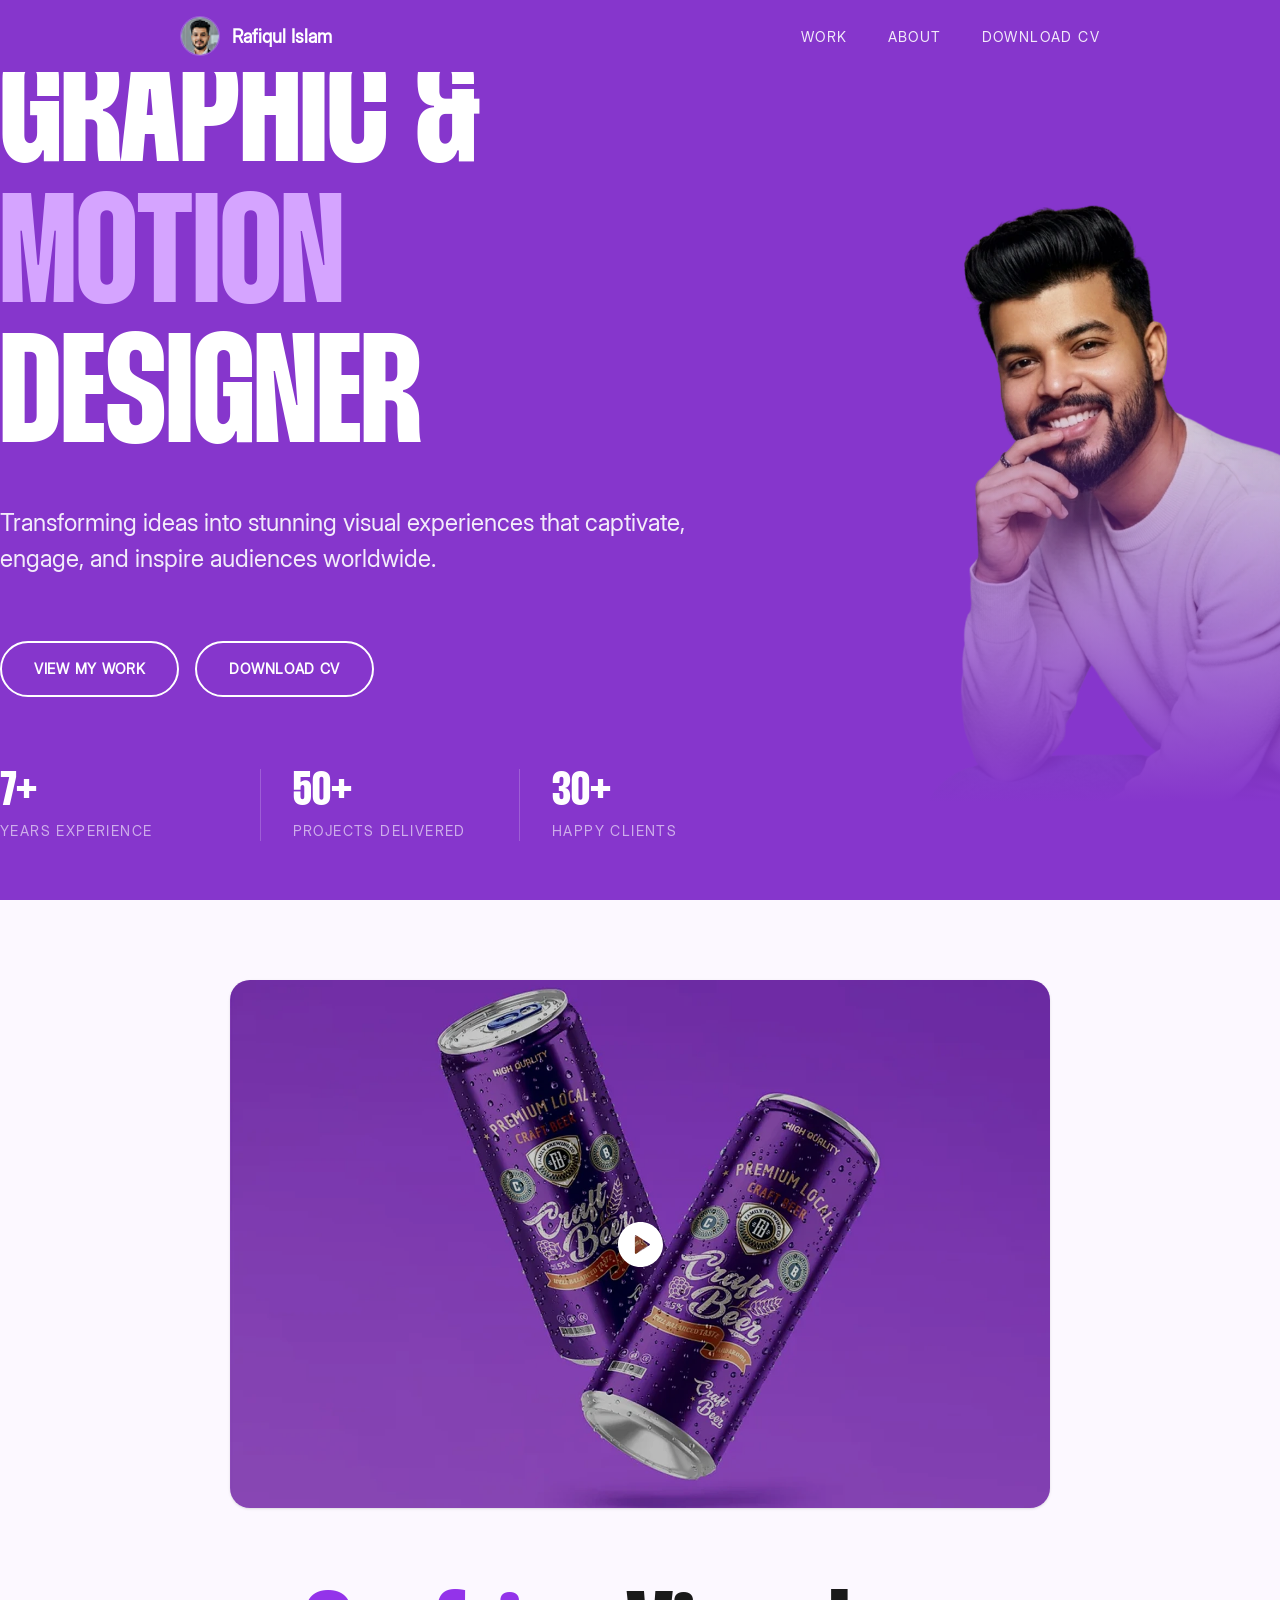
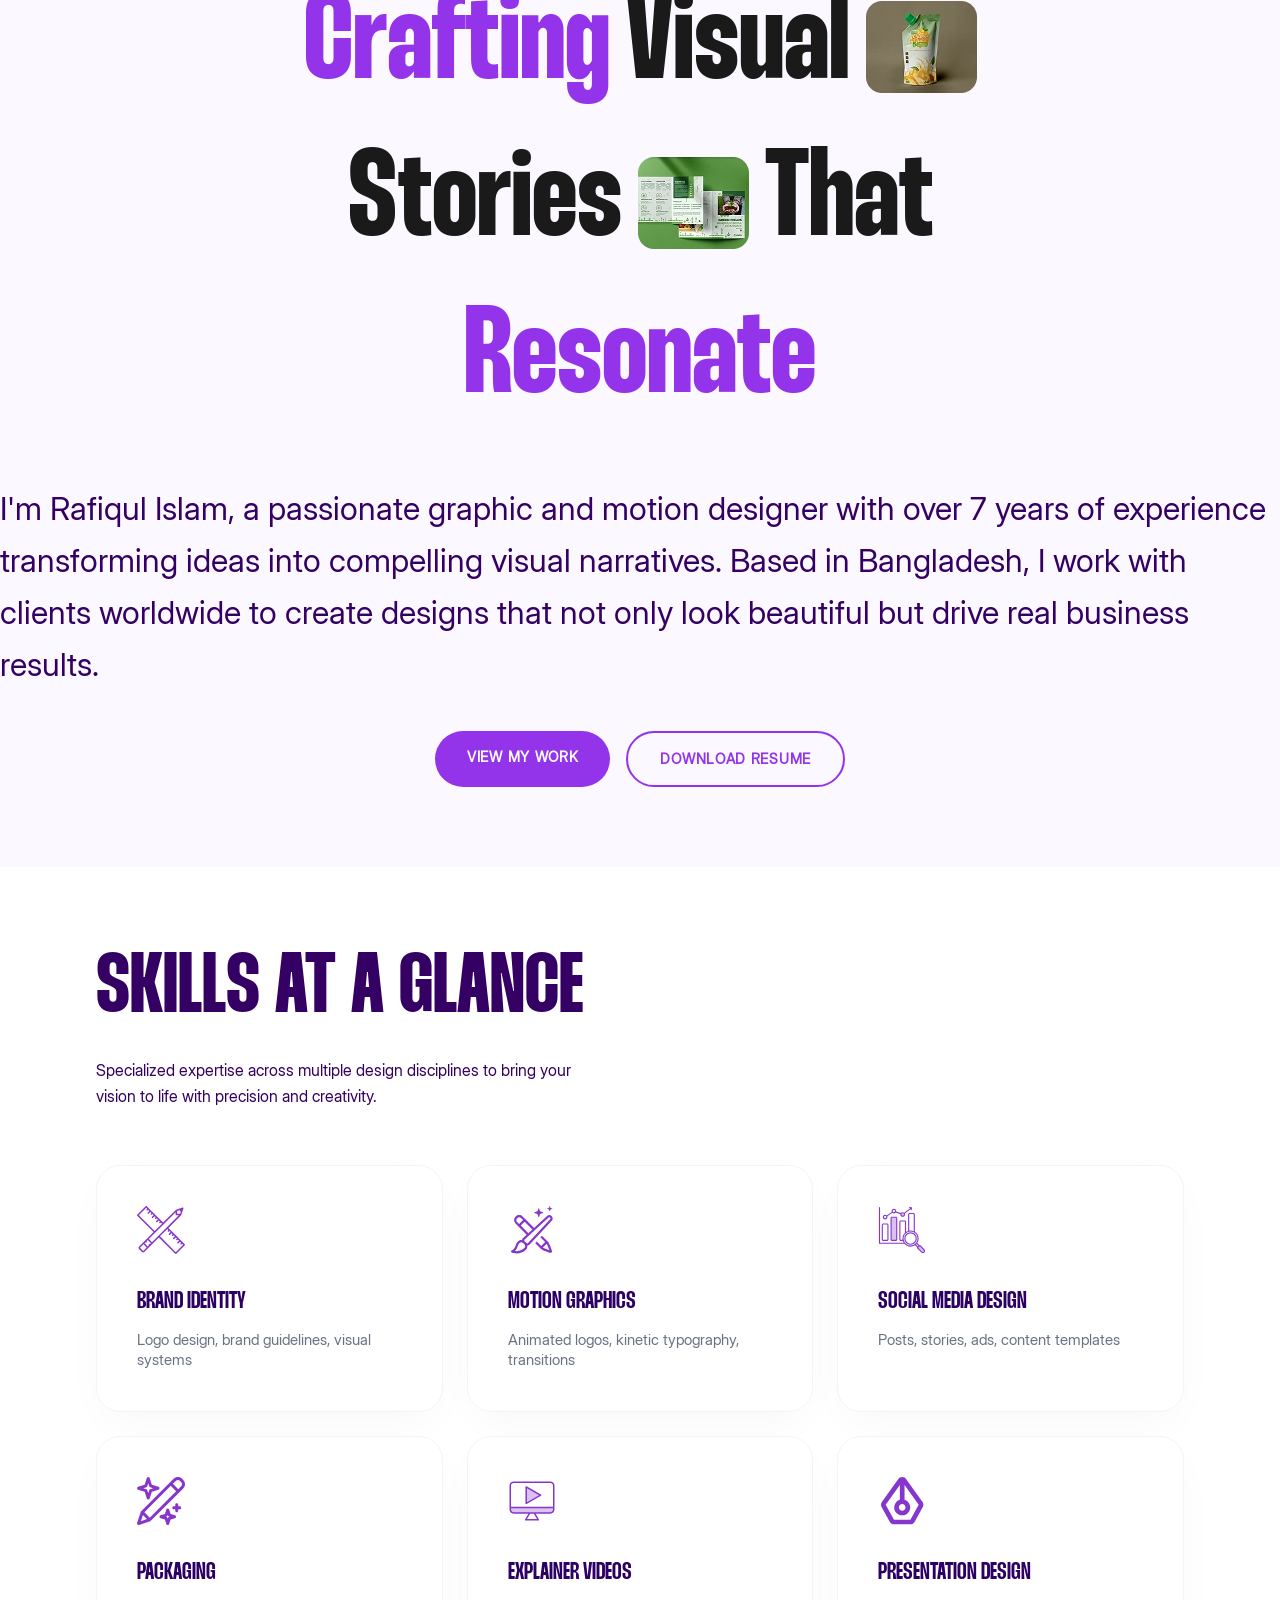
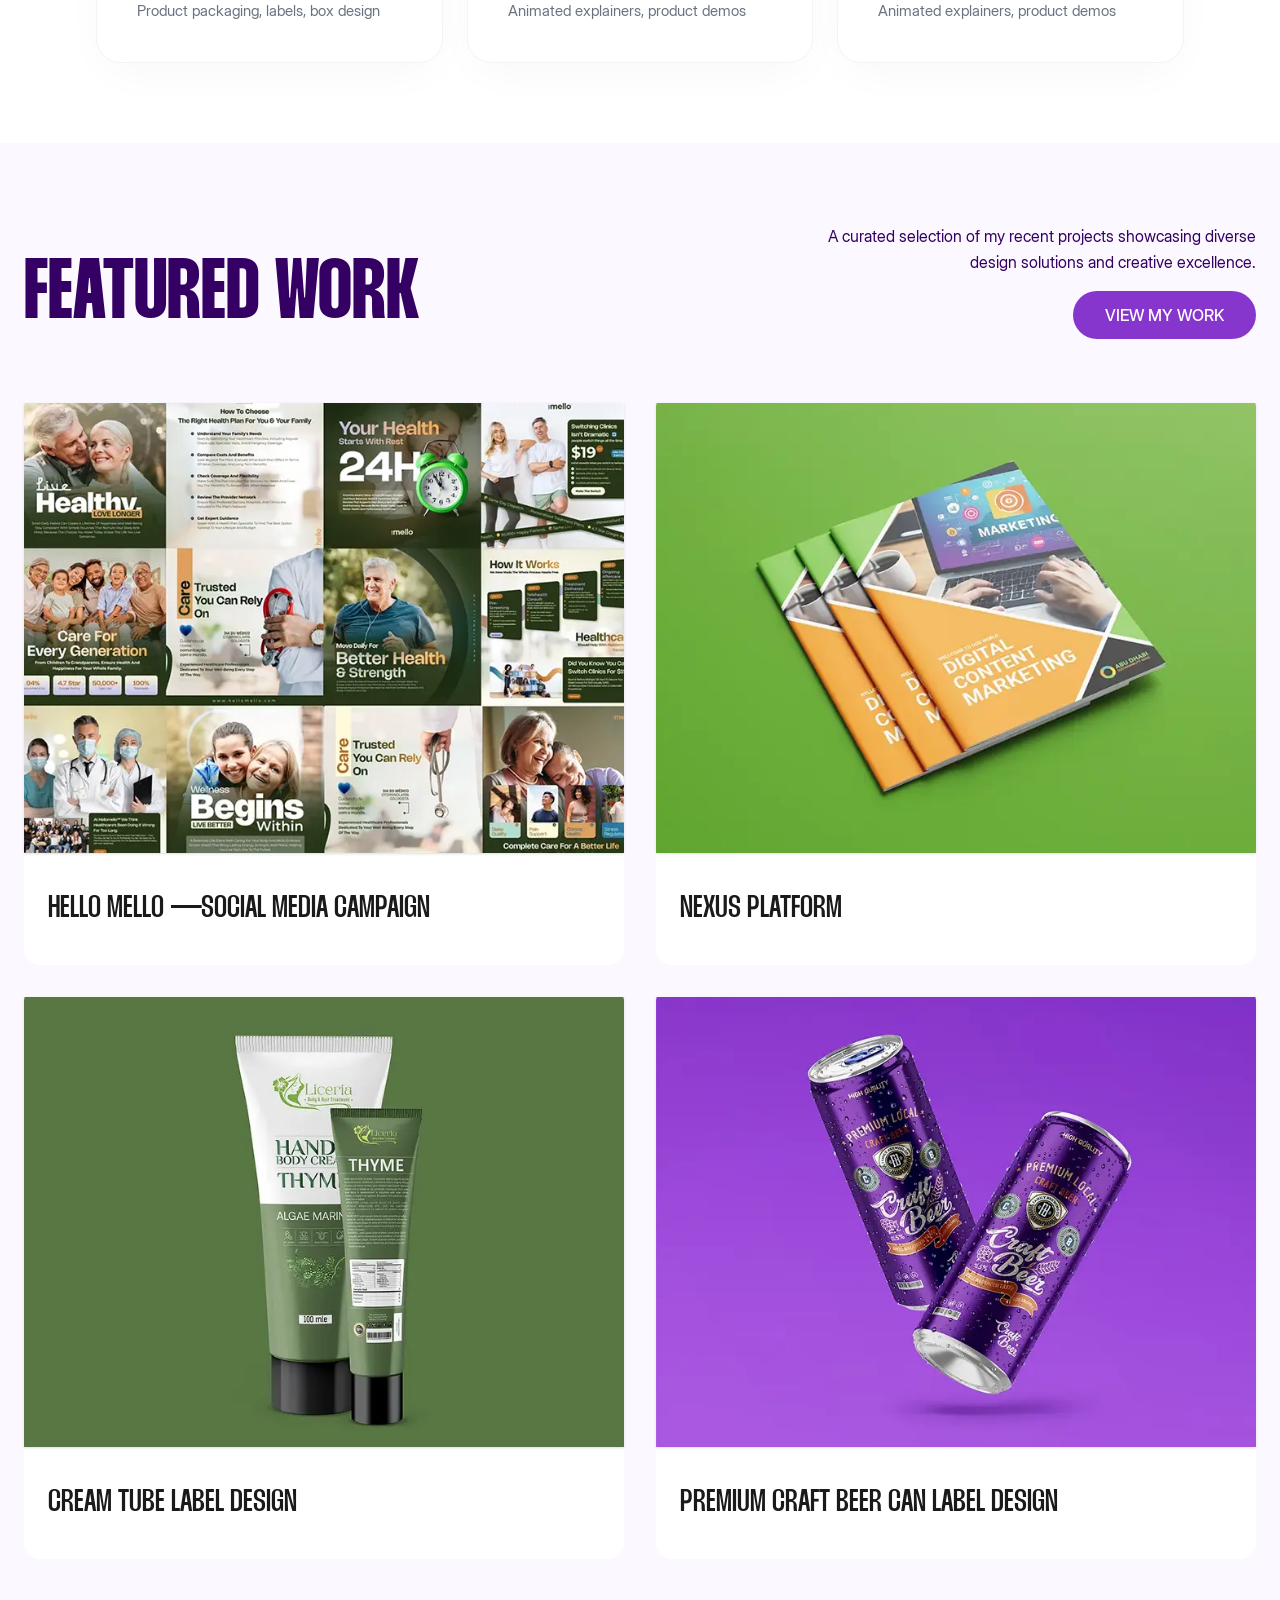
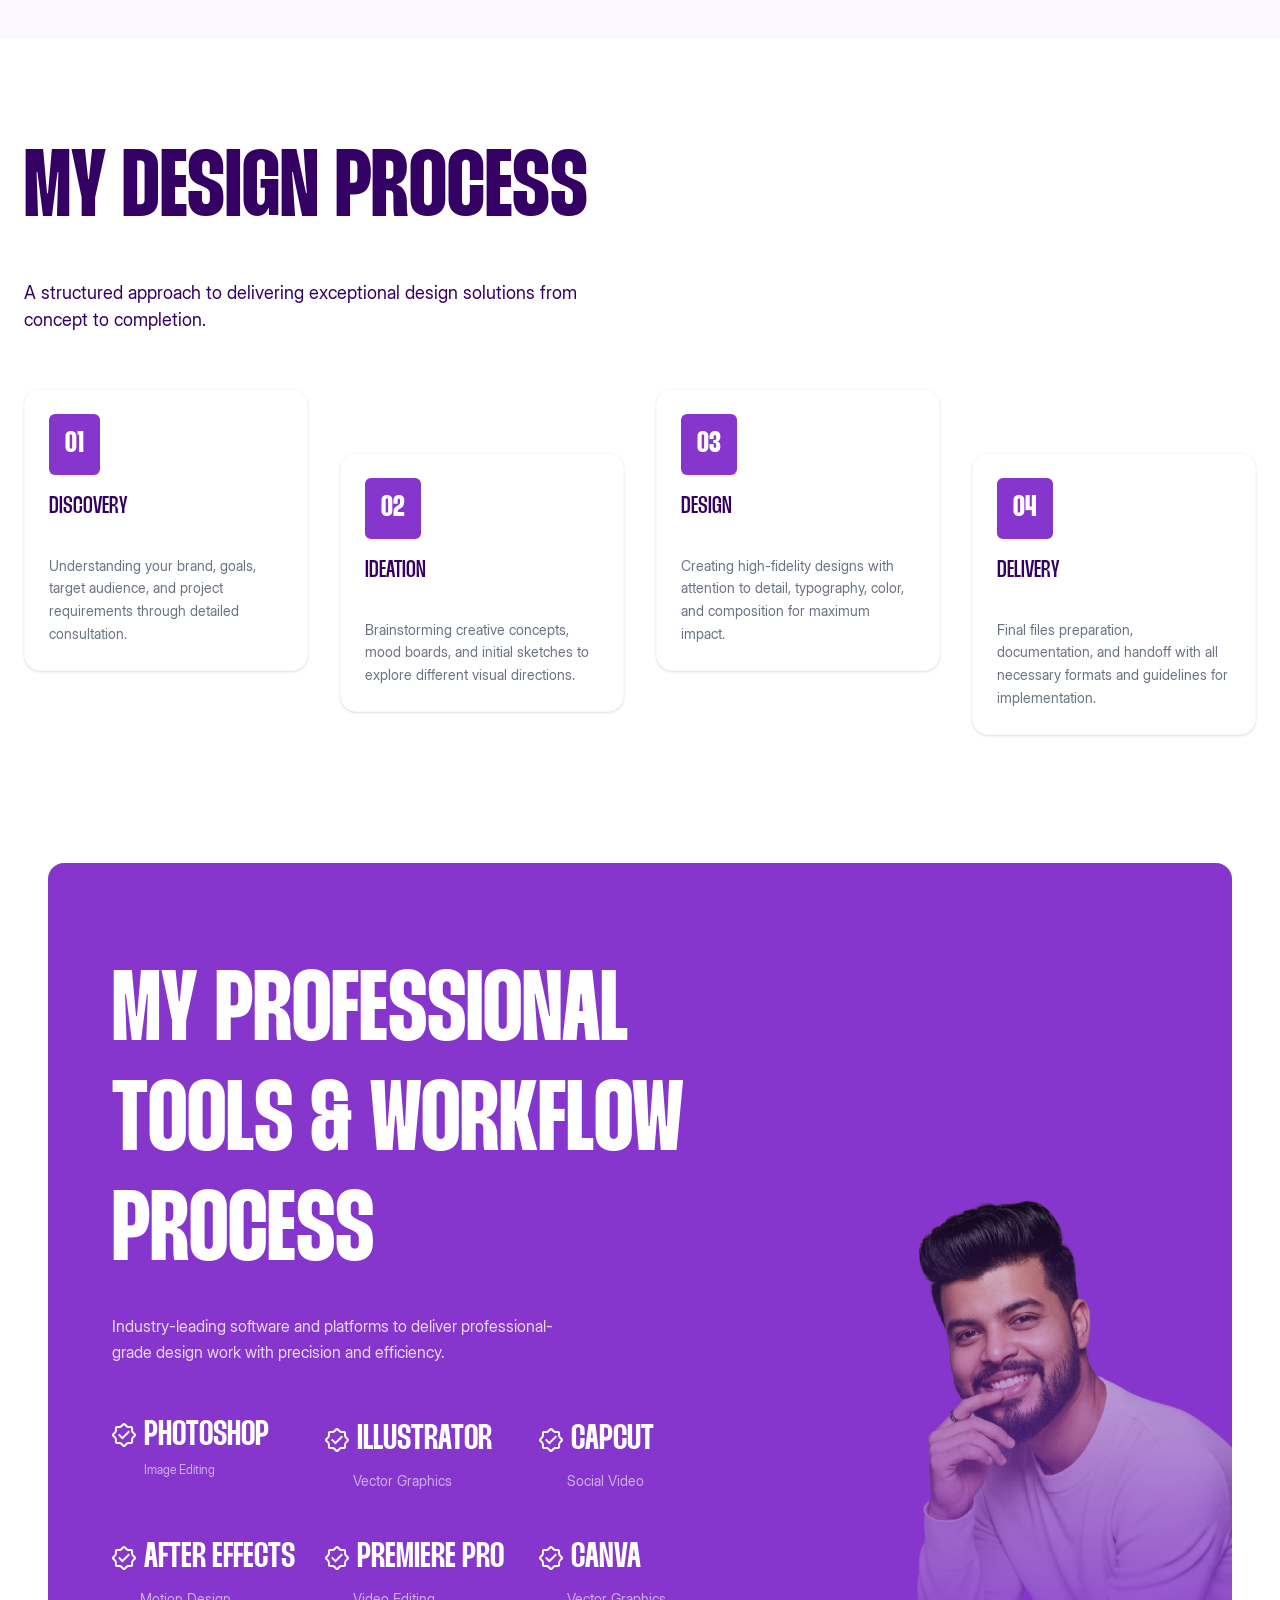
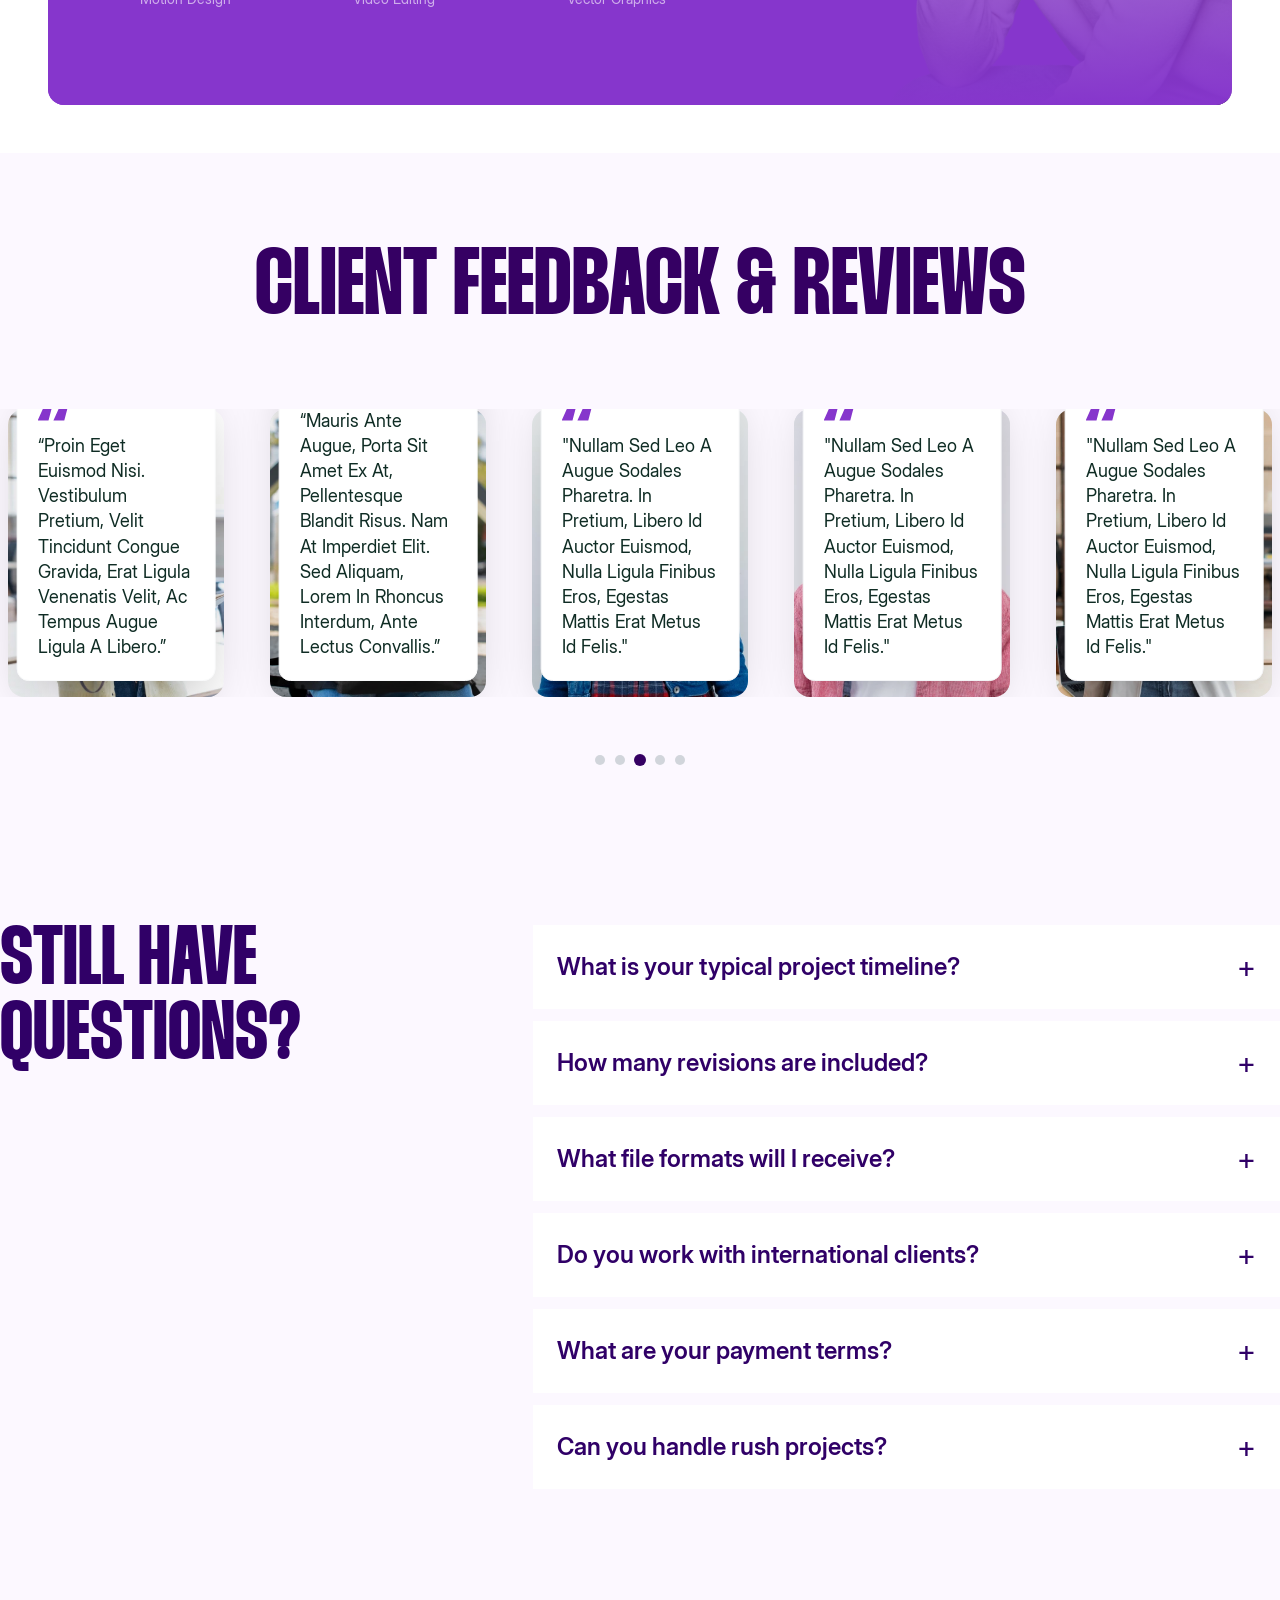
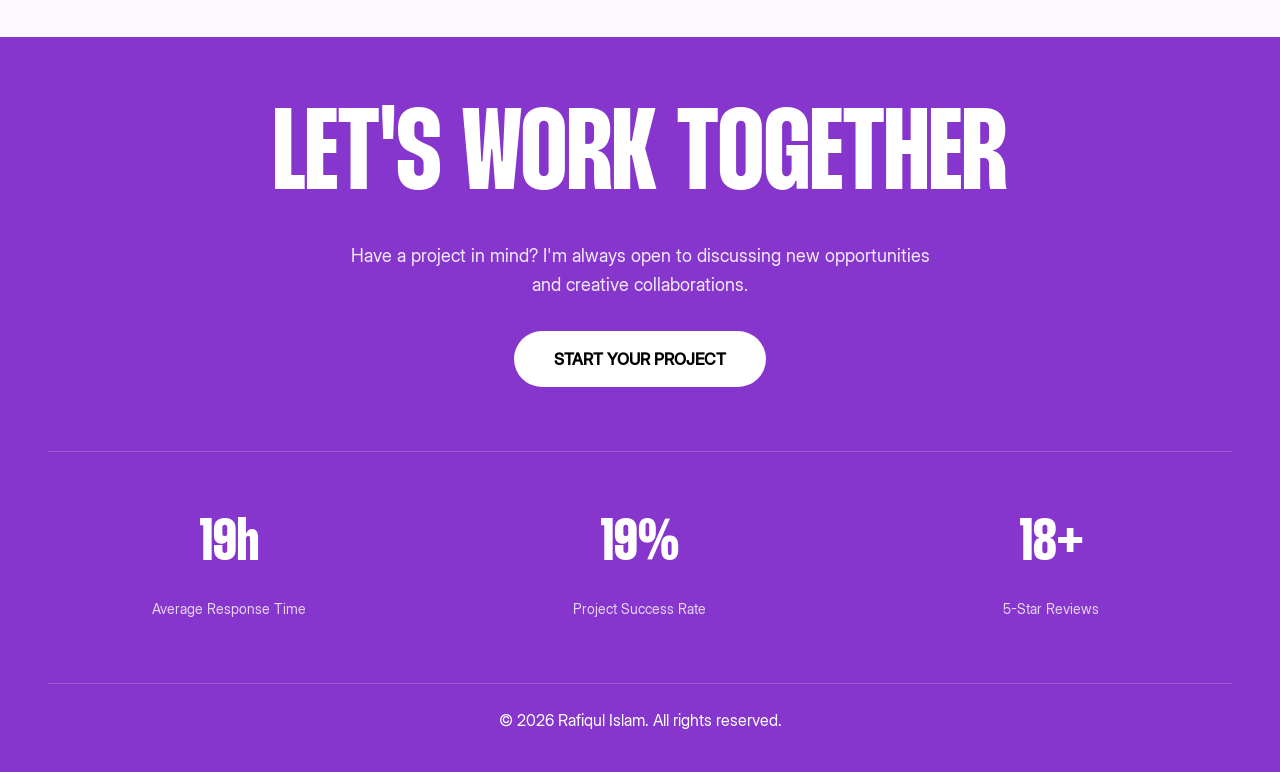
==== commit 13cbbfc1: "completed the full project" ====
--- a/index.html
+++ b/index.html
@@ -6,67 +6,41 @@
     <meta name="viewport" content="width=device-width, initial-scale=1.0">
     <title>Shorif Ahammed</title>
     <link rel="stylesheet" href="assets/css/style.css">
-    <link rel="stylesheet"
-        href="https://fonts.googleapis.com/css2?family=Barlow+Condensed:wght@700;800&family=Barlow:wght@400;500;600&display=swap">
-    <link rel="stylesheet" href="https://cdn.jsdelivr.net/npm/@splidejs/splide@4.1.4/dist/css/splide.min.css">
-
-    <script src="https://cdn.jsdelivr.net/npm/@splidejs/splide@4.1.4/dist/js/splide.min.js"></script>
+    <link rel="stylesheet" href="assets/css/splide.min.css">
 </head>
 
 <body>
 
 
-    <nav id="navbar"
-        class="fixed top-0 left-0 right-0 z-50 flex items-center flex items-center justify-between px-0 md:px-45 py-4 bg-[#8636CC]">
-        <div class="container mx-auto px-6 md:px-0 flex items-center justify-between">
-            <a href="index.html" class="flex items-center gap-3 shrink-0 group">
-                <div class="w-10 h-10 rounded-full overflow-hidden border border-white/20">
-                    <img src="assets/images/nav-img.png" alt="Rafiqul Islam" class="w-full h-full object-cover" />
-                </div>
-                <span class="text-[18px] font-semibold text-white font-['Inter_Display',sans-serif]">
-                    Rafiqul Islam
-                </span>
+    <nav id="navbar" class="navbar">
+        <div class="nav-container">
+            <a href="index.html" class="nav-brand">
+                <div class="brand-img-wrapper">
+                    <img src="assets/images/nav-img.png" alt="Rafiqul Islam" class="brand-img" />
+                </div>
+                <span class="brand-name">Rafiqul Islam</span>
             </a>
 
-            <div class="flex items-center gap-10">
-                <ul class="hidden md:flex items-center gap-10 list-none">
-                    <li>
-                        <a href="work.html"
-                            class="text-[14px] font-medium text-white/90 hover:text-white uppercase tracking-widest font-['Inter_Display',sans-serif] transition-all">
-                            Work
-                        </a>
-                    </li>
-                    <li>
-                        <a href="about.html"
-                            class="text-[14px] font-medium text-white/90 hover:text-white uppercase tracking-widest font-['Inter_Display',sans-serif] transition-all">
-                            About
-                        </a>
-                    </li>
-                    <li>
-                        <a href="#"
-                            class="text-[14px] font-medium text-white/90 hover:text-white uppercase tracking-widest font-['Inter_Display',sans-serif] transition-all">
-                            Download CV
-                        </a>
-                    </li>
+            <div class="nav-actions">
+                <ul class="desktop-menu">
+                    <li><a href="project.html" class="nav-link">Work</a></li>
+                    <li><a href="#" class="nav-link">About</a></li>
+                    <li><a href="#" class="nav-link">Download CV</a></li>
                 </ul>
 
-                <button id="hamburger"
-                    class="md:hidden flex flex-col justify-center items-center gap-[5px] w-8 h-8 focus:outline-none">
-                    <span id="ham1" class="block w-6 h-[2px] bg-white transition-all duration-300"></span>
-                    <span id="ham2" class="block w-6 h-[2px] bg-white transition-all duration-300"></span>
-                    <span id="ham3" class="block w-4 h-[2px] bg-white transition-all duration-300 ml-auto"></span>
+                <button id="hamburger" class="hamburger">
+                    <span id="ham1" class="ham-line"></span>
+                    <span id="ham2" class="ham-line"></span>
+                    <span id="ham3" class="ham-line ham-short"></span>
                 </button>
             </div>
         </div>
     </nav>
 
-    <div id="mobile-menu"
-        class="hidden flex-col gap-6 p-8 bg-[#8636CC] md:hidden z-40 fixed top-[72px] left-0 right-0 h-screen">
-        <a href="work.html"
-            class="text-white uppercase tracking-widest text-lg font-medium border-b border-white/10 pb-4">Work</a>
-        <a href="about.html"
-            class="text-white uppercase tracking-widest text-lg font-medium border-b border-white/10 pb-4">About</a>
-        <a href="#" class="text-white uppercase tracking-widest text-lg font-medium">Download CV</a>
+    <div id="mobile-menu" class="mobile-menu hidden">
+        <a href="project.html" class="mobile-link border-bottom">Work</a>
+        <a href="#" class="mobile-link border-bottom">About</a>
+        <a href="#" class="mobile-link">Download CV</a>
     </div>
 
 
@@ -127,7 +101,7 @@
                 </div>
 
                 <div class="col-span-12 lg:col-span-5 mr-0 md:-mr-40 relative">
-                    <img src="assets/images/hero-profile.png" alt="Rafiqul Islam"
+                    <img src="assets/images/hero-profile.webp" alt="Rafiqul Islam"
                         class="w-full aspect-1072/1040 object-cover" />
                     <div class="hero-gradient absolute inset-0 pointer-events-none">
                     </div>
@@ -143,15 +117,15 @@
         <div class="container mx-auto">
             <div class="max-w-[820px] justify-center mx-auto mb-12 overflow-hidden rounded-[20px] shadow-sm relative group md:p-0"
                 id="video-container">
-                <img src="assets/images/home-img1.png" alt="Featured Project" class="w-full h-auto block"
+                <img src="assets/images/home-img1.webp" alt="Featured Project" class="w-full h-auto block"
                     id="video-thumbnail">
 
                 <button onclick="playVideo()"
                     class="absolute inset-0 flex items-center justify-center bg-black/20 group-hover:bg-black/40 transition-all duration-300"
                     id="play-button">
                     <div
-                        class="w-full max-w-[32px] rounded-full flex items-center justify-center shadow-xl transform group-hover:scale-102 transition-transform cursor-pointer">
-                        <img class="w-full aspect-35/35" src="assets/images/home-img7.svg" alt="Play Icon">
+                        class="w-full max-w-[45px] rounded-full flex items-center justify-center shadow-xl transform group-hover:scale-102 transition-transform cursor-pointer">
+                        <img class="w-full aspect-45/45" src="assets/images/home-img7.svg" alt="Play Icon">
                     </div>
                 </button>
             </div>
@@ -161,9 +135,9 @@
                     class="font-thunder-bold px-0 md:px-[250px] text-[56px] md:text-[124px] justify-center items-center flex flex-wrap gap-x-3 md:gap-x-4 md:gap-y-2 leading-[1.2]">
                     <span class="text-[#9333EA]">Crafting</span>
                     <span class="text-[#1A1A1A]">Visual</span>
-                    <img src="assets/images/home-img2.png" alt="Icon" class="w-[40px] md:w-auto rounded-lg">
+                    <img src="assets/images/home-img2.webp" alt="Icon" class="w-[40px] md:w-auto rounded-lg">
                     <span class="text-[#1A1A1A]">Stories</span>
-                    <img src="assets/images/home-img3.png" alt="Icon" class="w-[40px] md:w-auto rounded-lg">
+                    <img src="assets/images/home-img3.webp" alt="Icon" class="w-[40px] md:w-auto rounded-lg">
                     <span class="text-[#1A1A1A]">That</span>
                     <span class="text-[#9333EA]">Resonate</span>
                 </h2>
@@ -306,9 +280,9 @@
 
             <div class="grid grid-cols-1 md:grid-cols-2 gap-8">
 
-                <a href="#" class="group block bg-white rounded-2xl">
+                <a href="project-details.html" class="group block bg-white rounded-2xl">
                     <div class="bg-white overflow-hidden shadow-sm">
-                        <img src="assets/images/featured-image1.png" alt="Hello Mello"
+                        <img src="assets/images/featured-image1.webp" alt="Hello Mello"
                             class="w-full aspect-[4/3] object-cover transition-transform duration-500 group-hover:scale-105">
                     </div>
                     <h3
@@ -317,9 +291,9 @@
                     </h3>
                 </a>
 
-                <a href="#" class="group block bg-white rounded-2xl">
+                <a href="project-details.html" class="group block bg-white rounded-2xl">
                     <div class="bg-white overflow-hidden shadow-sm">
-                        <img src="assets/images/featured-image2.png" alt="Nexus Platform"
+                        <img src="assets/images/featured-image2.webp" alt="Nexus Platform"
                             class="w-full aspect-[4/3] object-cover transition-transform duration-500 group-hover:scale-105">
                     </div>
                     <h3
@@ -328,9 +302,9 @@
                     </h3>
                 </a>
 
-                <a href="#" class="group block bg-white rounded-2xl">
+                <a href="project-details.html" class="group block bg-white rounded-2xl">
                     <div class="bg-white overflow-hidden shadow-sm">
-                        <img src="assets/images/featured-image3.png" alt="Cream Tube"
+                        <img src="assets/images/featured-image3.webp" alt="Cream Tube"
                             class="w-full aspect-[4/3] object-cover transition-transform duration-500 group-hover:scale-105">
                     </div>
                     <h3
@@ -339,9 +313,9 @@
                     </h3>
                 </a>
 
-                <a href="#" class="group block bg-white rounded-2xl">
+                <a href="project-details.html" class="group block bg-white rounded-2xl">
                     <div class="bg-white overflow-hidden shadow-sm">
-                        <img src="assets/images/featured-image4.png" alt="Beer Can"
+                        <img src="assets/images/featured-image4.webp" alt="Beer Can"
                             class="w-full aspect-[4/3] object-cover transition-transform duration-500 group-hover:scale-105">
                     </div>
                     <h3
@@ -374,7 +348,7 @@
 
                 <div
                     class="bg-white p-[24px] rounded-[16px] shadow-sm flex flex-col items-start border border-gray-50 gap-y-4">
-                    <span class="bg-[#8636CC] text-white text-[30px] font-bold px-4 py-2 rounded-md">
+                    <span class="bg-[#8636CC] text-white text-[30px] font-thunder-bold px-4 py-2 rounded-md">
                         01
                     </span>
                     <h3 class="font-thunder-medium text-[#350063] text-2xl uppercase mb-4">Discovery</h3>
@@ -386,7 +360,7 @@
 
                 <div
                     class="bg-white p-[24px] rounded-[16px] shadow-sm flex flex-col items-start border border-gray-50 md:mt-16 gap-y-4">
-                    <span class="bg-[#8636CC] text-white text-[30px] font-bold px-4 py-2 rounded-md">
+                    <span class="bg-[#8636CC] text-white text-[30px] font-thunder-bold px-4 py-2 rounded-md">
                         02
                     </span>
                     <h3 class="font-thunder-medium text-[#350063] text-2xl uppercase mb-4">Ideation</h3>
@@ -398,7 +372,7 @@
 
                 <div
                     class="bg-white p-[24px] rounded-[16px] shadow-sm flex flex-col items-start border border-gray-50 gap-y-4">
-                    <span class="bg-[#8636CC] text-white text-[30px] font-bold px-4 py-2 rounded-md">
+                    <span class="bg-[#8636CC] text-white text-[30px] font-thunder-bold px-4 py-2 rounded-md">
                         03
                     </span>
                     <h3 class="font-thunder-medium text-[#350063] text-2xl uppercase mb-4">Design</h3>
@@ -410,7 +384,7 @@
 
                 <div
                     class="bg-white p-[24px] rounded-[16px] shadow-sm flex flex-col items-start border border-gray-50 md:mt-16 gap-y-4">
-                    <span class="bg-[#8636CC] text-white text-[30px] font-bold px-4 py-2 rounded-md">
+                    <span class="bg-[#8636CC] text-white text-[30px] font-thunder-bold px-4 py-2 rounded-md">
                         04
                     </span>
                     <h3 class="font-thunder-medium text-[#350063] text-2xl uppercase mb-4">Delivery</h3>
@@ -444,7 +418,7 @@
 
                         <div class="block lg:hidden w-full mb-10">
                             <div class="relative w-full max-w-[450px] mx-auto">
-                                <img src="assets/images/hero-profile.png" alt="Profile"
+                                <img src="assets/images/hero-profile.webp" alt="Profile"
                                     class="w-full h-auto block object-contain" />
                                 <div
                                     class="absolute inset-x-0 bottom-0 h-24 bg-gradient-to-t from-[#8636CC] to-transparent">
@@ -527,10 +501,9 @@
                         </div>
                     </div>
 
-                    <div class="hidden lg:flex col-span-12 md:col-span-5 items-end justify-end self-end mr-0 md:-mr-40">
+                    <div class="flex col-span-12 md:col-span-5 items-end justify-end self-end mr-0 md:-mr-40">
                         <div class="relative w-full">
-                            <img src="assets/images/hero-profile.png" alt="Profile"
-                                class="w-full object-contain align-bottom" />
+                            <img src="assets/images/hero-profile.webp" alt="Profile" class="w-full object-cover" />
                         </div>
                         <div class="hero-gradient absolute inset-0 pointer-events-none">
                         </div>
@@ -544,7 +517,7 @@
 
 
     <!-- Client Feedback & Reviews -->
-    <section id="feedback-slider" class="splide bg-white pt-8 md:pt-16 pb-10 md:pb-20" aria-label="Client Feedback">
+    <section id="feedback-slider" class="splide bg-[#FCF8FF] pt-8 md:pt-16 pb-10 md:pb-20" aria-label="Client Feedback">
         <div class="container mx-auto">
             <h2 class="font-thunder-bold text-center text-[56px] md:text-[96px] text-[#350063] uppercase pb-4 md:pb-12">
                 Client Feedback & Reviews
@@ -556,7 +529,7 @@
                 <li class="splide__slide px-2">
                     <div class="relative">
                         <div class="rounded-2xl overflow-hidden bg-gray-200 aspect-[3/4]">
-                            <img src="assets/images/feedback-img1.png" alt="Client 1"
+                            <img src="assets/images/feedback-img1.webp" alt="Client 1"
                                 class="w-full h-full object-cover">
                         </div>
                         <div
@@ -573,7 +546,7 @@
                 <li class="splide__slide px-2">
                     <div class="relative">
                         <div class="rounded-2xl overflow-hidden bg-gray-200 aspect-[3/4]">
-                            <img src="assets/images/feedback-img2.png" alt="Client 2"
+                            <img src="assets/images/feedback-img2.webp" alt="Client 2"
                                 class="w-full h-full object-cover">
                         </div>
                         <div
@@ -590,7 +563,7 @@
                 <li class="splide__slide px-2">
                     <div class="relative">
                         <div class="rounded-2xl overflow-hidden bg-gray-200 aspect-[3/4]">
-                            <img src="assets/images/feedback-img3.png" alt="Client 3"
+                            <img src="assets/images/feedback-img3.webp" alt="Client 3"
                                 class="w-full h-full object-cover">
                         </div>
                         <div
@@ -607,7 +580,7 @@
                 <li class="splide__slide px-2">
                     <div class="relative">
                         <div class="rounded-2xl overflow-hidden bg-gray-200 aspect-[3/4]">
-                            <img src="assets/images/feedback-img5.png" alt="Client 4"
+                            <img src="assets/images/feedback-img5.webp" alt="Client 4"
                                 class="w-full h-full object-cover">
                         </div>
                         <div
@@ -624,7 +597,7 @@
                 <li class="splide__slide px-2">
                     <div class="relative">
                         <div class="rounded-2xl overflow-hidden bg-gray-200 aspect-[3/4]">
-                            <img src="assets/images/feedback-img6.png" alt="Client 5"
+                            <img src="assets/images/feedback-img6.webp" alt="Client 5"
                                 class="w-full h-full object-cover">
                         </div>
                         <div
@@ -732,52 +705,51 @@
 
 
 
-    <footer class="bg-[#8636CC] text-white rounded-0 md:rounded-[10px] pb-6 md:pb-10 pt-8 md:pt-16 px-6 md:px-12">
-        <div class="container mx-auto flex flex-col items-center text-center">
-
-            <h2 class="font-thunder-bold text-[56px] md:text-[116px] leading-none uppercase mb-6">
+    <footer class="main-footer">
+        <div class="footer-container">
+            <h2 class="footer-title">
                 Let's Work Together
             </h2>
 
-            <p class="text-sm md:text-lg opacity-90 mb-8 font-light leading-relaxed">
+            <p class="footer-description">
                 Have a project in mind? I'm always open to discussing new opportunities and creative collaborations.
             </p>
 
-            <button
-                class="font-inter-display-medium bg-white text-black font-bold py-4 px-10 rounded-full text-sm md:text-base hover:bg-opacity-90 transition-all mb-8 md:mb-16 uppercase">
+            <button class="footer-cta">
                 Start Your Project
             </button>
 
-            <div class="hidden md:block w-full h-[1px] bg-white opacity-20 mb-8 md:mb-12"></div>
-
-            <div class="grid grid-cols-3 gap-6 md:gap-12 w-full mb-16">
-                <div>
-                    <div class="font-thunder-bold text-5xl md:text-6xl font-bold mb-2">
+            <div class="footer-divider-top"></div>
+
+            <div class="stats-grid">
+                <div class="stat-item">
+                    <div class="stat-number">
                         <span class="counter" data-target="24">0</span>h
                     </div>
-                    <p class="text-xs md:text-sm opacity-80">Average Response Time</p>
-                </div>
-                <div>
-                    <div class="font-thunder-bold text-5xl md:text-6xl font-bold mb-2">
+                    <p class="stat-label">Average Response Time</p>
+                </div>
+                <div class="stat-item">
+                    <div class="stat-number">
                         <span class="counter" data-target="100">0</span>%
                     </div>
-                    <p class="text-xs md:text-sm opacity-80">Project Success Rate</p>
-                </div>
-                <div>
-                    <div class="font-thunder-bold text-5xl md:text-6xl font-bold mb-2">
+                    <p class="stat-label">Project Success Rate</p>
+                </div>
+                <div class="stat-item">
+                    <div class="stat-number">
                         <span class="counter" data-target="50">0</span>+
                     </div>
-                    <p class="text-xs md:text-sm opacity-80">5-Star Reviews</p>
-                </div>
-            </div>
-
-        </div>
-        <div class="hidden md:block w-full h-[1px] bg-white opacity-20 mb-4 md:mb-6"></div>
-        <div class="text-center md:text-[16px] text-[#FFFFFF]">
+                    <p class="stat-label">5-Star Reviews</p>
+                </div>
+            </div>
+        </div>
+
+        <div class="footer-divider-bottom"></div>
+        <div class="footer-copyright">
             © 2026 Rafiqul Islam. All rights reserved.
         </div>
     </footer>
 
+    <script src="assets/js/splide.min.js"></script>
     <script src="assets/js/script.js"></script>
 
 </body>
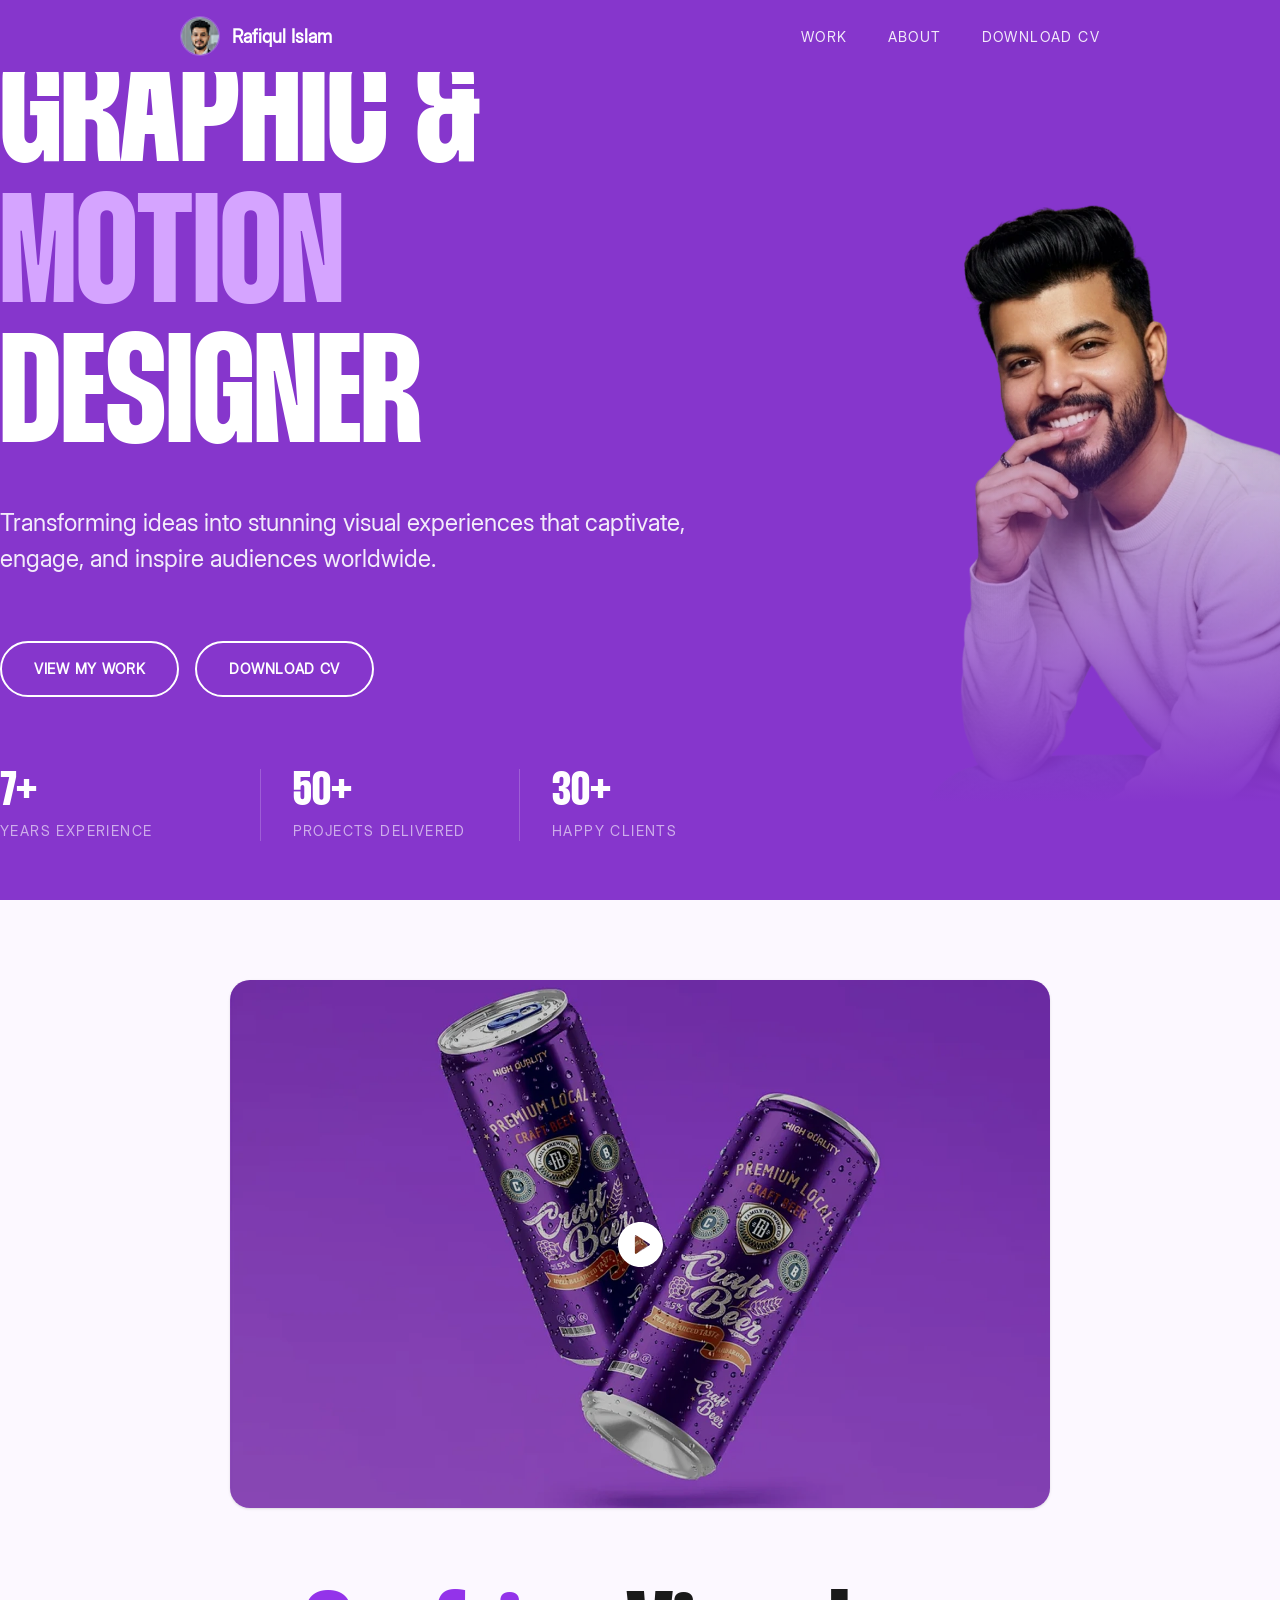
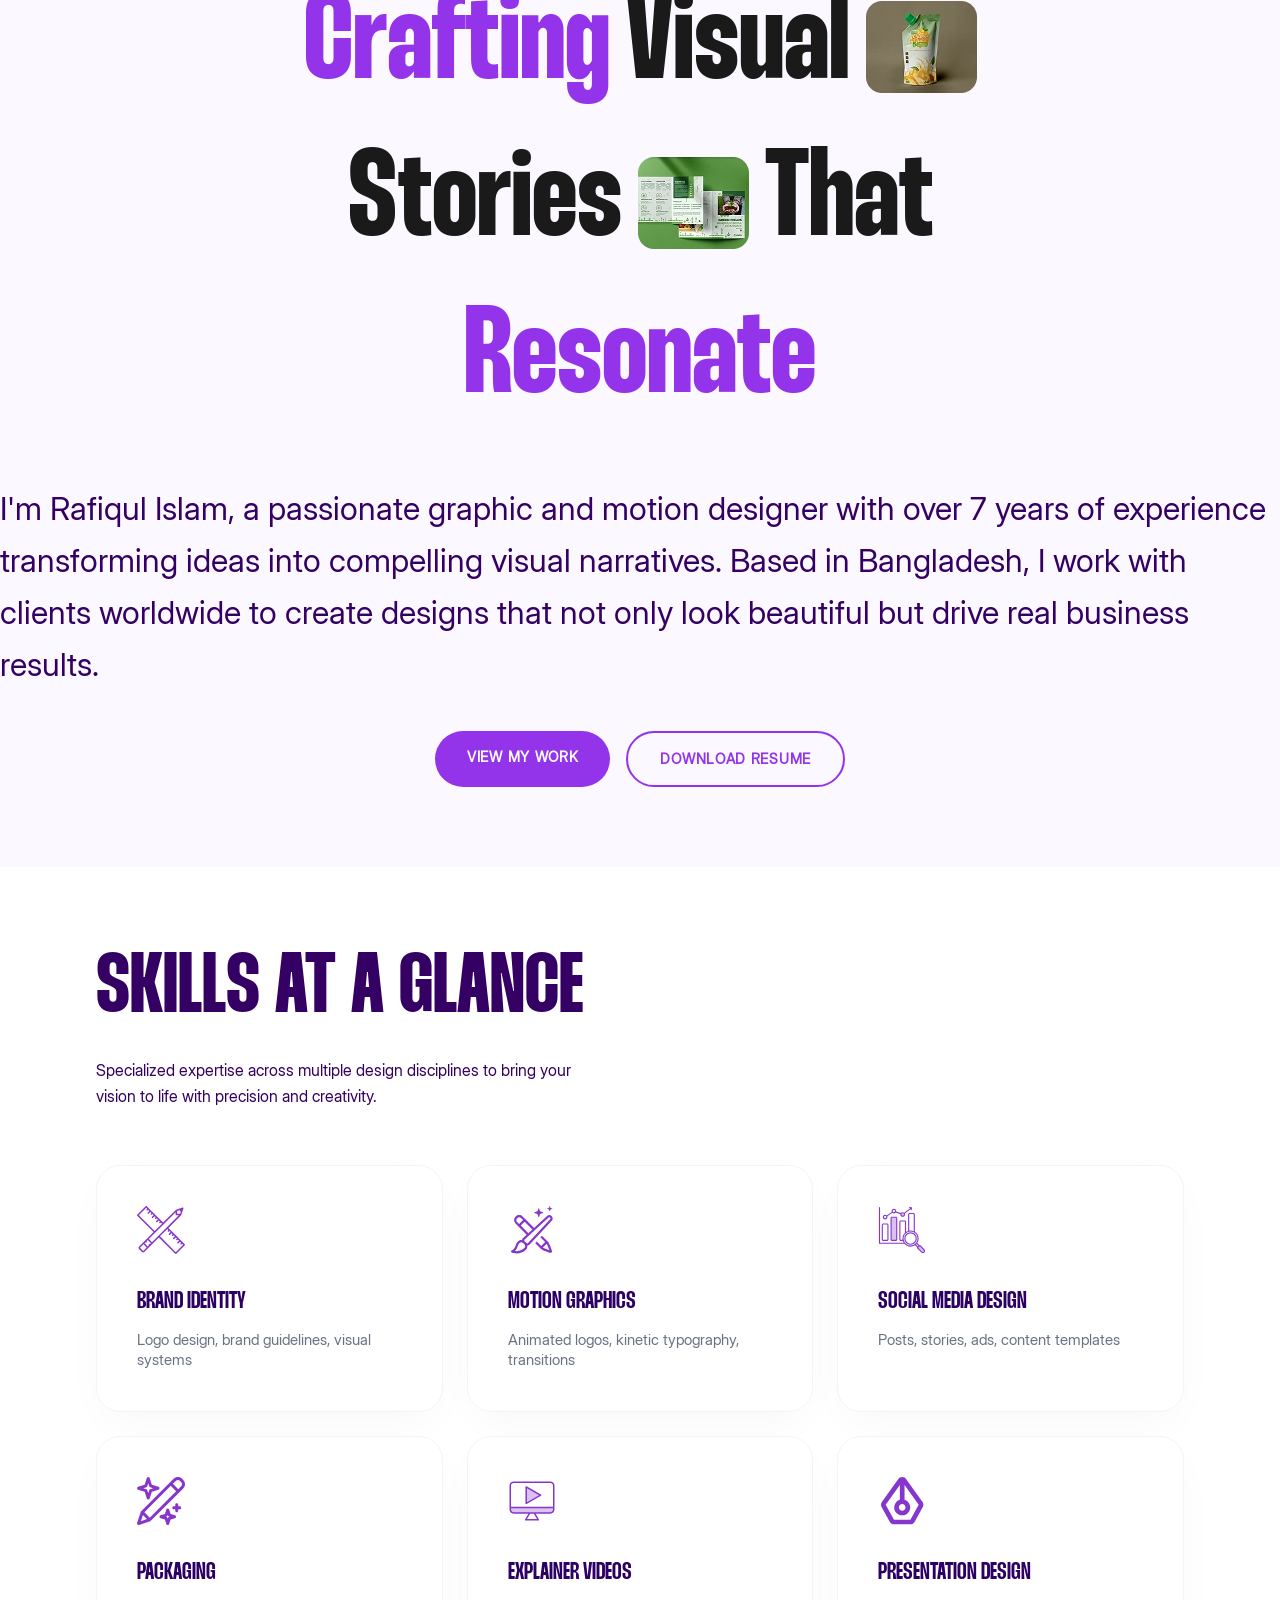
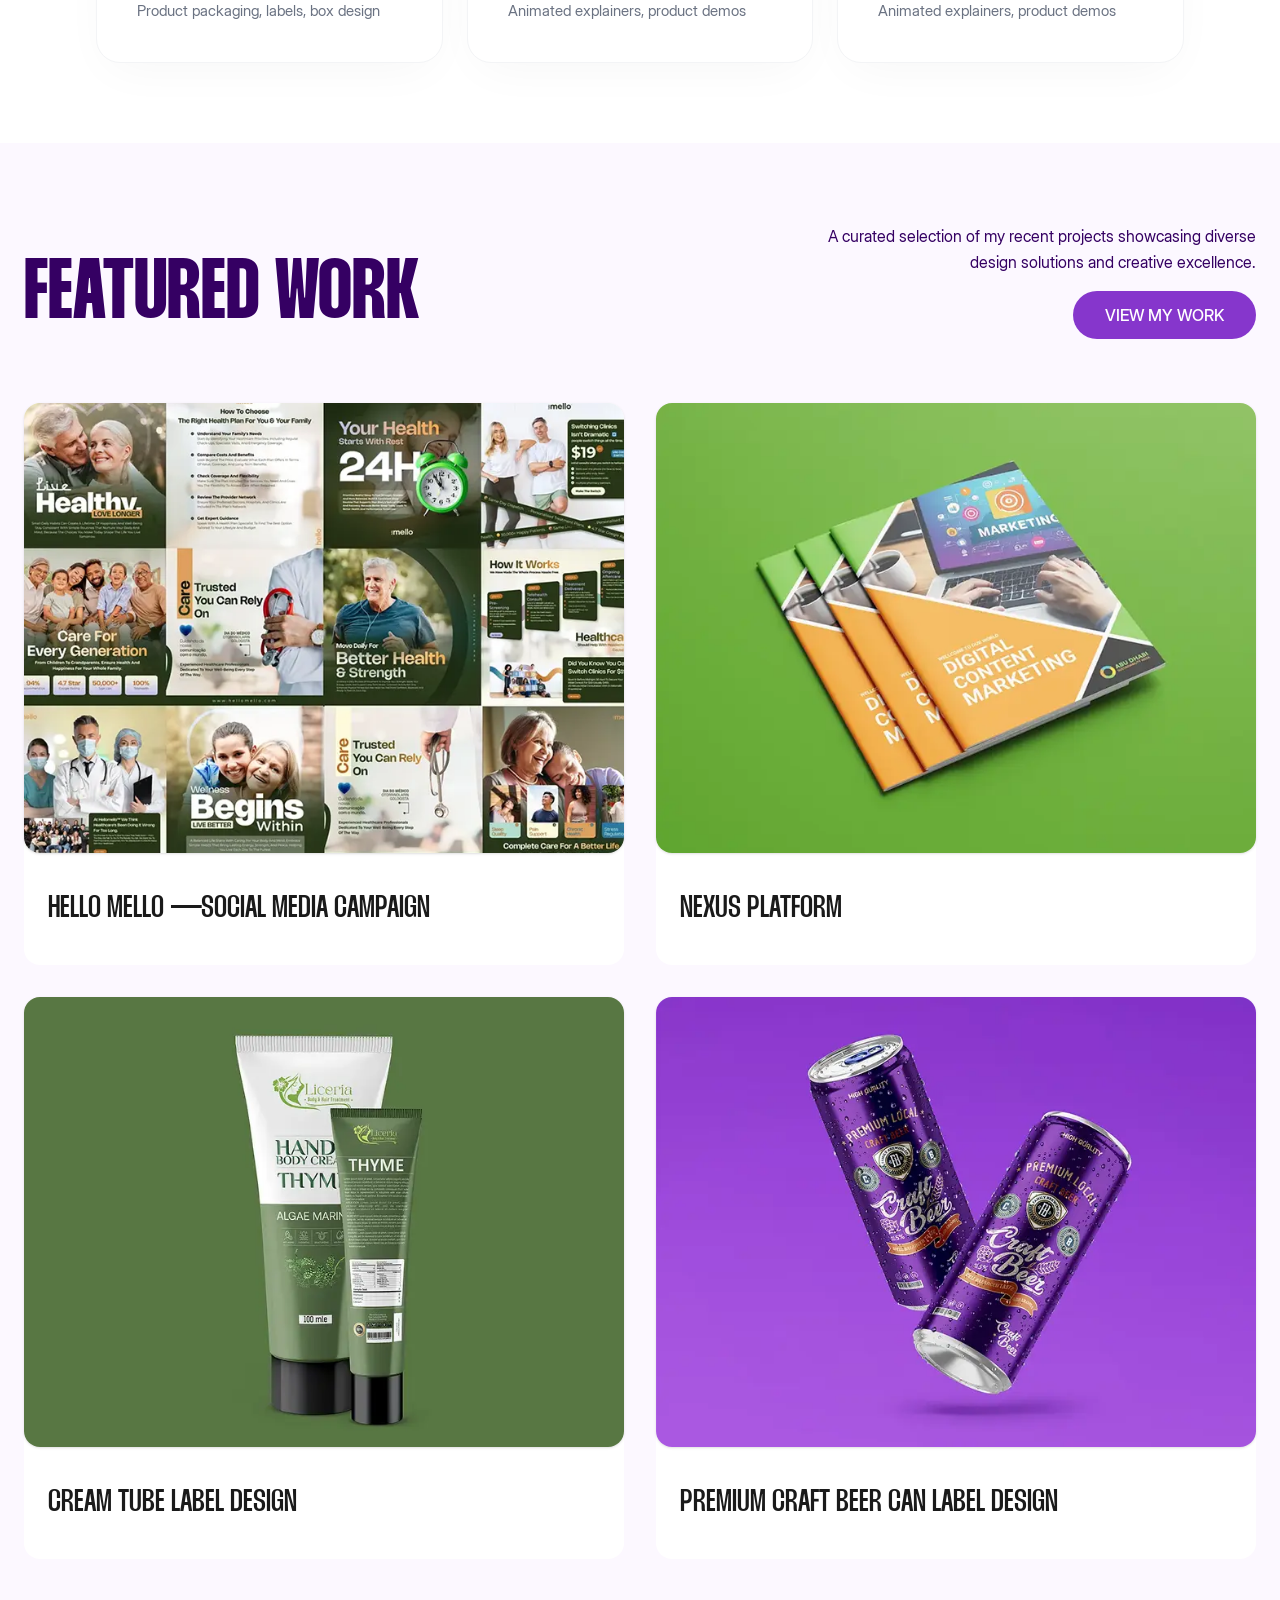
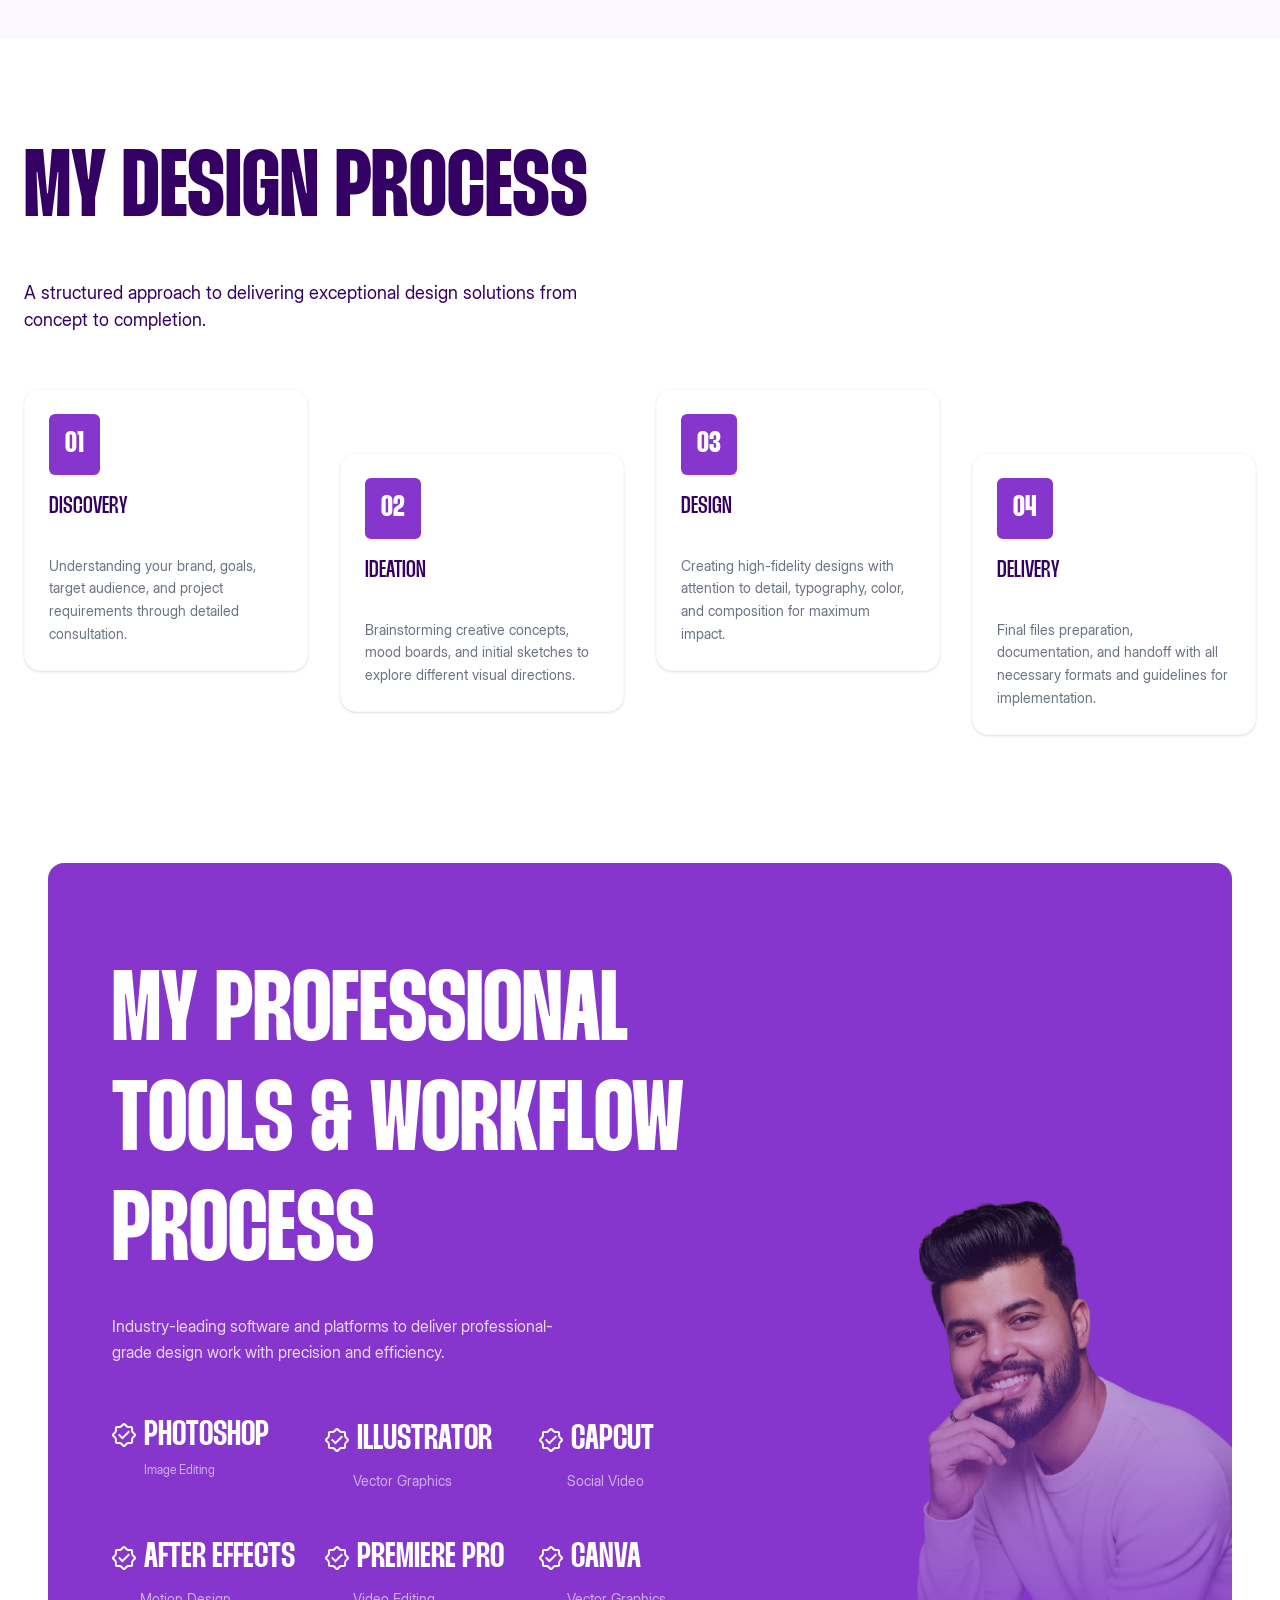
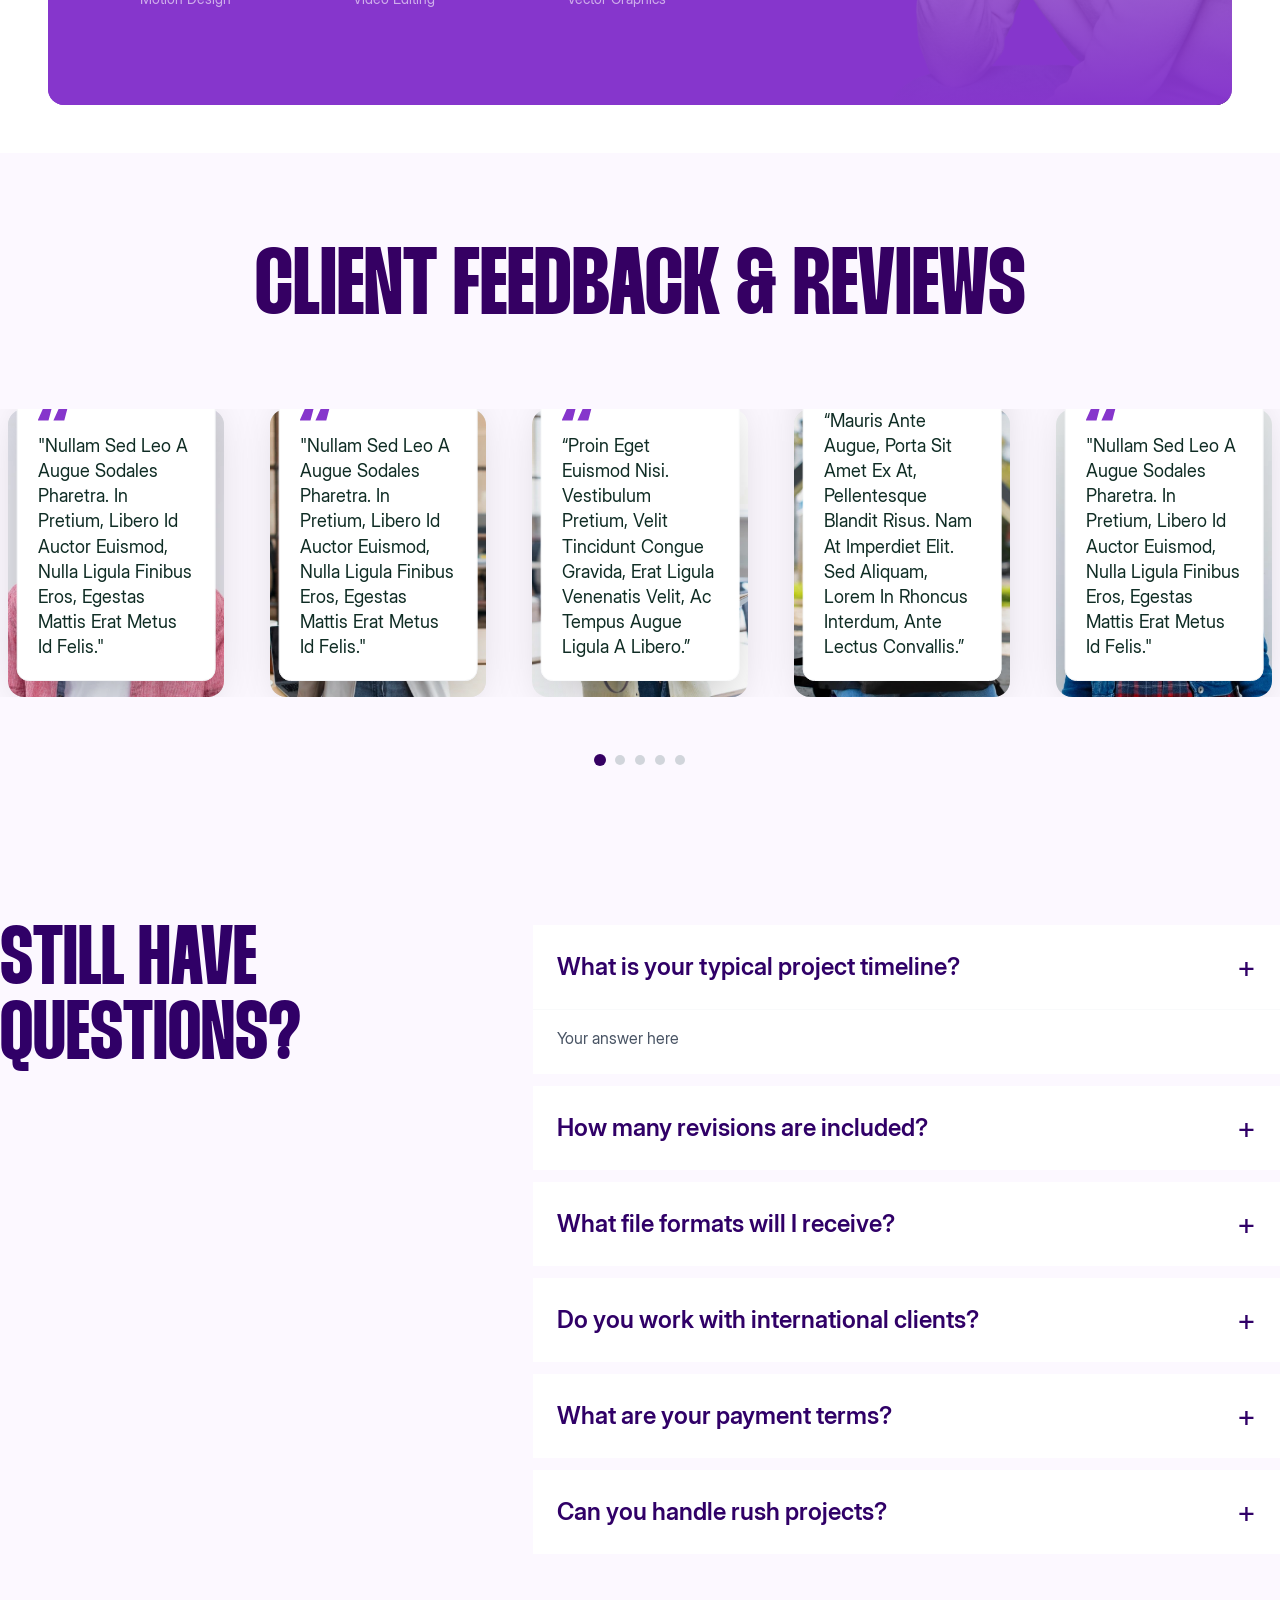
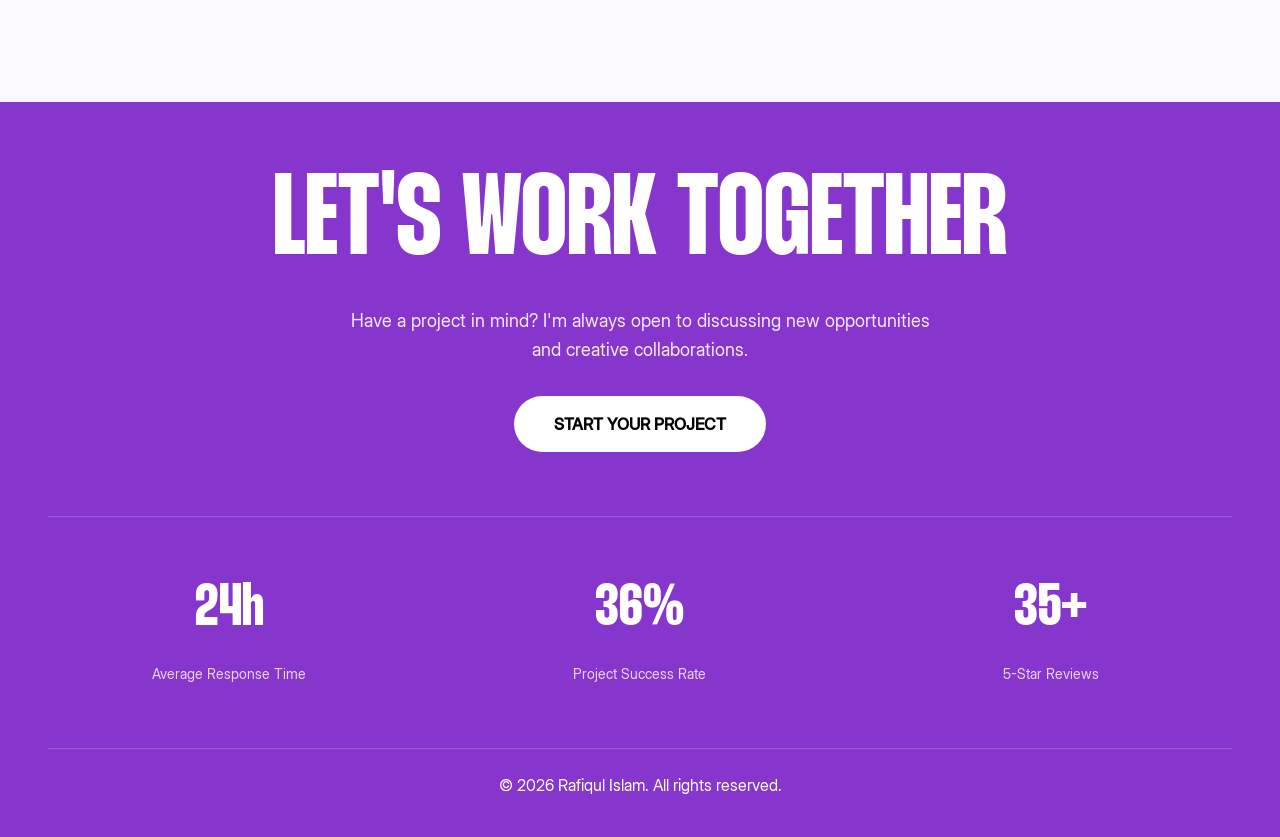
==== commit b3203ec2: "work on the FAQ Accordion section" ====
--- a/index.html
+++ b/index.html
@@ -281,7 +281,7 @@
             <div class="grid grid-cols-1 md:grid-cols-2 gap-8">
 
                 <a href="project-details.html" class="group block bg-white rounded-2xl">
-                    <div class="bg-white overflow-hidden shadow-sm">
+                    <div class="bg-white overflow-hidden shadow-sm rounded-[16px]">
                         <img src="assets/images/featured-image1.webp" alt="Hello Mello"
                             class="w-full aspect-[4/3] object-cover transition-transform duration-500 group-hover:scale-105">
                     </div>
@@ -292,7 +292,7 @@
                 </a>
 
                 <a href="project-details.html" class="group block bg-white rounded-2xl">
-                    <div class="bg-white overflow-hidden shadow-sm">
+                    <div class="bg-white overflow-hidden shadow-sm rounded-[16px]">
                         <img src="assets/images/featured-image2.webp" alt="Nexus Platform"
                             class="w-full aspect-[4/3] object-cover transition-transform duration-500 group-hover:scale-105">
                     </div>
@@ -303,7 +303,7 @@
                 </a>
 
                 <a href="project-details.html" class="group block bg-white rounded-2xl">
-                    <div class="bg-white overflow-hidden shadow-sm">
+                    <div class="bg-white overflow-hidden shadow-sm rounded-[16px]">
                         <img src="assets/images/featured-image3.webp" alt="Cream Tube"
                             class="w-full aspect-[4/3] object-cover transition-transform duration-500 group-hover:scale-105">
                     </div>
@@ -314,7 +314,7 @@
                 </a>
 
                 <a href="project-details.html" class="group block bg-white rounded-2xl">
-                    <div class="bg-white overflow-hidden shadow-sm">
+                    <div class="bg-white overflow-hidden shadow-sm rounded-[16px]">
                         <img src="assets/images/featured-image4.webp" alt="Beer Can"
                             class="w-full aspect-[4/3] object-cover transition-transform duration-500 group-hover:scale-105">
                     </div>
@@ -616,25 +616,24 @@
 
 
 
-
+    <!-- FAQ -->
     <section class="bg-[#FCF8FF] py-10 md:py-37">
         <div class="container mx-auto overflow-hidden">
             <div class="grid grid-cols-12 gap-0 items-start">
 
                 <div class="col-span-12 lg:col-span-5 px-4 md:px-0 pb-10 lg:pb-0">
                     <h2
-                        class="font-thunder-bold text-[#300067] text-[54px] lg:text-[84px] font-black leading-[0.9] uppercase">
+                        class="font-thunder-bold text-[#300067] text-[54px] md:text-[84px] font-black leading-[0.9] uppercase">
                         Still Have<br>Questions?
                     </h2>
                 </div>
 
-                <div class="col-span-12 lg:col-span-7 space-y-3">
-
-                    <details class="group bg-white transition-all duration-200">
+                <div class="col-span-12 lg:col-span-7 space-y-3" id="faq-container">
+
+                    <details class="group bg-white transition-all duration-200" open>
                         <summary class="flex justify-between items-center p-6 cursor-pointer list-none">
                             <span class="font-inter-display-semibold text-[#300067] text-[16px] md:text-[24px]">What is
-                                your typical project
-                                timeline?</span>
+                                your typical project timeline?</span>
                             <span class="text-[#300067] text-3xl font-light leading-none">+</span>
                         </summary>
                         <div class="px-6 pb-6 text-gray-600 border-t border-gray-50 pt-4">
@@ -667,8 +666,7 @@
                     <details class="group bg-white transition-all duration-200">
                         <summary class="flex justify-between items-center p-6 cursor-pointer list-none">
                             <span class="font-inter-display-semibold text-[#300067] text-[16px] md:text-[24px]">Do you
-                                work with international
-                                clients?</span>
+                                work with international clients?</span>
                             <span class="text-[#300067] text-3xl font-light leading-none">+</span>
                         </summary>
                         <div class="px-6 pb-6 text-gray-600 border-t border-gray-50 pt-4">
@@ -705,6 +703,8 @@
 
 
 
+
+
     <footer class="main-footer">
         <div class="footer-container">
             <h2 class="footer-title">
@@ -751,7 +751,6 @@
 
     <script src="assets/js/splide.min.js"></script>
     <script src="assets/js/script.js"></script>
-
 </body>
 
 </html>
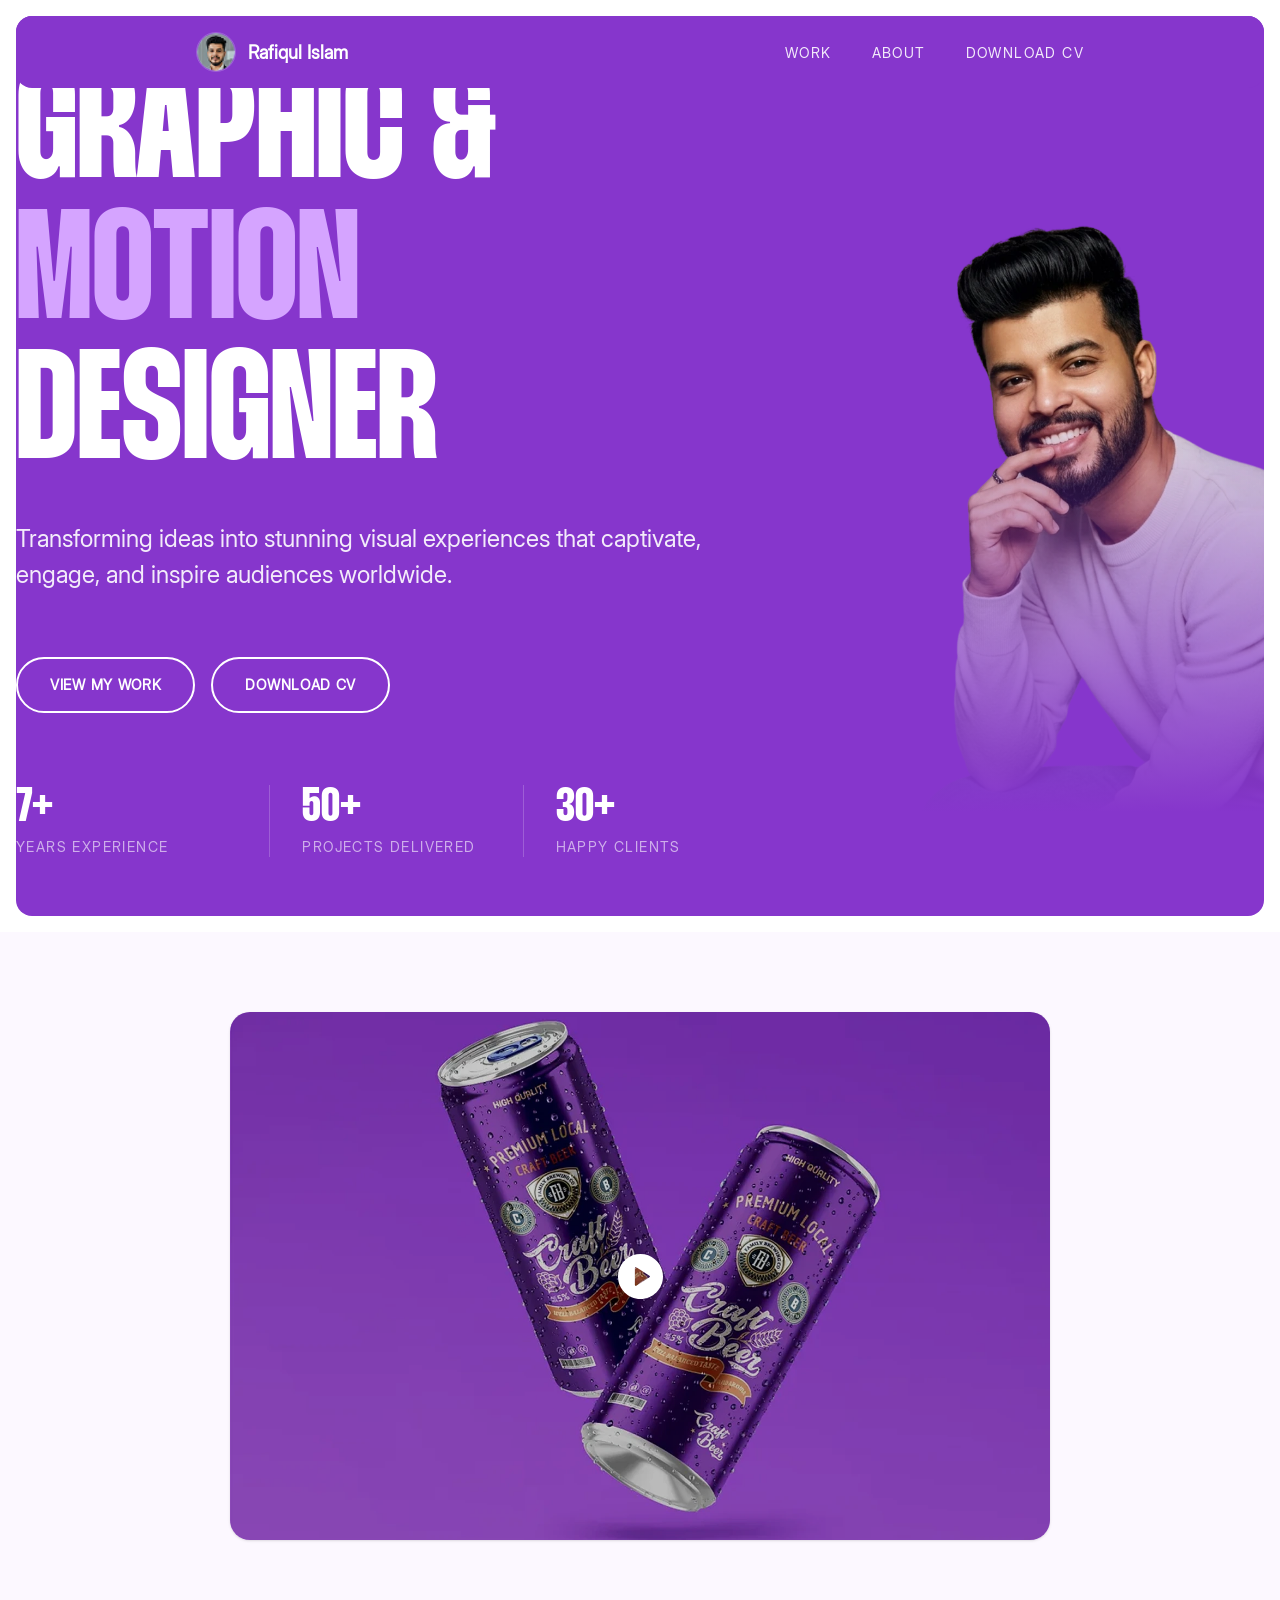
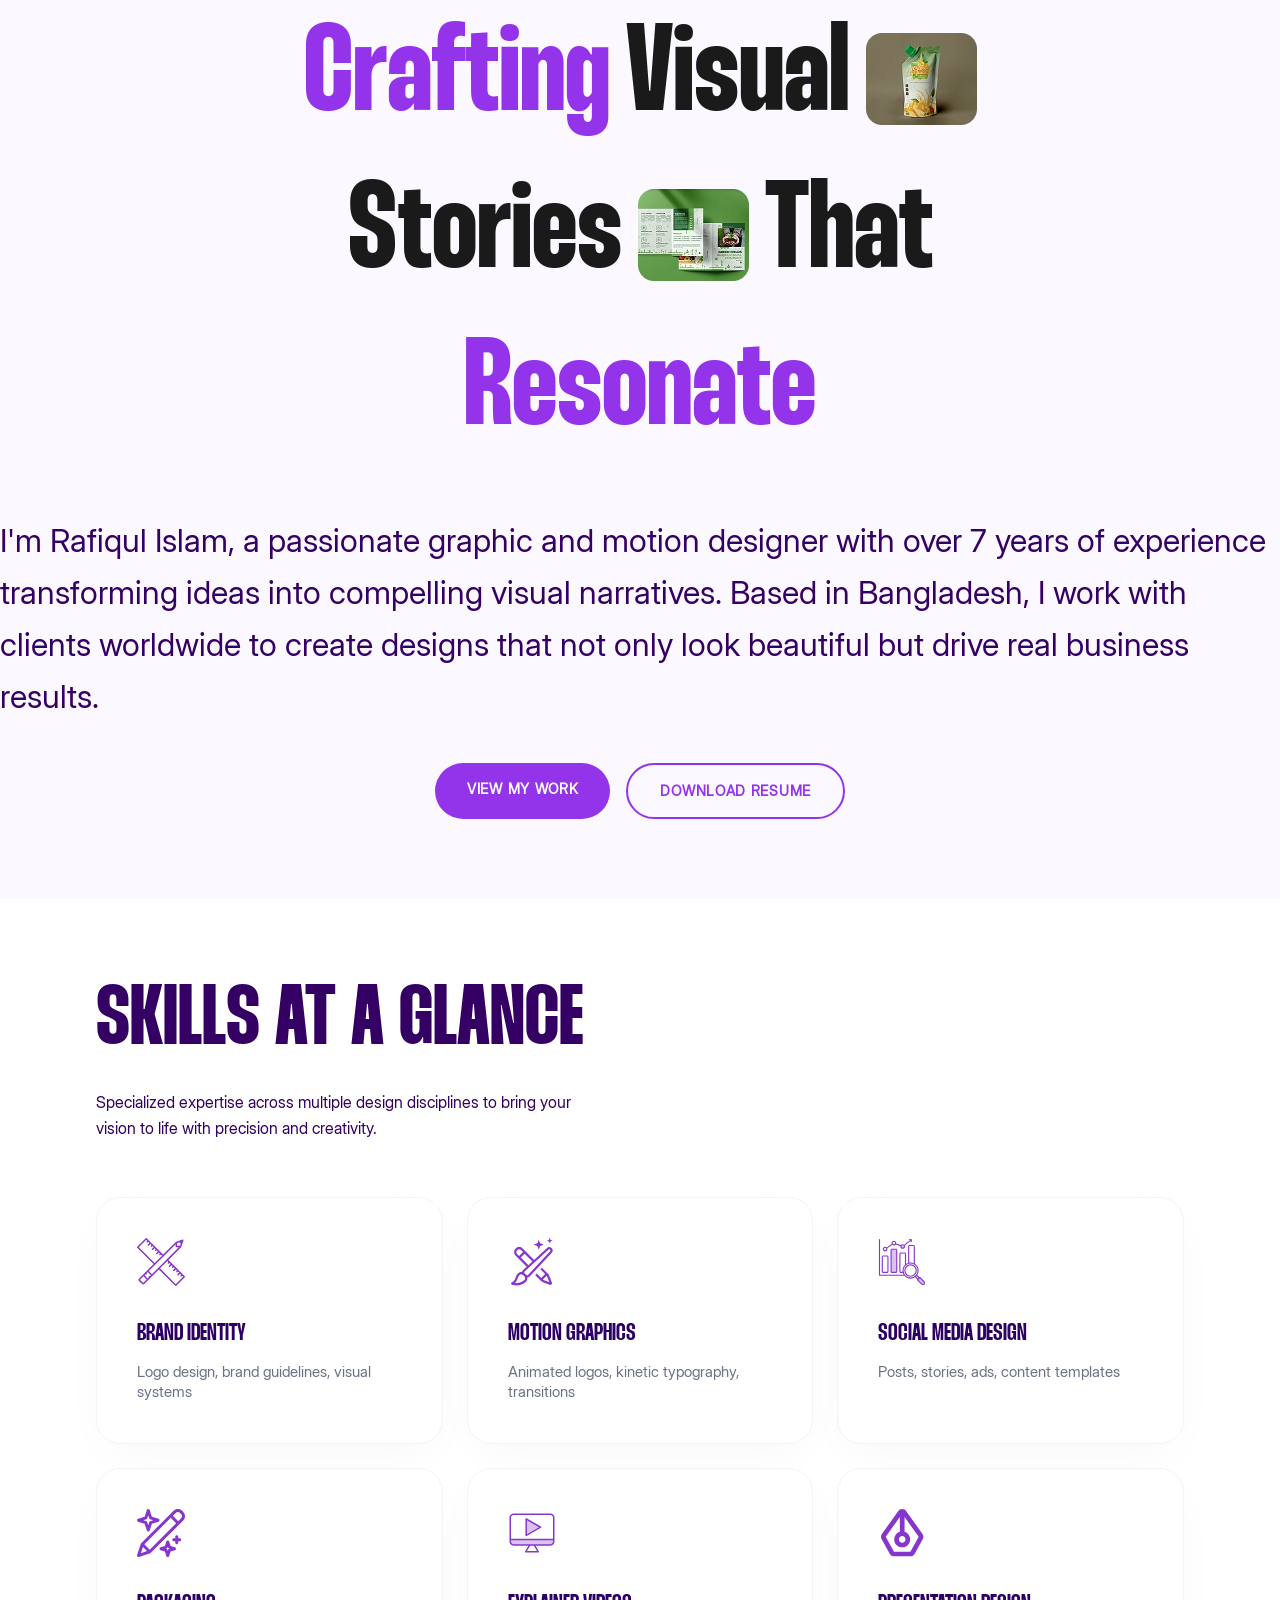
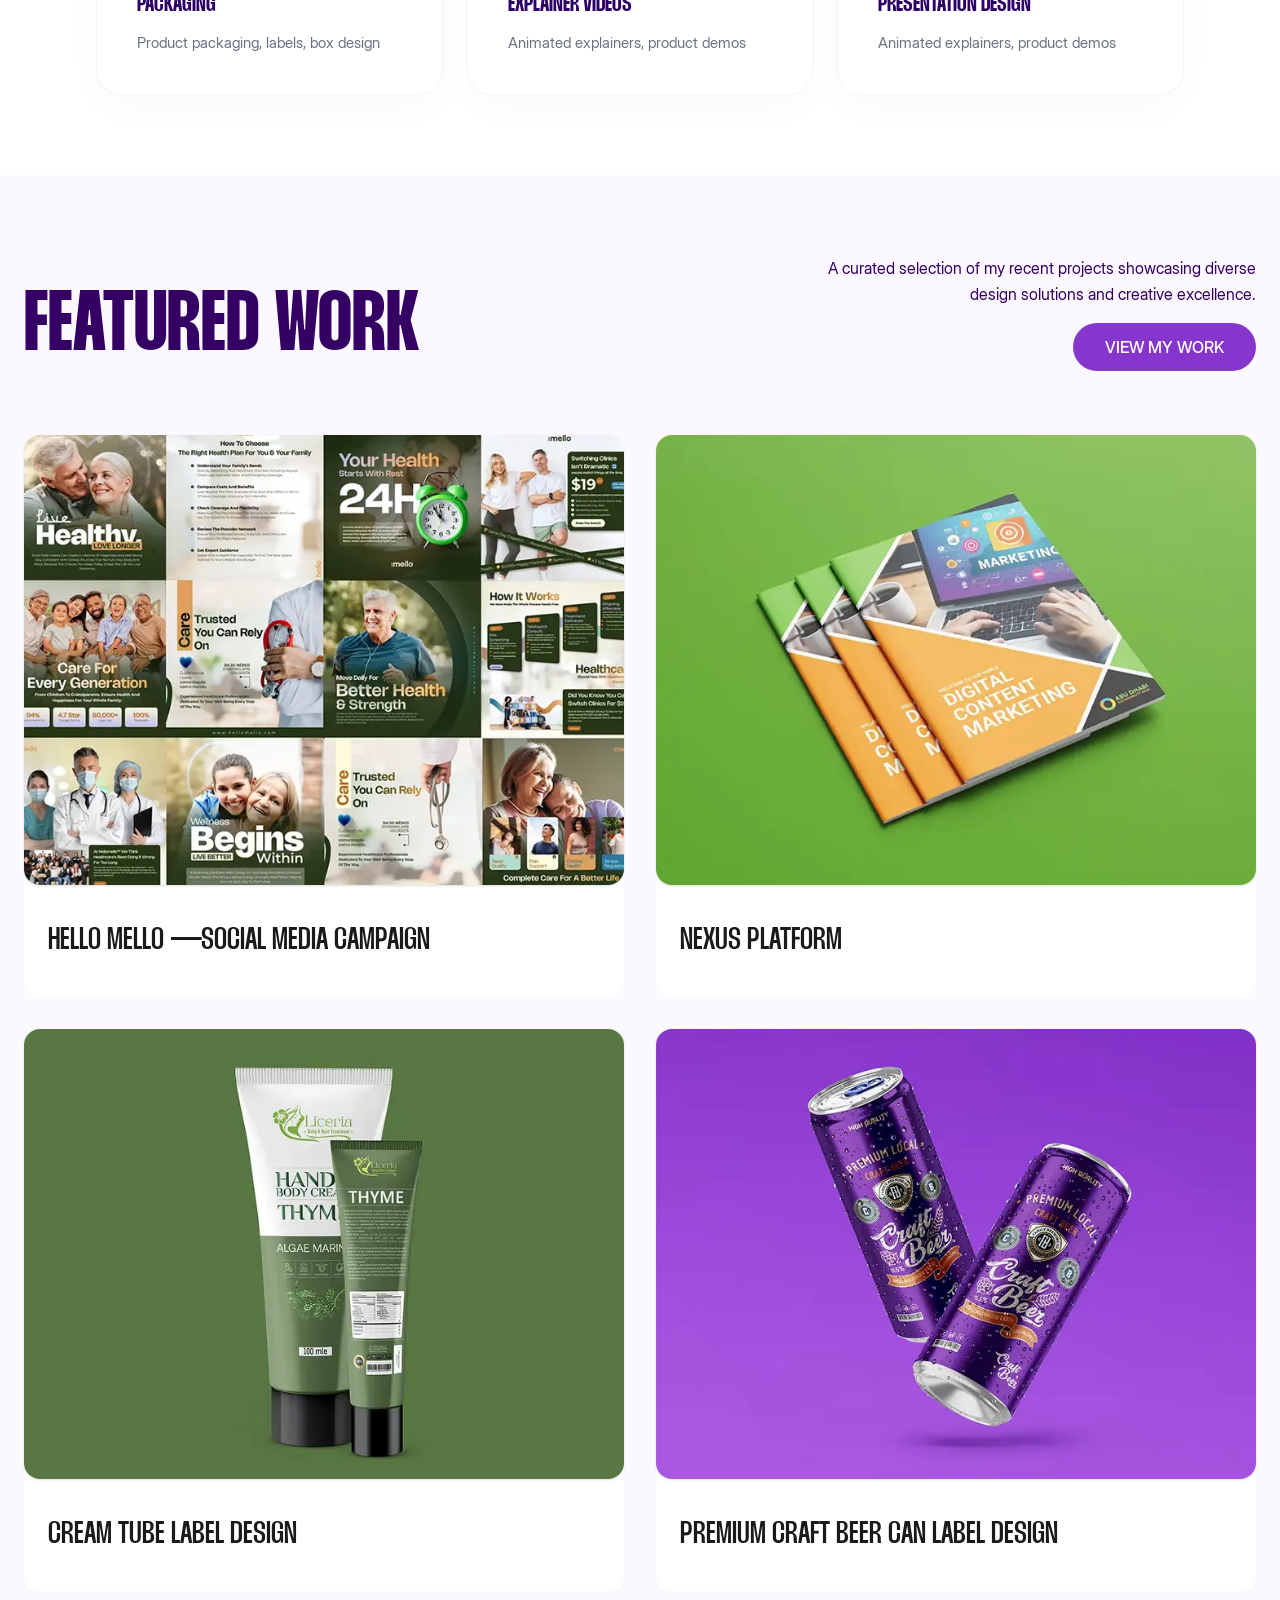
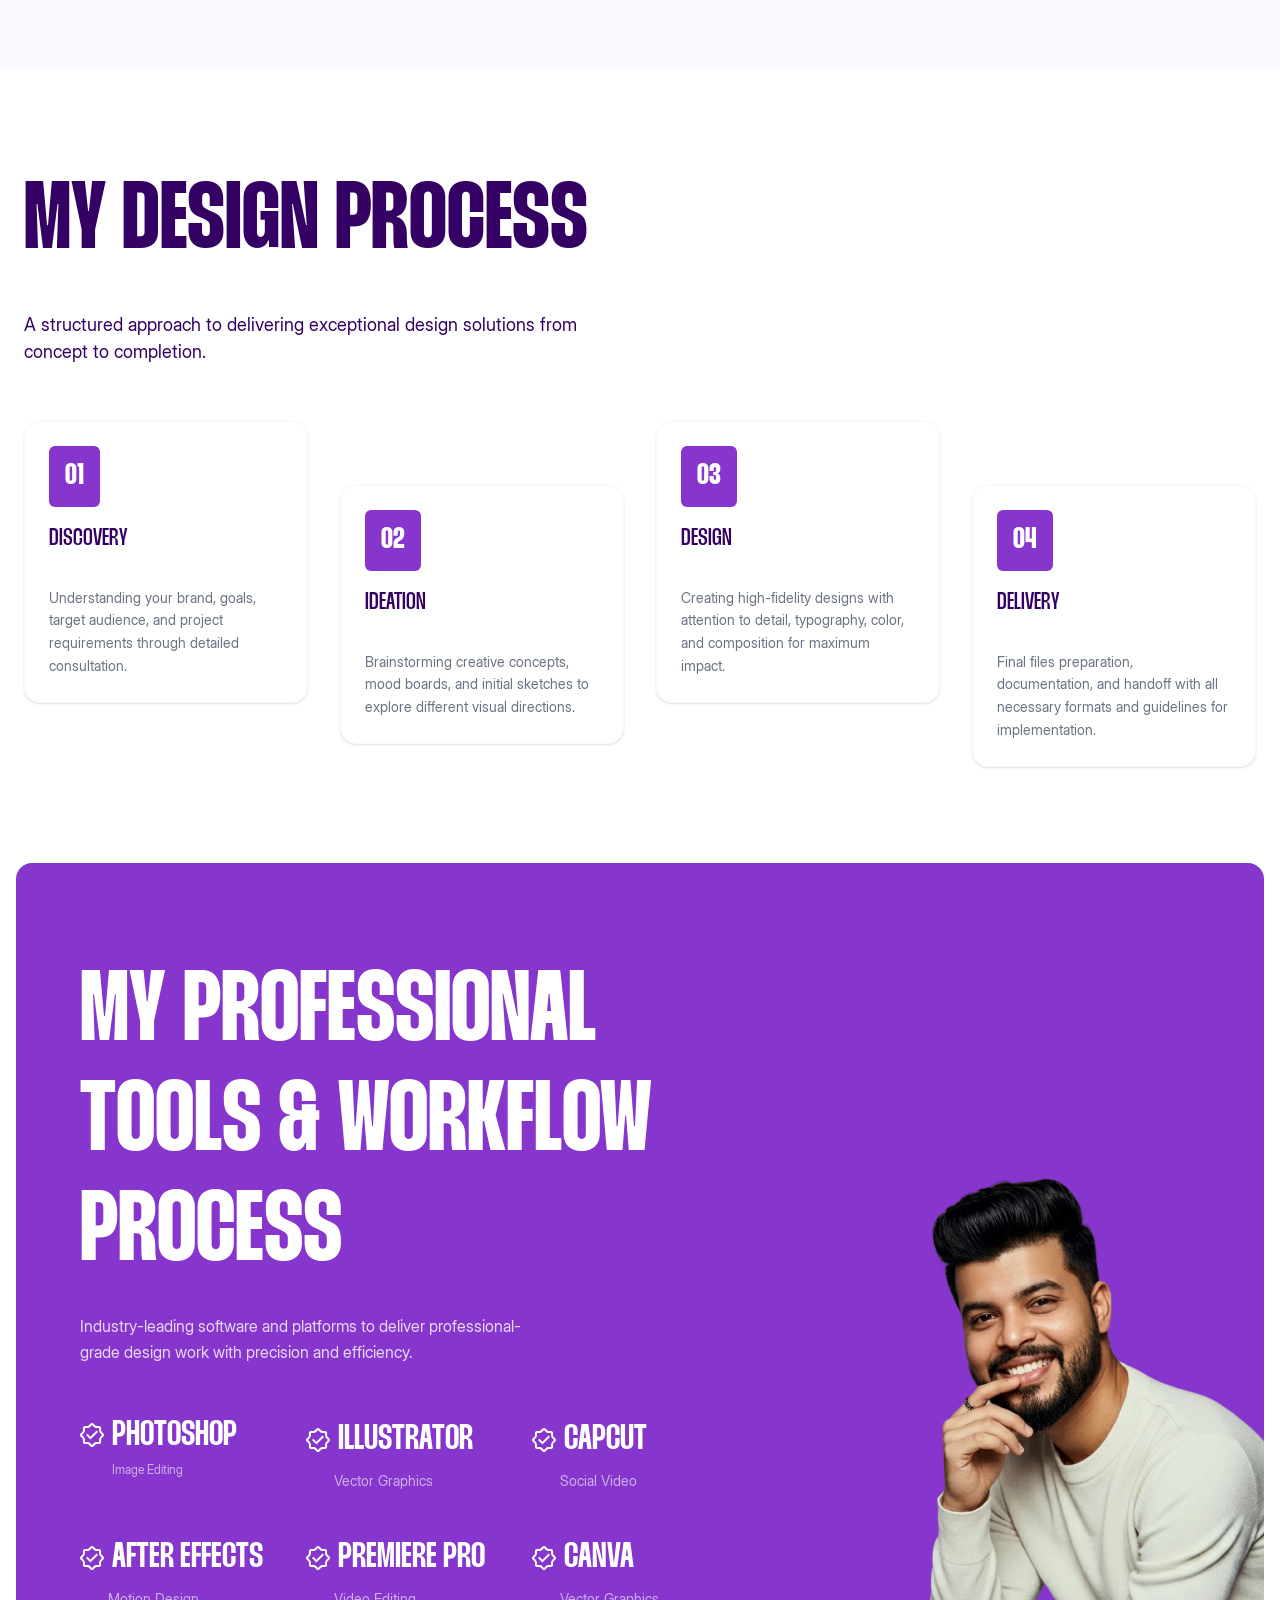
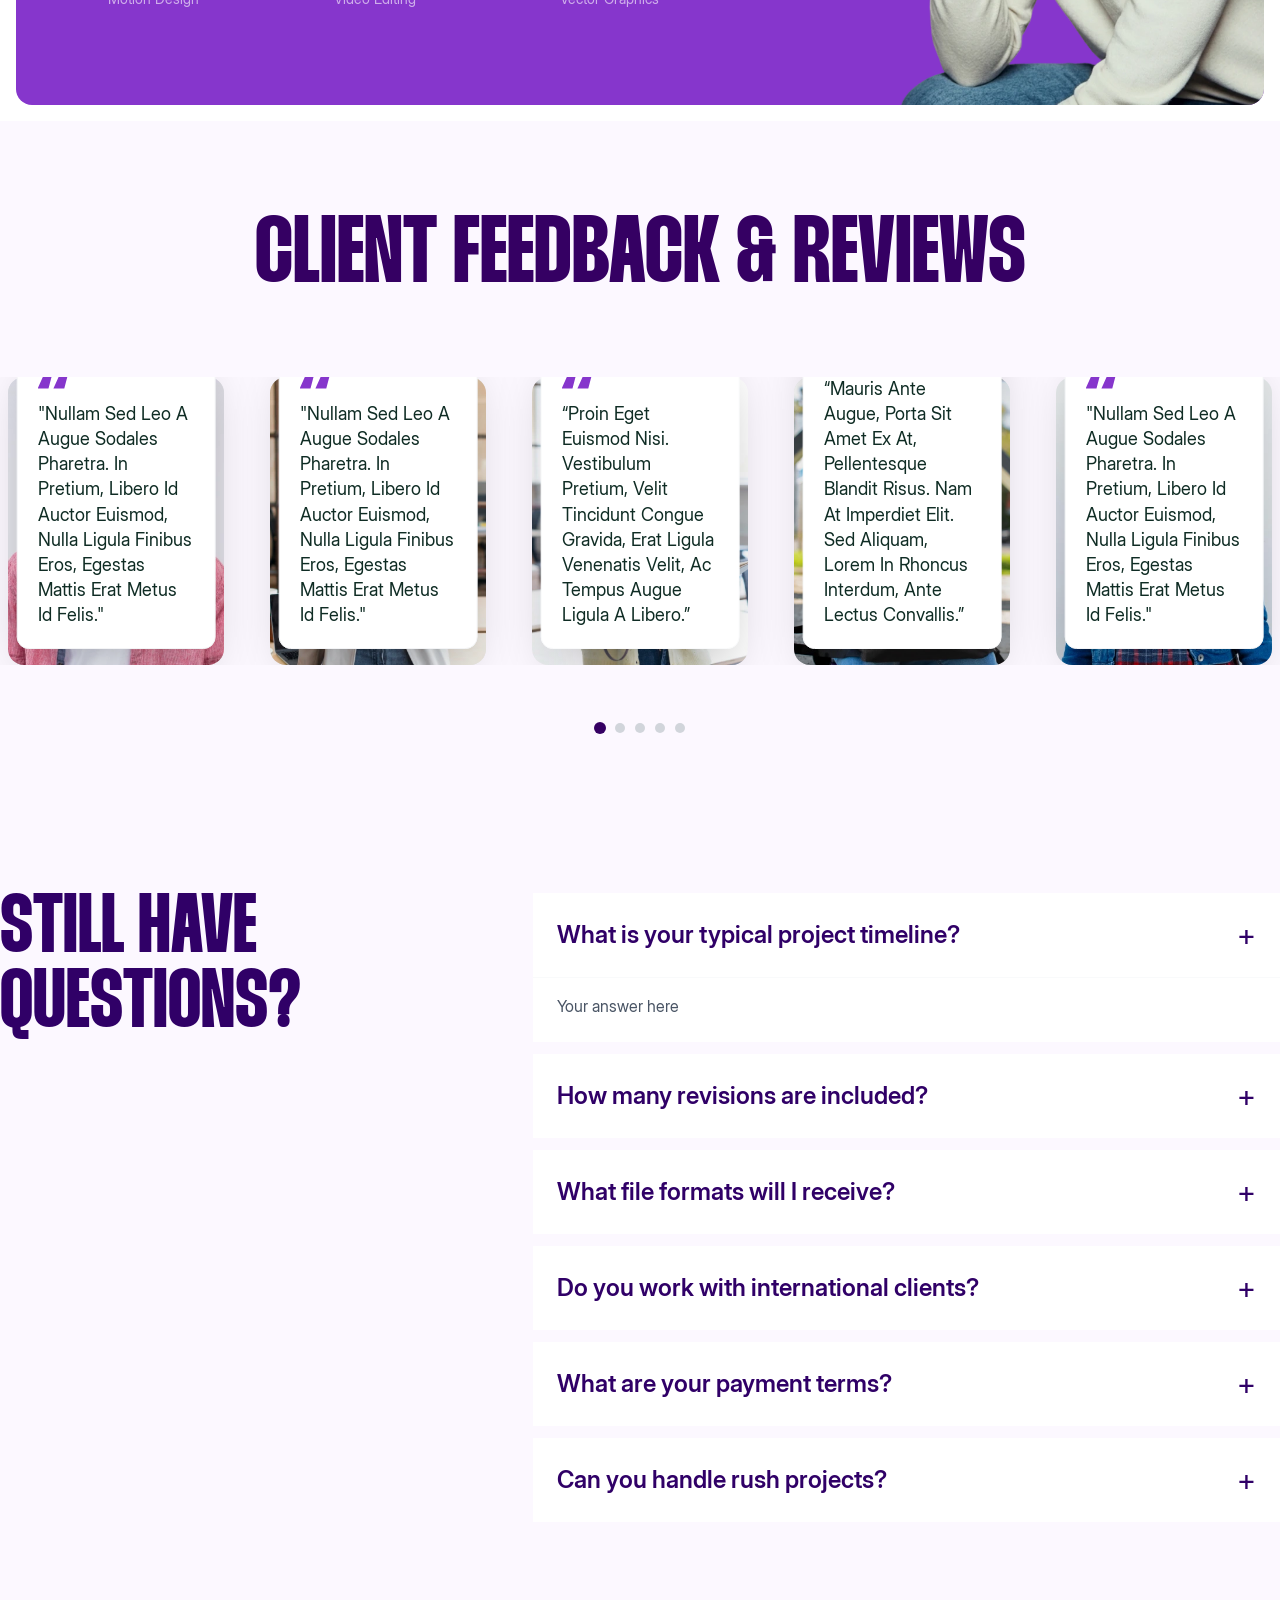
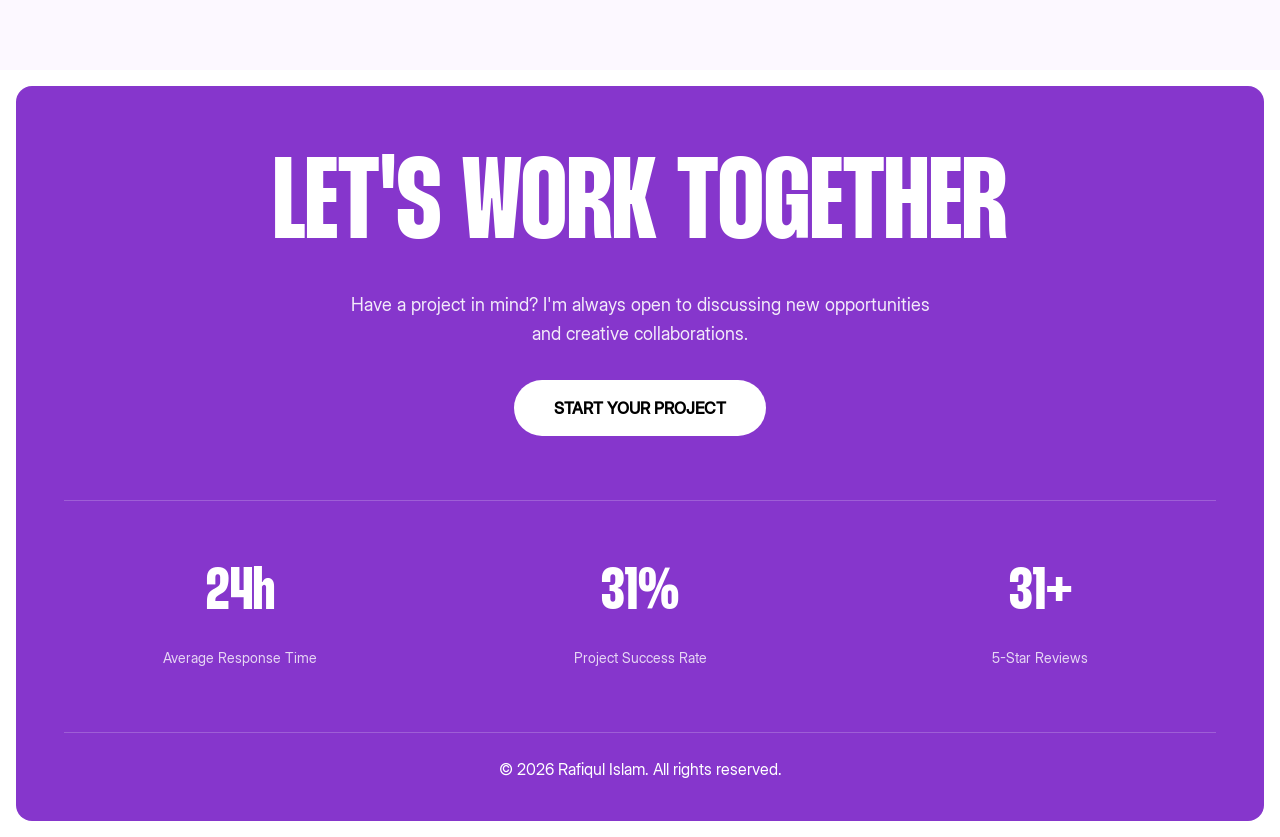
==== commit 4f124977: "slight change" ====
--- a/index.html
+++ b/index.html
@@ -4,7 +4,7 @@
 <head>
     <meta charset="UTF-8">
     <meta name="viewport" content="width=device-width, initial-scale=1.0">
-    <title>Shorif Ahammed</title>
+    <title>Rafiqul Islam</title>
     <link rel="stylesheet" href="assets/css/style.css">
     <link rel="stylesheet" href="assets/css/splide.min.css">
 </head>
@@ -46,7 +46,7 @@
 
 
     <!-- Hero -->
-    <section class="bg-[#8636CC] flex items-center overflow-hidden">
+    <section class="bg-[#8636CC] flex items-center overflow-hidden m-[8px] md:m-[16px] rounded-[16px]">
         <div class="container mx-auto min-h-screen flex items-center justify-center p-4 sm:p-8 md:p-0">
             <div class="grid grid-cols-12 gap-0 items-center flex-grow pt-16 md:pt-8">
 
@@ -399,7 +399,7 @@
     </section>
 
     <!-- Works Details -->
-    <section class="overflow-hidden p-4 md:p-8 lg:p-12">
+    <section class="overflow-hidden p-2 md:p-4">
         <div class="bg-[#8636CC] rounded-2xl overflow-hidden relative">
             <div class="container mx-auto px-4 md:px-12 lg:px-16">
                 <div class="grid grid-cols-12 items-center">
@@ -416,7 +416,7 @@
                             precision and efficiency.
                         </p>
 
-                        <div class="block lg:hidden w-full mb-10">
+                        <!-- <div class="block lg:hidden w-full mb-10">
                             <div class="relative w-full max-w-[450px] mx-auto">
                                 <img src="assets/images/hero-profile.webp" alt="Profile"
                                     class="w-full h-auto block object-contain" />
@@ -424,7 +424,7 @@
                                     class="absolute inset-x-0 bottom-0 h-24 bg-gradient-to-t from-[#8636CC] to-transparent">
                                 </div>
                             </div>
-                        </div>
+                        </div> -->
 
                         <div class="grid grid-cols-2 md:grid-cols-3 gap-y-10 gap-x-5 md:gap-x-6 pb-12 lg:pb-0">
                             <div class="space-y-1">
@@ -505,8 +505,8 @@
                         <div class="relative w-full">
                             <img src="assets/images/hero-profile.webp" alt="Profile" class="w-full object-cover" />
                         </div>
-                        <div class="hero-gradient absolute inset-0 pointer-events-none">
-                        </div>
+                        <!-- <div class="hero-gradient absolute inset-0 pointer-events-none">
+                        </div> -->
                     </div>
 
                 </div>
